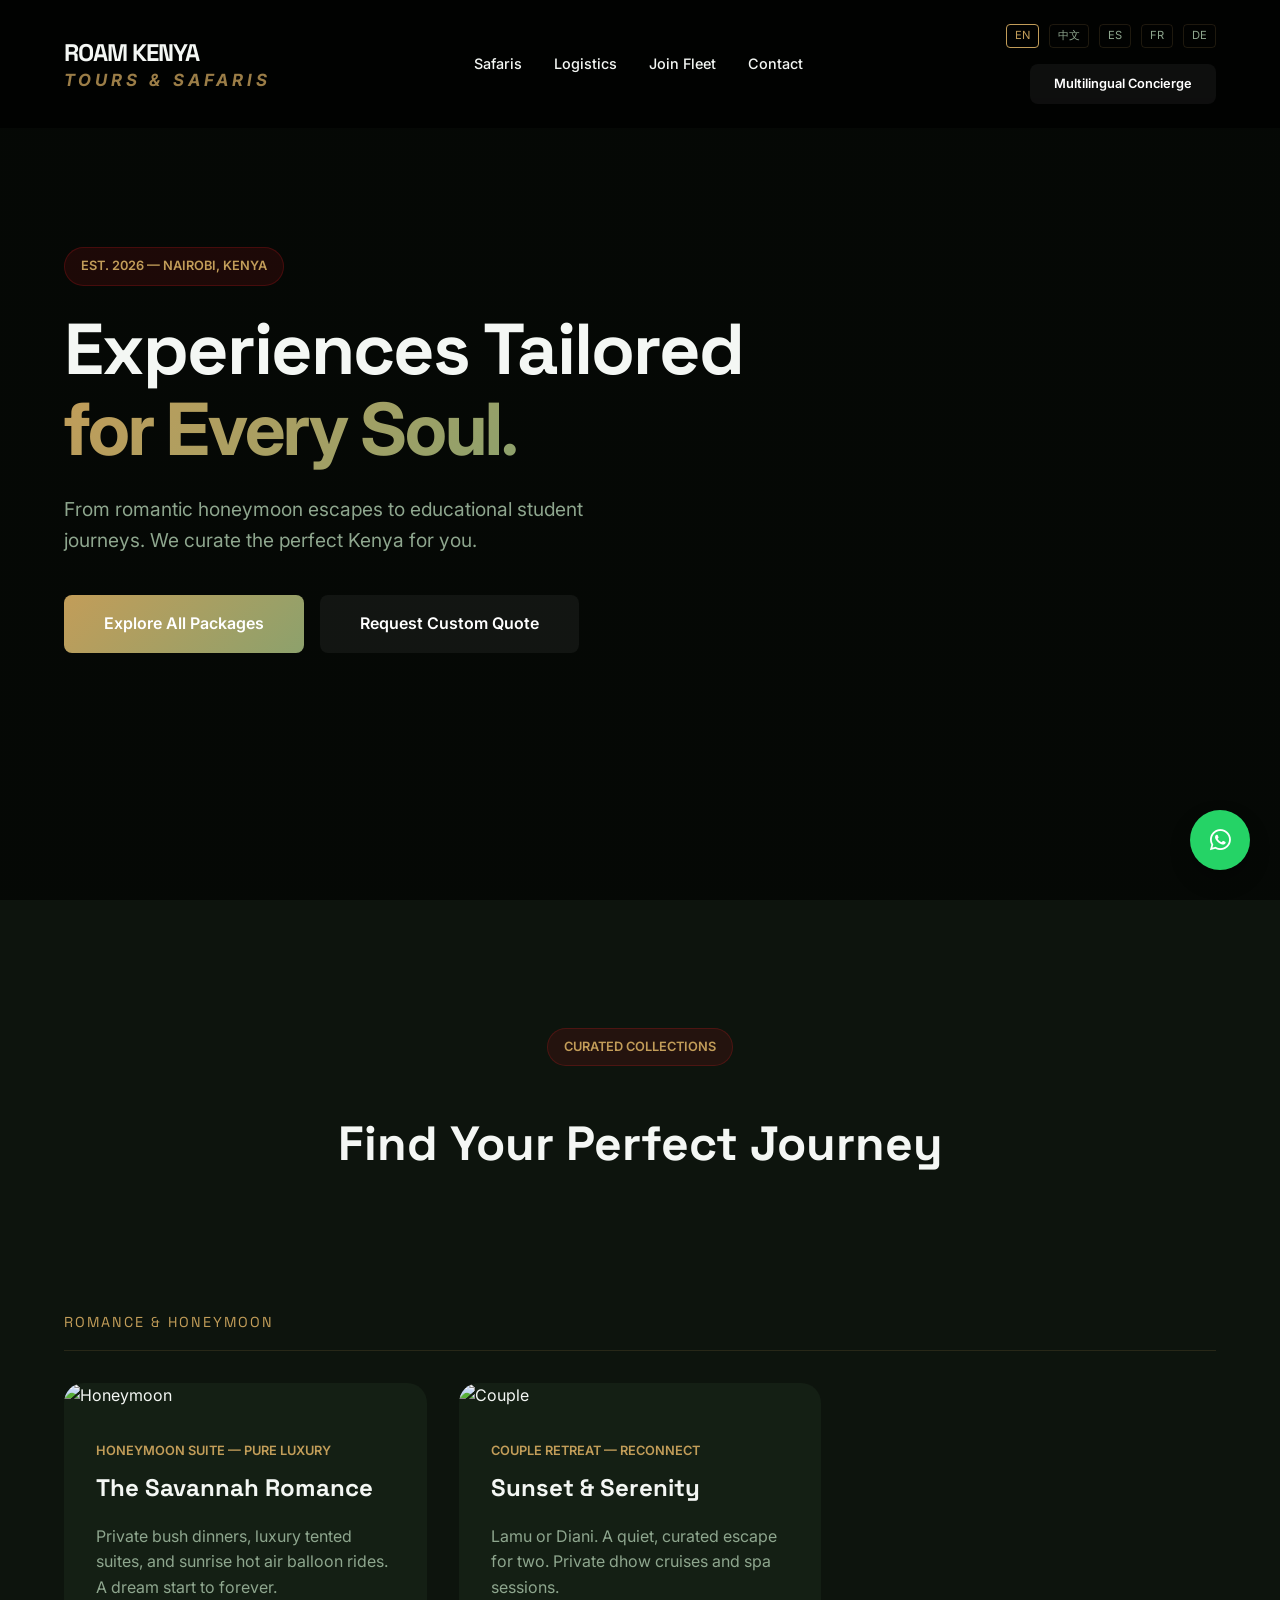
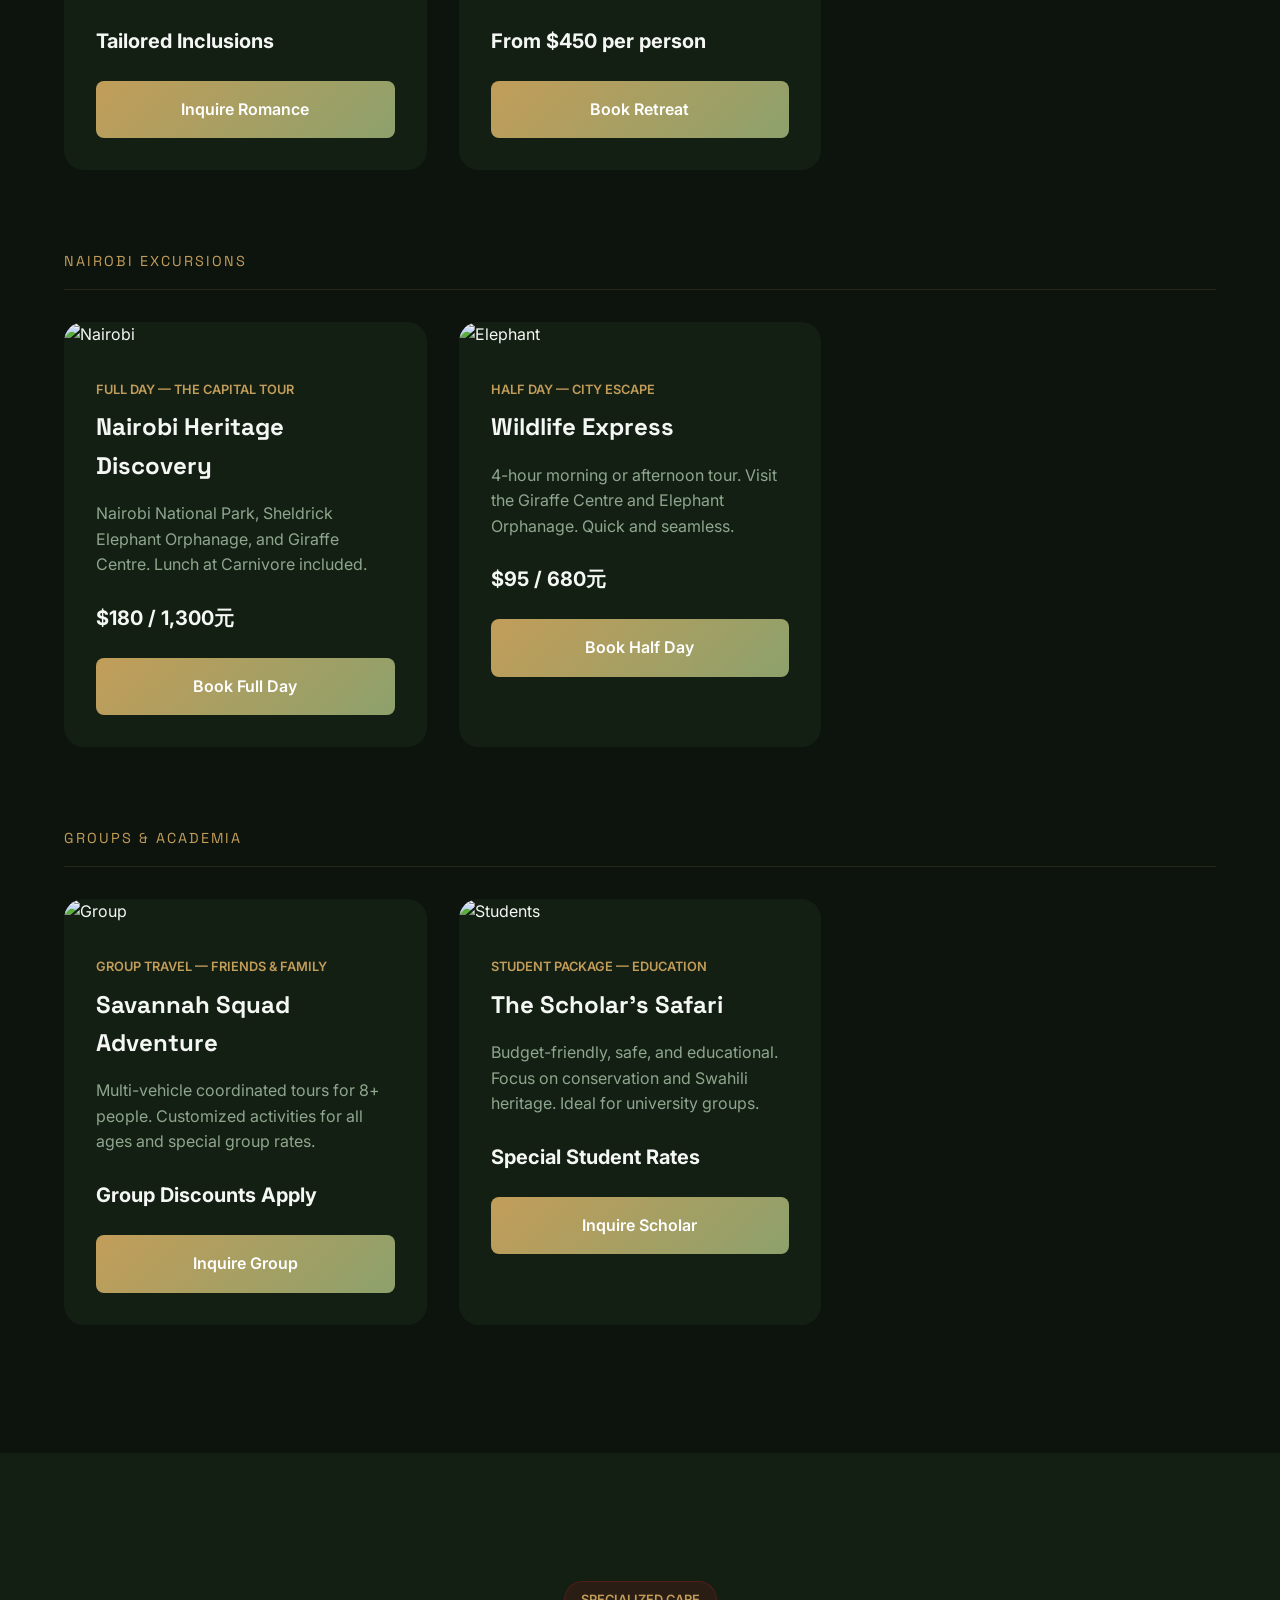
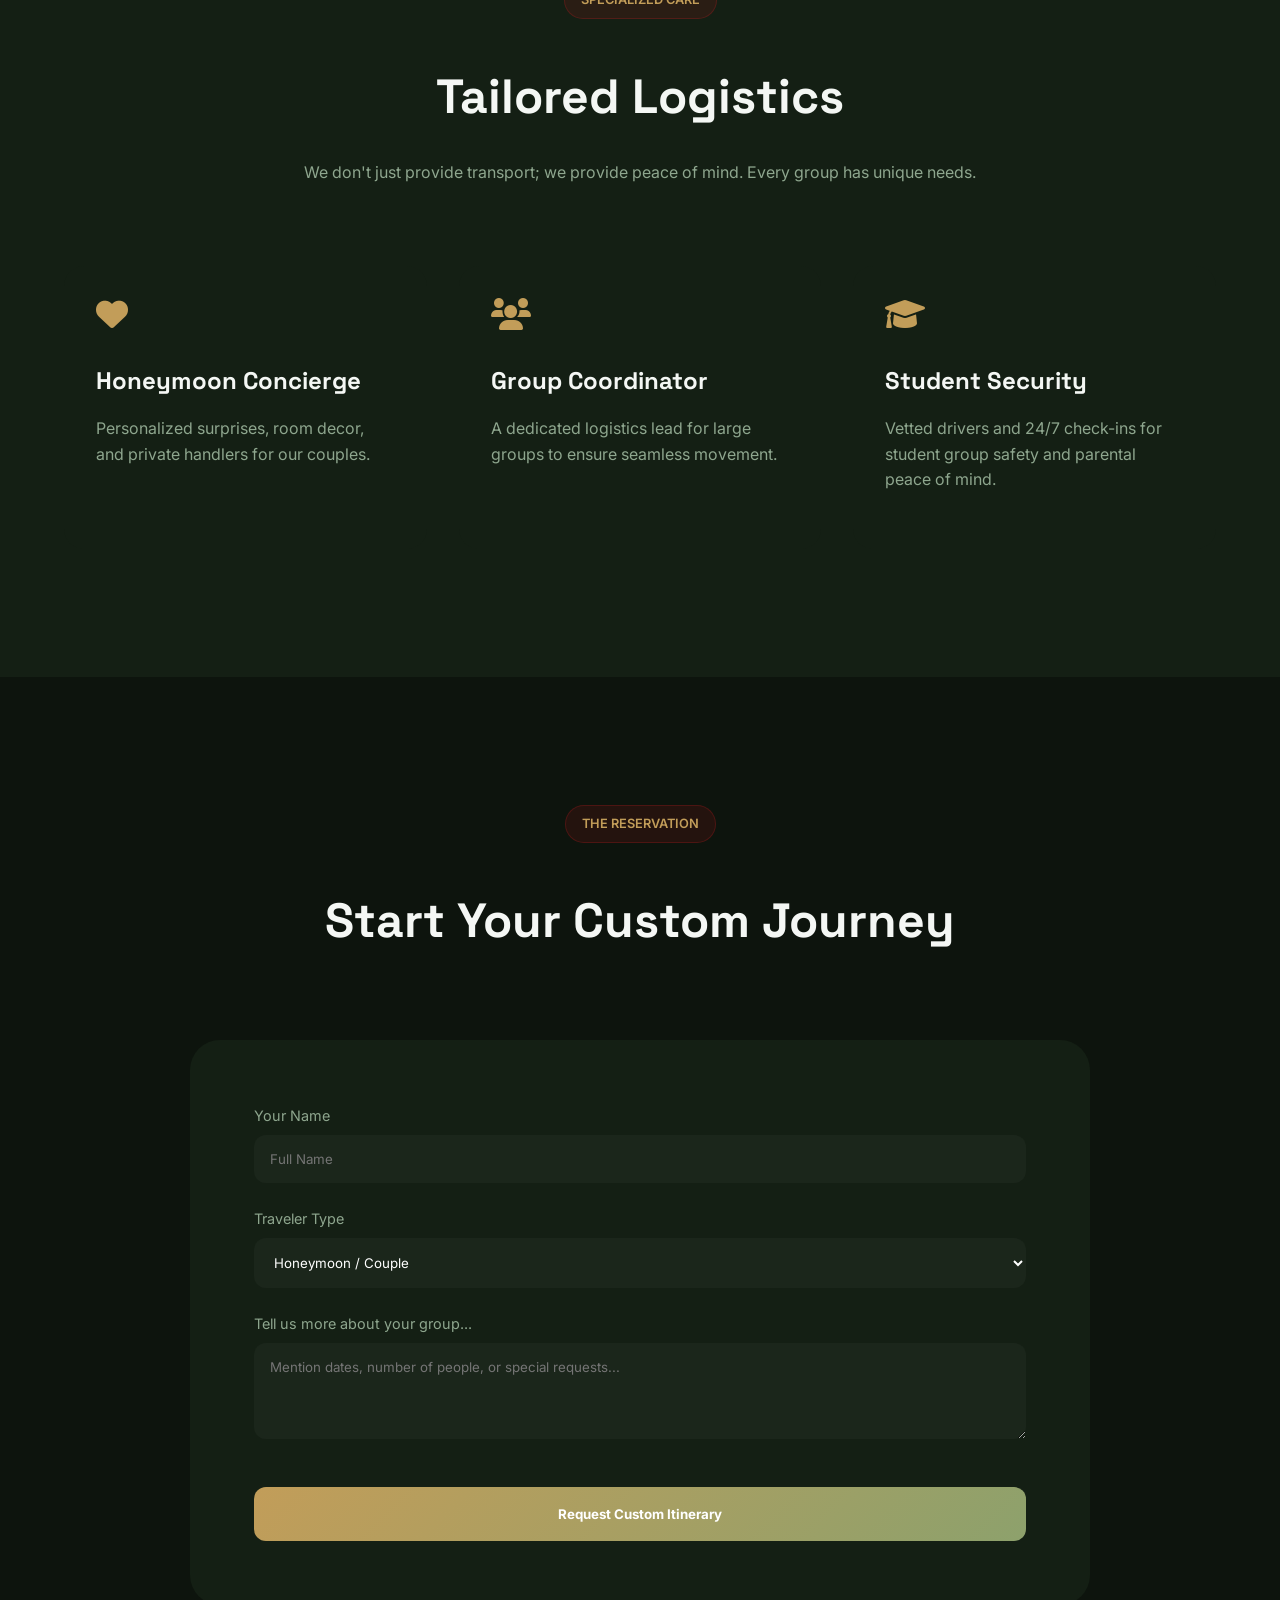
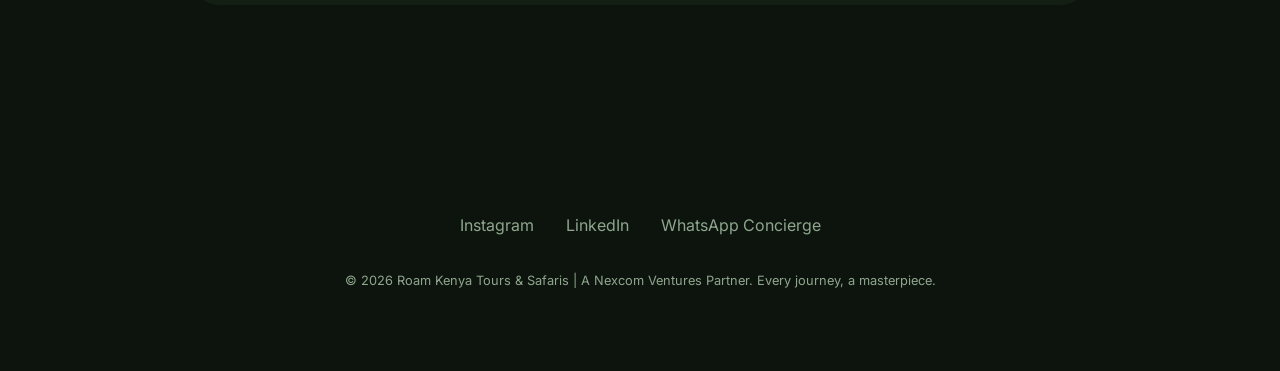
==== index.html @ 5a2b98fc "Style logo with italicized subtitle" ====
<!DOCTYPE html>
<html lang="en">
<head>
    <meta charset="UTF-8">
    <meta name="viewport" content="width=device-width, initial-scale=1.0">
    <title>Roam Kenya Tours & Safaris | The Art of Safari</title>
    <link rel="stylesheet" href="css/style.css">
    <link rel="stylesheet" href="https://cdnjs.cloudflare.com/ajax/libs/font-awesome/6.0.0/css/all.min.css">
    <link rel="preconnect" href="https://fonts.googleapis.com">
    <link rel="preconnect" href="https://fonts.gstatic.com" crossorigin>
    <link href="https://fonts.googleapis.com/css2?family=Inter:wght@400;500;600;700&family=Space+Grotesk:wght@500;600;700&display=swap" rel="stylesheet">
    <style>
        .lang-switch {
            display: flex;
            gap: 10px;
            font-size: 0.7rem;
            margin-bottom: 1rem;
        }
        .lang-switch a {
            color: var(--gray);
            text-decoration: none;
            padding: 2px 8px;
            border: 1px solid var(--border);
            border-radius: 4px;
        }
        .lang-switch a.active {
            color: var(--primary);
            border-color: var(--primary);
        }
        .package-category {
            grid-column: 1 / -1;
            margin-top: 3rem;
            padding-bottom: 1rem;
            border-bottom: 1px solid var(--border);
            color: var(--primary);
            font-family: 'Space Grotesk', sans-serif;
            text-transform: uppercase;
            letter-spacing: 2px;
            font-size: 0.9rem;
        }
    </style>
</head>
<body>

    <nav>
        <a href="#" class="logo">ROAM KENYA <br><span style="font-style: italic; font-size: 0.7em; letter-spacing: 4px; display: block; margin-top: -5px; opacity: 0.8;">TOURS & SAFARIS</span></a>
        <div class="nav-links">
            <a href="#safaris">Safaris</a>
            <a href="#logistics">Logistics</a>
            <a href="#fleet">Join Fleet</a>
            <a href="#contact">Contact</a>
        </div>
        <div style="display: flex; flex-direction: column; align-items: flex-end;">
            <div class="lang-switch">
                <a href="#" class="active">EN</a>
                <a href="#">中文</a>
                <a href="#">ES</a>
                <a href="#">FR</a>
                <a href="#">DE</a>
            </div>
            <a href="https://wa.me/254722816001" class="btn-secondary" style="padding: 0.6rem 1.5rem; font-size: 0.8rem;">Multilingual Concierge</a>
        </div>
    </nav>

    <section id="hero">
        <div class="hero-content">
            <div class="hero-tag">Est. 2026 — Nairobi, Kenya</div>
            <h1>Experiences Tailored <br><span>for Every Soul.</span></h1>
            <p>From romantic honeymoon escapes to educational student journeys. We curate the perfect Kenya for you.</p>
            <div class="hero-btns">
                <a href="#safaris" class="btn-primary">Explore All Packages</a>
                <a href="#contact" class="btn-secondary">Request Custom Quote</a>
            </div>
        </div>
    </section>

    <section id="safaris">
        <div class="section-header">
            <div class="hero-tag">Curated Collections</div>
            <h2>Find Your Perfect Journey</h2>
        </div>
        <div class="grid">

            <!-- CATEGORY: ROMANCE & HONEYMOON -->
            <div class="package-category">Romance & Honeymoon</div>
            
            <div class="card">
                <img src="https://images.unsplash.com/photo-1516026672322-bc52d61a55d5?q=80&w=1000&auto=format&fit=crop" alt="Honeymoon" class="card-img">
                <div class="card-content">
                    <div class="card-tag">Honeymoon Suite — Pure Luxury</div>
                    <h3>The Savannah Romance</h3>
                    <p>Private bush dinners, luxury tented suites, and sunrise hot air balloon rides. A dream start to forever.</p>
                    <div class="card-price">Tailored Inclusions</div>
                    <a href="https://wa.me/254722816001?text=Inquiry: Honeymoon Package" class="btn-primary" style="display: block; text-align: center;">Inquire Romance</a>
                </div>
            </div>

            <div class="card">
                <img src="https://images.unsplash.com/photo-1523906834658-6e24ef2386f9?q=80&w=1000&auto=format&fit=crop" alt="Couple" class="card-img">
                <div class="card-content">
                    <div class="card-tag">Couple Retreat — Reconnect</div>
                    <h3>Sunset & Serenity</h3>
                    <p>Lamu or Diani. A quiet, curated escape for two. Private dhow cruises and spa sessions.</p>
                    <div class="card-price">From $450 per person</div>
                    <a href="https://wa.me/254722816001?text=Inquiry: Couple Retreat" class="btn-primary" style="display: block; text-align: center;">Book Retreat</a>
                </div>
            </div>

            <!-- CATEGORY: NAIROBI PACKAGES -->
            <div class="package-category">Nairobi Excursions</div>

            <div class="card">
                <img src="https://images.unsplash.com/photo-1547471080-7cc2caa01a7e?q=80&w=1000&auto=format&fit=crop" alt="Nairobi" class="card-img">
                <div class="card-content">
                    <div class="card-tag">Full Day — The Capital Tour</div>
                    <h3>Nairobi Heritage Discovery</h3>
                    <p>Nairobi National Park, Sheldrick Elephant Orphanage, and Giraffe Centre. Lunch at Carnivore included.</p>
                    <div class="card-price">$180 / 1,300元</div>
                    <a href="https://wa.me/254722816001?text=Inquiry: Nairobi Full Day" class="btn-primary" style="display: block; text-align: center;">Book Full Day</a>
                </div>
            </div>

            <div class="card">
                <img src="https://images.unsplash.com/photo-1514905552197-0610a4d8fd73?q=80&w=1000&auto=format&fit=crop" alt="Elephant" class="card-img">
                <div class="card-content">
                    <div class="card-tag">Half Day — City Escape</div>
                    <h3>Wildlife Express</h3>
                    <p>4-hour morning or afternoon tour. Visit the Giraffe Centre and Elephant Orphanage. Quick and seamless.</p>
                    <div class="card-price">$95 / 680元</div>
                    <a href="https://wa.me/254722816001?text=Inquiry: Nairobi Half Day" class="btn-primary" style="display: block; text-align: center;">Book Half Day</a>
                </div>
            </div>

            <!-- CATEGORY: SPECIAL GROUPS -->
            <div class="package-category">Groups & Academia</div>

            <div class="card">
                <img src="https://images.unsplash.com/photo-1516426122078-c23e76319801?q=80&w=1000&auto=format&fit=crop" alt="Group" class="card-img">
                <div class="card-content">
                    <div class="card-tag">Group Travel — Friends & Family</div>
                    <h3>Savannah Squad Adventure</h3>
                    <p>Multi-vehicle coordinated tours for 8+ people. Customized activities for all ages and special group rates.</p>
                    <div class="card-price">Group Discounts Apply</div>
                    <a href="https://wa.me/254722816001?text=Inquiry: Group Travel" class="btn-primary" style="display: block; text-align: center;">Inquire Group</a>
                </div>
            </div>

            <div class="card">
                <img src="https://images.unsplash.com/photo-1523240685634-a87627b74ad3?q=80&w=1000&auto=format&fit=crop" alt="Students" class="card-img">
                <div class="card-content">
                    <div class="card-tag">Student Package — Education</div>
                    <h3>The Scholar's Safari</h3>
                    <p>Budget-friendly, safe, and educational. Focus on conservation and Swahili heritage. Ideal for university groups.</p>
                    <div class="card-price">Special Student Rates</div>
                    <a href="https://wa.me/254722816001?text=Inquiry: Student Package" class="btn-primary" style="display: block; text-align: center;">Inquire Scholar</a>
                </div>
            </div>

        </div>
    </section>

    <section id="logistics" style="background: var(--bg2);">
        <div class="section-header">
            <div class="hero-tag">Specialized Care</div>
            <h2>Tailored Logistics</h2>
            <p style="color: var(--gray); max-width: 700px; margin: 1.5rem auto;">We don't just provide transport; we provide peace of mind. Every group has unique needs.</p>
        </div>
        <div class="grid">
            <div class="card">
                <div class="card-content">
                    <i class="fas fa-heart" style="color: var(--primary); font-size: 2rem; margin-bottom: 1.5rem;"></i>
                    <h3>Honeymoon Concierge</h3>
                    <p>Personalized surprises, room decor, and private handlers for our couples.</p>
                </div>
            </div>
            <div class="card">
                <div class="card-content">
                    <i class="fas fa-users" style="color: var(--primary); font-size: 2rem; margin-bottom: 1.5rem;"></i>
                    <h3>Group Coordinator</h3>
                    <p>A dedicated logistics lead for large groups to ensure seamless movement.</p>
                </div>
            </div>
            <div class="card">
                <div class="card-content">
                    <i class="fas fa-graduation-cap" style="color: var(--primary); font-size: 2rem; margin-bottom: 1.5rem;"></i>
                    <h3>Student Security</h3>
                    <p>Vetted drivers and 24/7 check-ins for student group safety and parental peace of mind.</p>
                </div>
            </div>
        </div>
    </section>

    <section id="contact">
        <div class="section-header">
            <div class="hero-tag">The Reservation</div>
            <h2>Start Your Custom Journey</h2>
        </div>
        <div class="form-container">
            <form action="#">
                <div class="form-group">
                    <label>Your Name</label>
                    <input type="text" placeholder="Full Name">
                </div>
                <div class="form-group">
                    <label>Traveler Type</label>
                    <select>
                        <option>Honeymoon / Couple</option>
                        <option>Nairobi Excursion (Half/Full Day)</option>
                        <option>Student / Academic Group</option>
                        <option>Large Group / Family</option>
                        <option>Corporate Retreat</option>
                    </select>
                </div>
                <div class="form-group">
                    <label>Tell us more about your group...</label>
                    <textarea rows="4" placeholder="Mention dates, number of people, or special requests..."></textarea>
                </div>
                <button type="submit" class="btn-submit">Request Custom Itinerary</button>
            </form>
        </div>
    </section>

    <footer>
        <div class="footer-links">
            <a href="#">Instagram</a>
            <a href="#">LinkedIn</a>
            <a href="https://wa.me/254722816001">WhatsApp Concierge</a>
        </div>
        <p style="color: var(--gray); font-size: 0.8rem;">&copy; 2026 Roam Kenya Tours & Safaris | A Nexcom Ventures Partner. Every journey, a masterpiece.</p>
    </footer>

    <a href="https://wa.me/254722816001" class="whatsapp-float">
        <i class="fab fa-whatsapp"></i>
    </a>

</body>
</html>
---- css/style.css ----
/* Roam Kenya — Redesign (Nexcom Touch) */
:root {
    --primary: #c29d59; /* Safari Gold */
    --primary-dark: #a17d3d;
    --secondary: #1a2e1a; /* Jungle Green */
    --accent: #8da16c; /* Sage/Leaf Green */
    --bg: #0d140d; /* Deep Forest Black */
    --bg2: #141f14; /* Jungle Moss */
    --bg3: #1a2e1a;
    --card: #141f14;
    --border: rgba(194, 157, 89, 0.15); /* Soft Gold border */
    --text: #f4f7f4; /* Off-white with a hint of mist */
    --gray: #8ea68e; /* Forest Gray */
    --whatsapp: #25d366;
    --gradient: linear-gradient(135deg, #c29d59, #8da16c); /* Gold to Sage */
}

* {
    margin: 0;
    padding: 0;
    box-sizing: border-box;
    font-family: 'Inter', sans-serif;
}

body {
    background-color: var(--bg);
    color: var(--text);
    overflow-x: hidden;
    line-height: 1.6;
}

h1, h2, h3, .logo {
    font-family: 'Space Grotesk', sans-serif;
    font-weight: 700;
}

/* Glassmorphism Navbar */
nav {
    position: fixed;
    top: 0;
    width: 100%;
    padding: 1.5rem 5%;
    display: flex;
    justify-content: space-between;
    align-items: center;
    background: rgba(0,0,0,0.7);
    backdrop-filter: blur(20px);
    border-bottom: var(--border);
    z-index: 1000;
}

.logo {
    font-size: 1.5rem;
    color: var(--text);
    text-decoration: none;
    letter-spacing: -1px;
}

.logo span {
    color: var(--primary);
}

.nav-links {
    display: flex;
    gap: 2rem;
}

.nav-links a {
    color: var(--text);
    text-decoration: none;
    font-weight: 500;
    font-size: 0.9rem;
    transition: color 0.3s;
}

.nav-links a:hover {
    color: var(--primary);
}

/* Hero Section */
#hero {
    height: 100vh;
    display: flex;
    align-items: center;
    padding: 0 5%;
    background: linear-gradient(rgba(0,0,0,0.6), rgba(0,0,0,0.6)), url('https://images.unsplash.com/photo-1516426122078-c23e76319801?q=80&w=2000&auto=format&fit=crop');
    background-size: cover;
    background-position: center;
    position: relative;
}

.hero-content {
    max-width: 800px;
    z-index: 1;
}

.hero-tag {
    background: rgba(240, 26, 36, 0.1);
    color: var(--primary);
    padding: 0.5rem 1rem;
    border-radius: 50px;
    font-size: 0.8rem;
    font-weight: 600;
    text-transform: uppercase;
    display: inline-block;
    margin-bottom: 1.5rem;
    border: 1px solid rgba(240, 26, 36, 0.2);
}

.hero-content h1 {
    font-size: 4.5rem;
    line-height: 1.1;
    margin-bottom: 1.5rem;
    letter-spacing: -2px;
}

.hero-content h1 span {
    background: var(--gradient);
    -webkit-background-clip: text;
    -webkit-text-fill-color: transparent;
}

.hero-content p {
    font-size: 1.2rem;
    color: var(--gray);
    margin-bottom: 2.5rem;
    max-width: 600px;
}

.hero-btns {
    display: flex;
    gap: 1rem;
}

.btn-primary {
    background: var(--gradient);
    color: white;
    padding: 1rem 2.5rem;
    border-radius: 8px;
    text-decoration: none;
    font-weight: 600;
    transition: transform 0.3s;
}

.btn-secondary {
    background: rgba(255,255,255,0.05);
    color: white;
    padding: 1rem 2.5rem;
    border-radius: 8px;
    text-decoration: none;
    font-weight: 600;
    border: var(--border);
    transition: background 0.3s;
}

.btn-primary:hover { transform: translateY(-3px); }
.btn-secondary:hover { background: rgba(255,255,255,0.1); }

/* Collections Section */
section {
    padding: 8rem 5%;
}

.section-header {
    text-align: center;
    margin-bottom: 5rem;
}

.section-header h2 {
    font-size: 3rem;
    margin-top: 1rem;
}

.grid {
    display: grid;
    grid-template-columns: repeat(auto-fill, minmax(350px, 1fr));
    gap: 2rem;
}

.card {
    background: var(--card);
    border-radius: 20px;
    border: var(--border);
    overflow: hidden;
    transition: transform 0.3s, border-color 0.3s;
}

.card:hover {
    transform: translateY(-10px);
    border-color: rgba(240, 26, 36, 0.3);
}

.card-img {
    height: 250px;
    width: 100%;
    object-fit: cover;
}

.card-content {
    padding: 2rem;
}

.card-tag {
    color: var(--primary);
    font-size: 0.8rem;
    font-weight: 600;
    text-transform: uppercase;
}

.card-content h3 {
    font-size: 1.5rem;
    margin: 0.5rem 0 1rem;
}

.card-content p {
    color: var(--gray);
    margin-bottom: 1.5rem;
}

.card-price {
    font-size: 1.25rem;
    font-weight: 700;
    margin-bottom: 1.5rem;
}

/* Forms */
.form-container {
    background: var(--bg2);
    padding: 4rem;
    border-radius: 30px;
    border: var(--border);
    max-width: 900px;
    margin: 0 auto;
}

.form-group {
    margin-bottom: 1.5rem;
}

label {
    display: block;
    margin-bottom: 0.5rem;
    color: var(--gray);
    font-size: 0.9rem;
}

input, select, textarea {
    width: 100%;
    background: rgba(255,255,255,0.03);
    border: var(--border);
    padding: 1rem;
    border-radius: 12px;
    color: white;
    outline: none;
}

input:focus, select:focus {
    border-color: var(--primary);
}

.btn-submit {
    width: 100%;
    background: var(--gradient);
    color: white;
    padding: 1.2rem;
    border-radius: 12px;
    border: none;
    font-weight: 700;
    cursor: pointer;
    margin-top: 1rem;
}

/* Footer */
footer {
    padding: 5rem 5%;
    border-top: var(--border);
    text-align: center;
}

.footer-links {
    margin-bottom: 2rem;
    display: flex;
    justify-content: center;
    gap: 2rem;
}

.footer-links a {
    color: var(--gray);
    text-decoration: none;
}

.whatsapp-float {
    position: fixed;
    bottom: 30px;
    right: 30px;
    background: var(--whatsapp);
    width: 60px;
    height: 60px;
    border-radius: 50%;
    display: flex;
    align-items: center;
    justify-content: center;
    color: white;
    font-size: 1.5rem;
    box-shadow: 0 10px 20px rgba(0,0,0,0.3);
    z-index: 1000;
    text-decoration: none;
}

@media (max-width: 768px) {
    .hero-content h1 { font-size: 3rem; }
    .nav-links { display: none; }
    .form-container { padding: 2rem; }
}
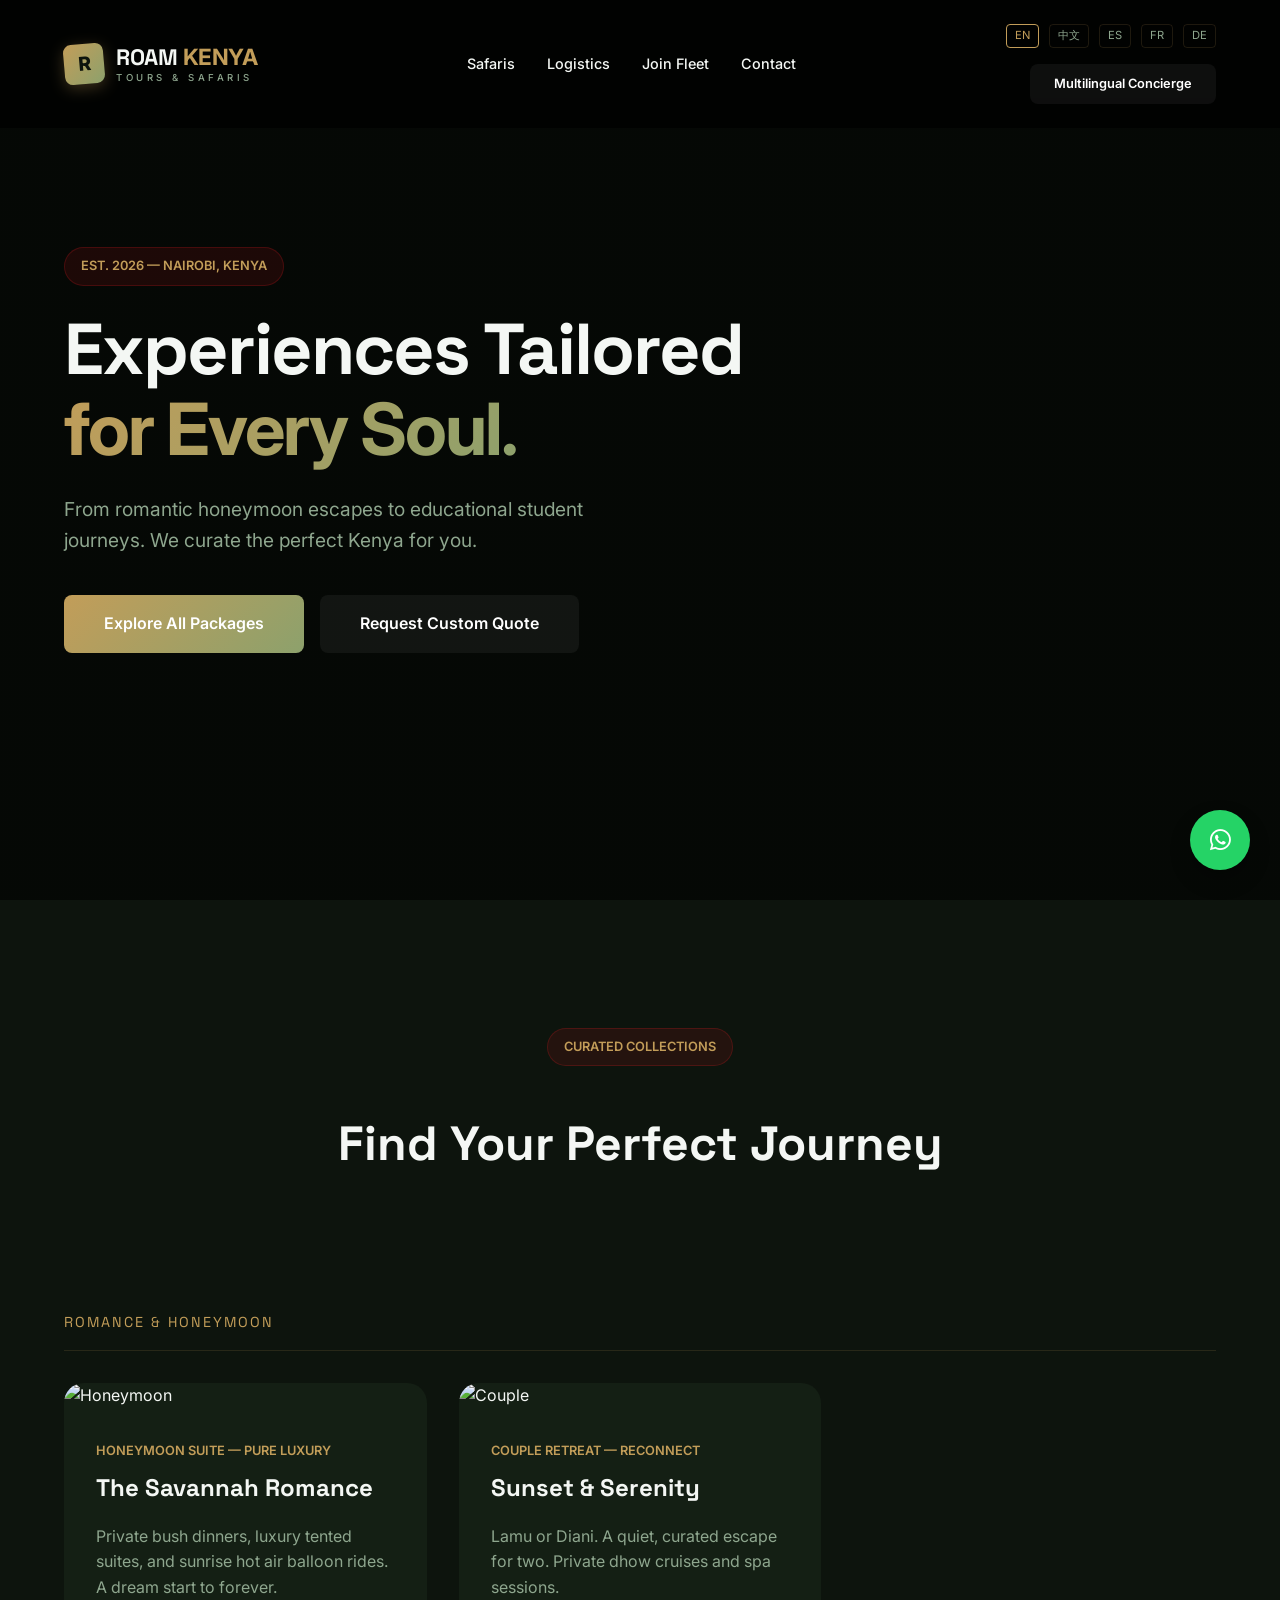
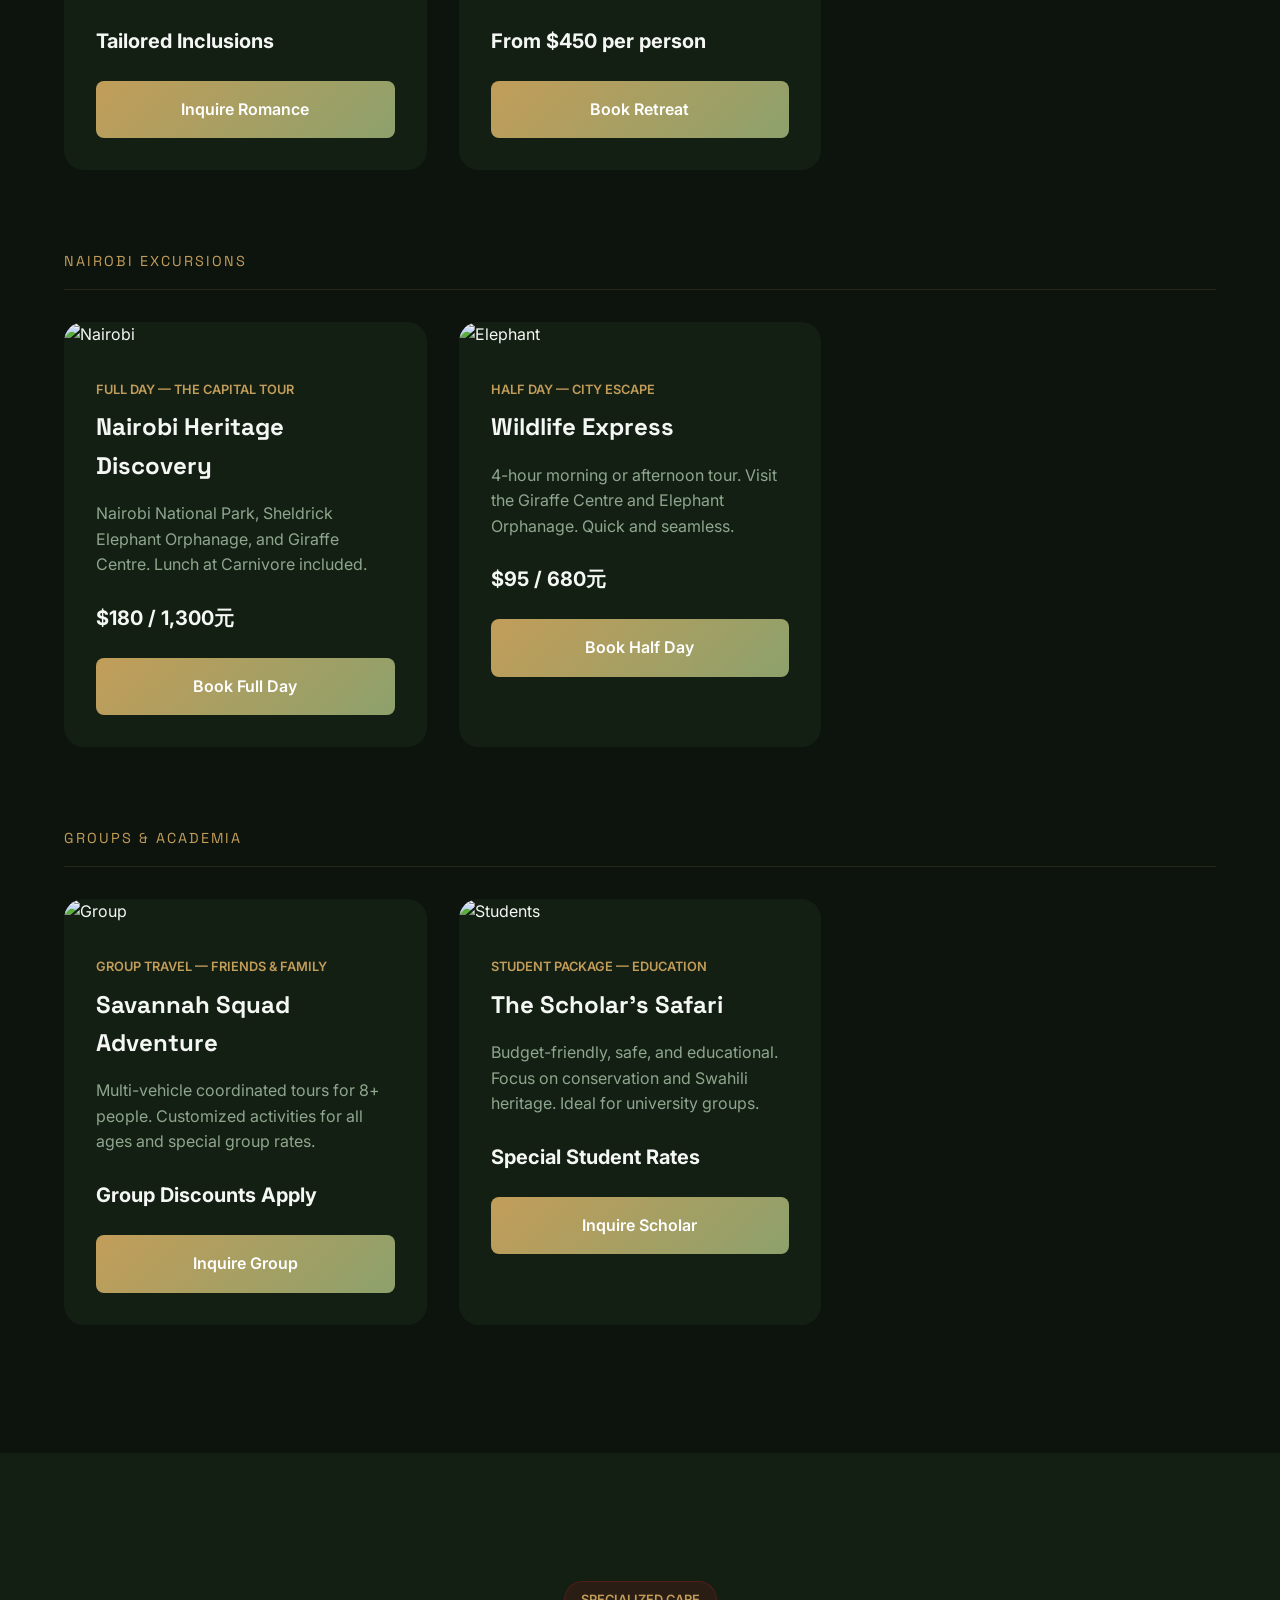
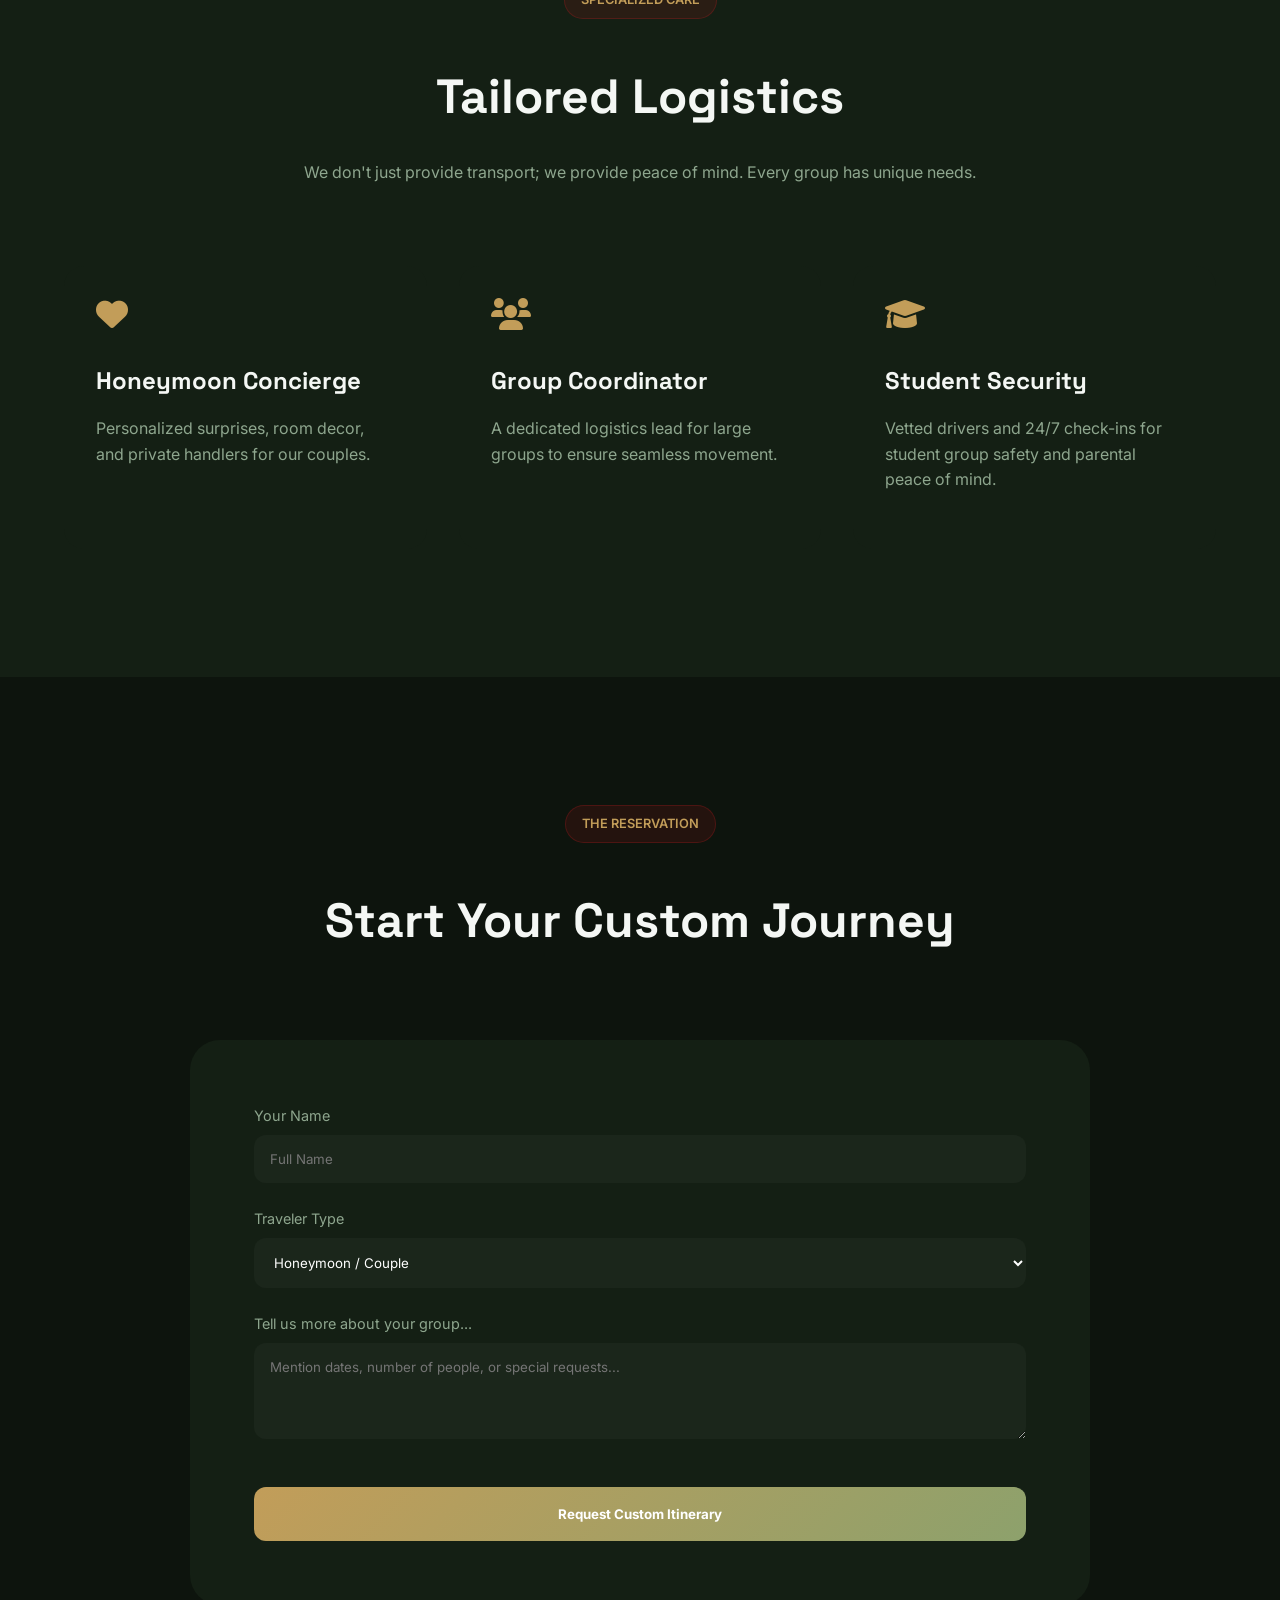
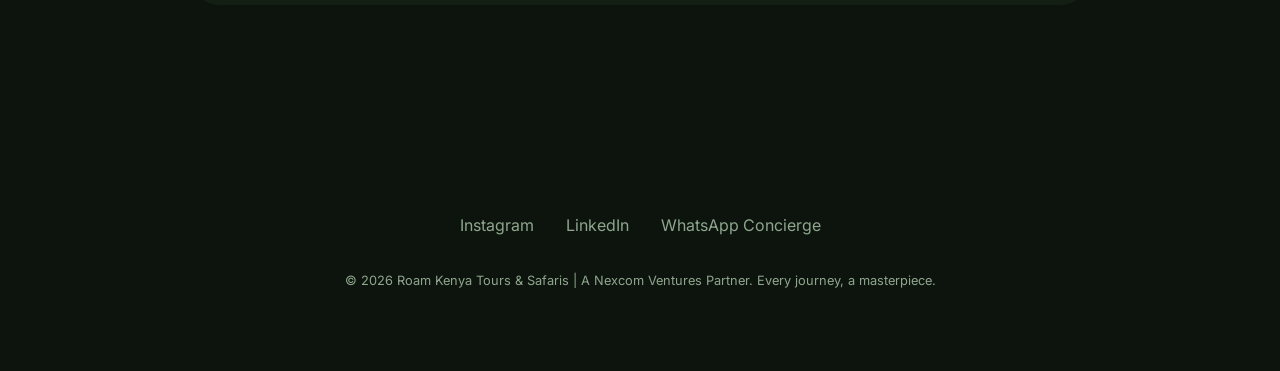
==== commit 5e4dbb3a: "Modernize logo with iconic 'R' and better typography" ====
--- a/index.html
+++ b/index.html
@@ -43,7 +43,15 @@
 <body>
 
     <nav>
-        <a href="#" class="logo">ROAM KENYA <br><span style="font-style: italic; font-size: 0.7em; letter-spacing: 4px; display: block; margin-top: -5px; opacity: 0.8;">TOURS & SAFARIS</span></a>
+        <a href="#" class="logo">
+            <div style="display: flex; align-items: center; gap: 12px;">
+                <div style="background: var(--gradient); width: 40px; height: 40px; border-radius: 8px; display: flex; align-items: center; justify-content: center; color: var(--bg); font-weight: 800; font-size: 1.2rem; transform: rotate(-5deg); box-shadow: 0 4px 15px rgba(194, 157, 89, 0.3);">R</div>
+                <div style="line-height: 1.1;">
+                    <span style="font-family: 'Space Grotesk', sans-serif; font-weight: 700; font-size: 1.4rem; letter-spacing: -0.5px; color: var(--text);">ROAM <span style="color: var(--primary);">KENYA</span></span>
+                    <span style="display: block; font-size: 0.6rem; text-transform: uppercase; letter-spacing: 3.5px; color: var(--gray); font-weight: 500; margin-top: 2px;">Tours & Safaris</span>
+                </div>
+            </div>
+        </a>
         <div class="nav-links">
             <a href="#safaris">Safaris</a>
             <a href="#logistics">Logistics</a>
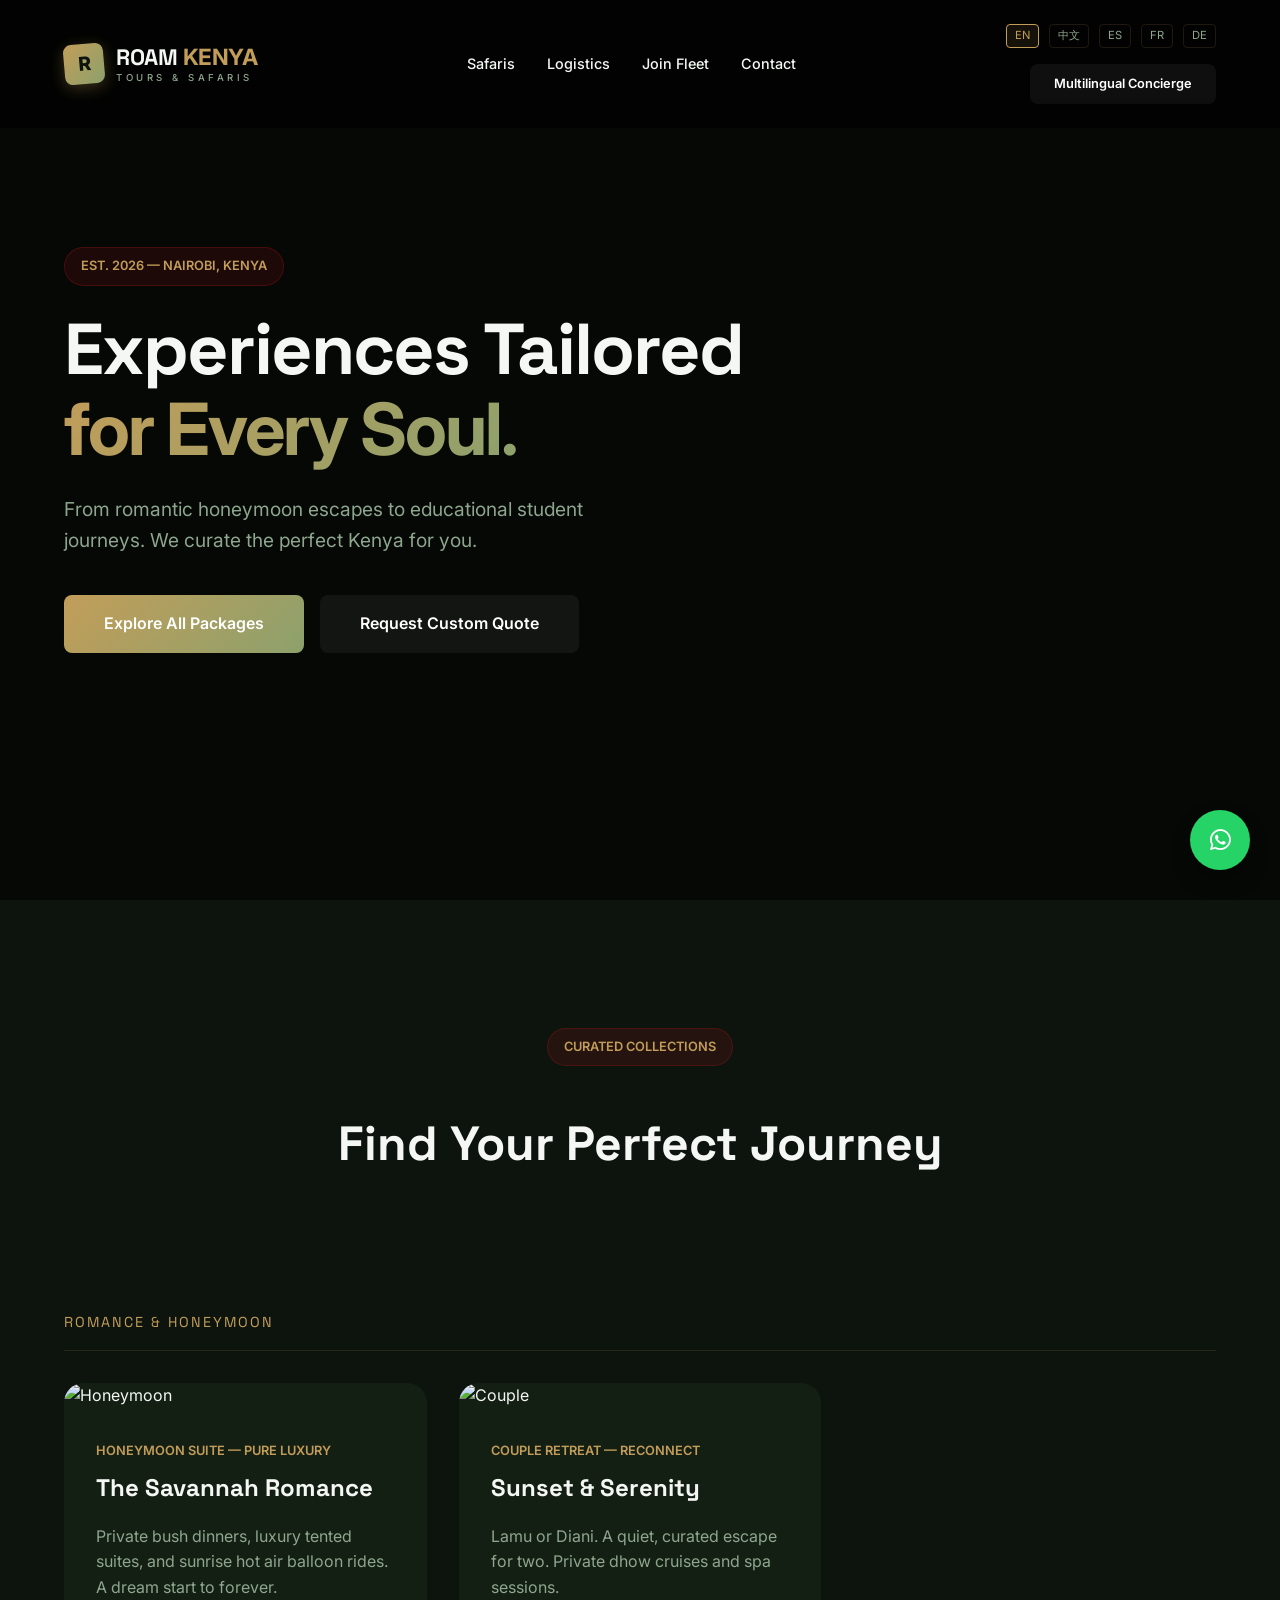
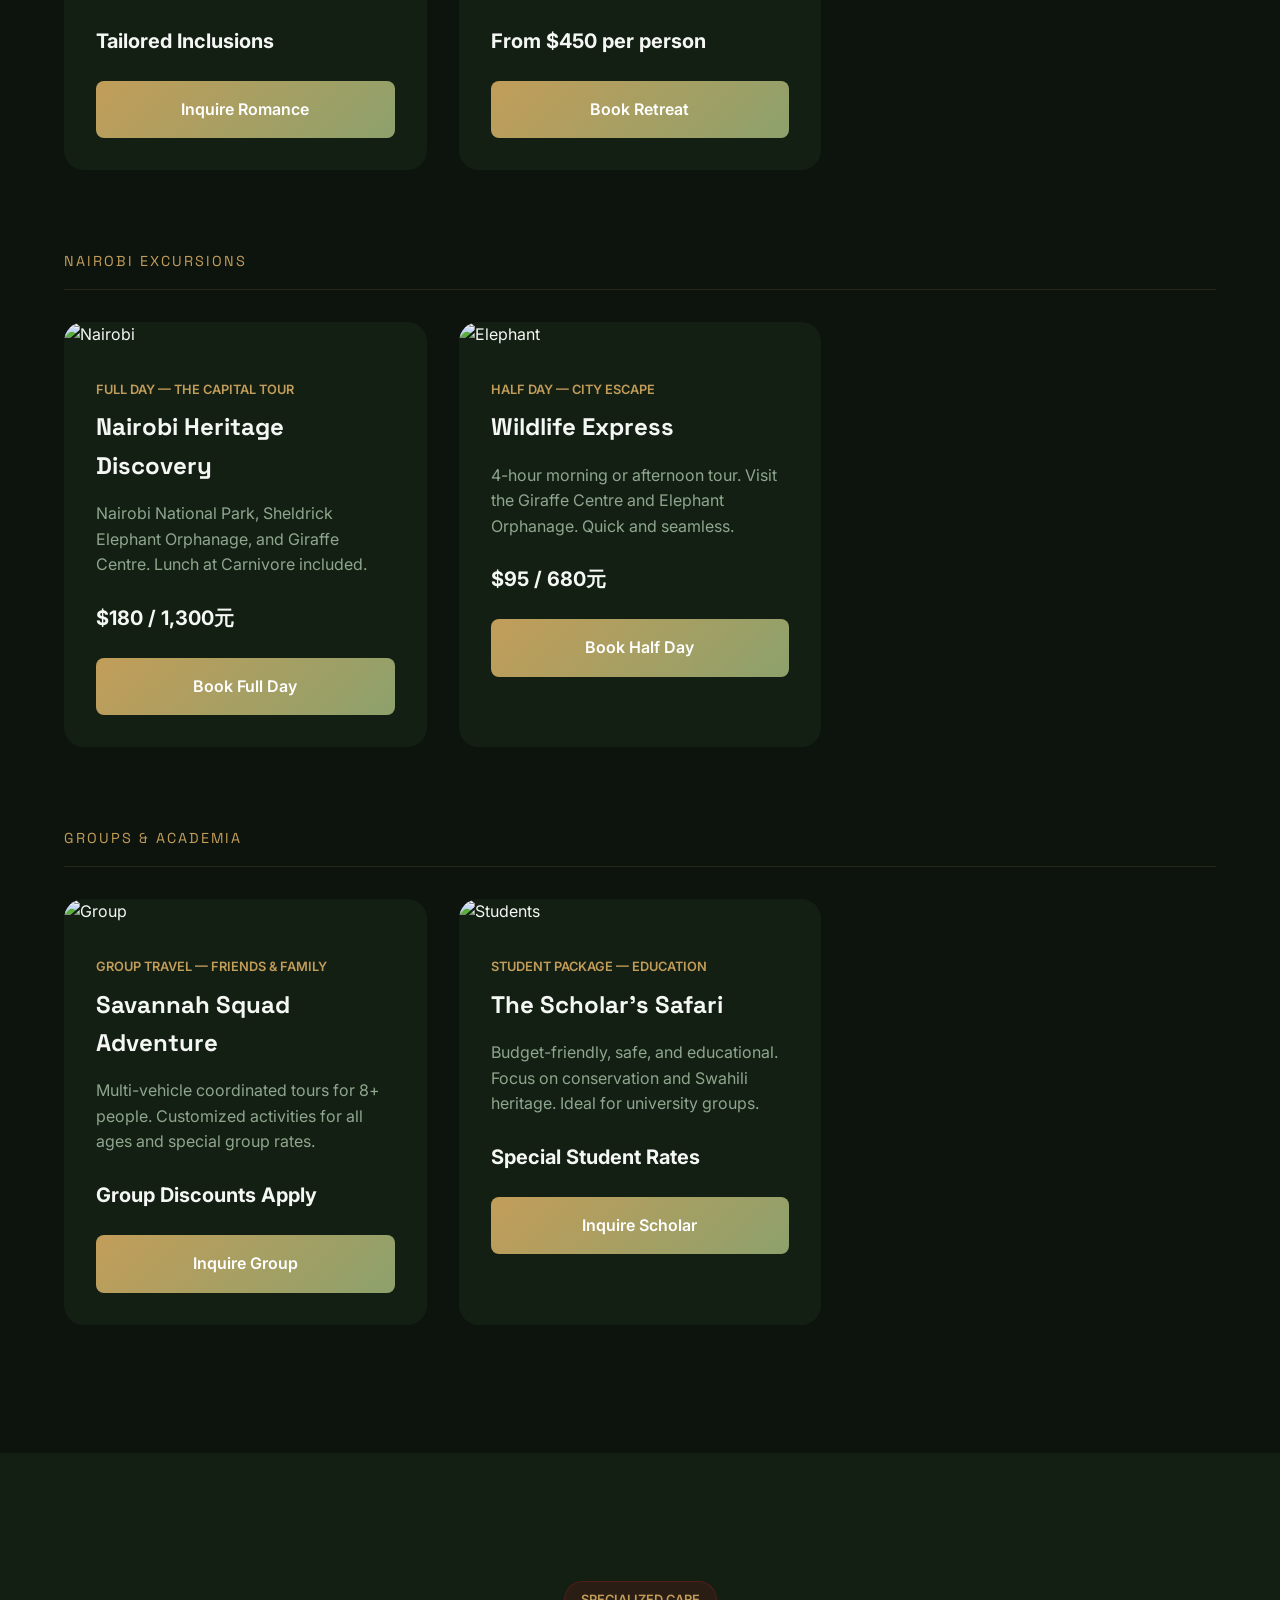
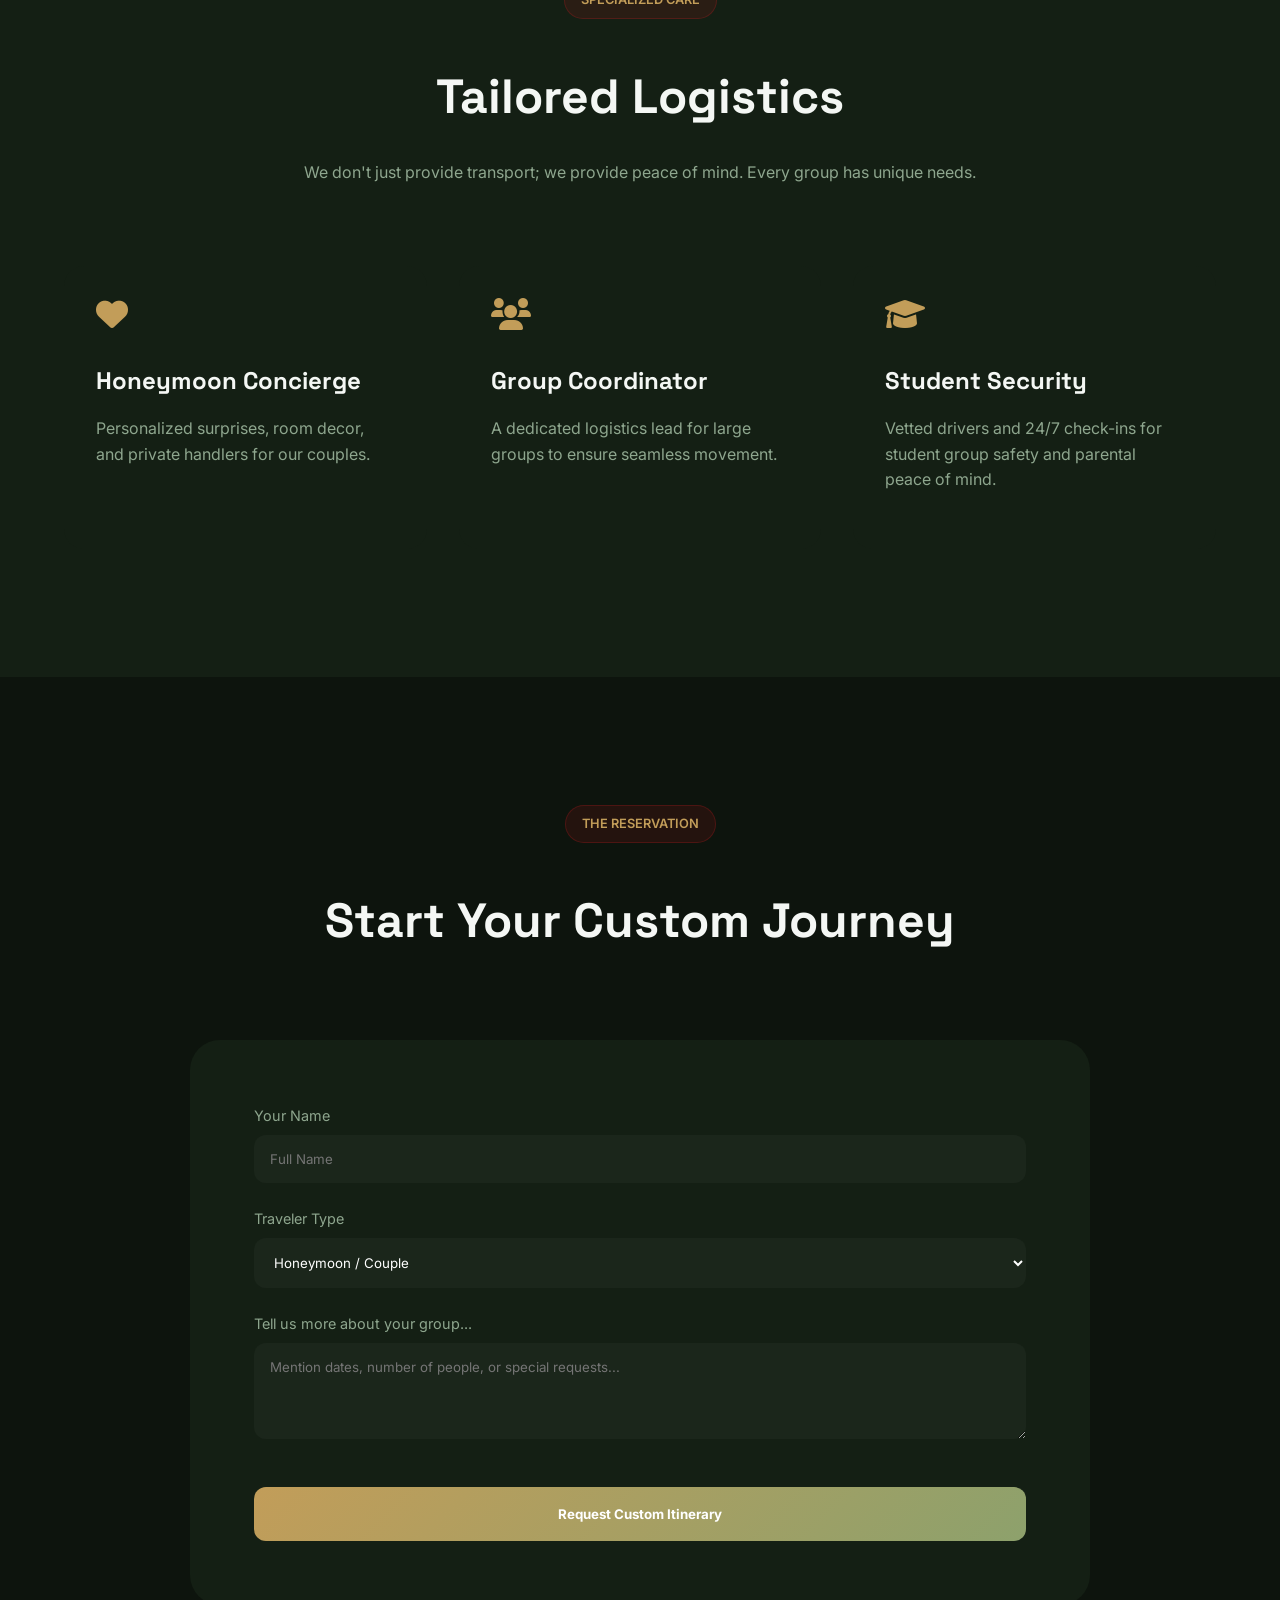
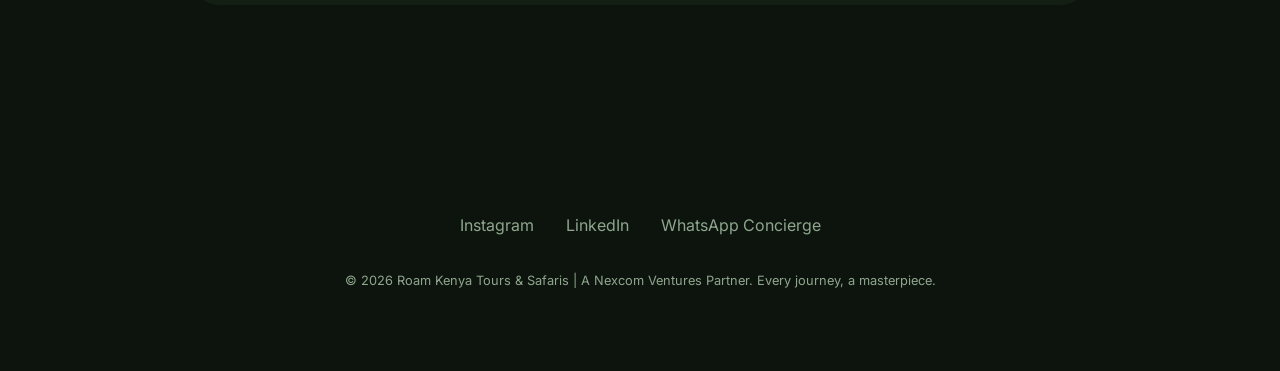
==== commit 0903be6d: "Implement functional multilingual translation system" ====
--- a/index.html
+++ b/index.html
@@ -22,10 +22,17 @@
             padding: 2px 8px;
             border: 1px solid var(--border);
             border-radius: 4px;
+            cursor: pointer;
+            transition: all 0.3s ease;
+        }
+        .lang-switch a:hover {
+            border-color: var(--primary);
+            color: var(--primary);
         }
         .lang-switch a.active {
             color: var(--primary);
             border-color: var(--primary);
+            background: rgba(194, 157, 89, 0.1);
         }
         .package-category {
             grid-column: 1 / -1;
@@ -48,119 +55,119 @@
                 <div style="background: var(--gradient); width: 40px; height: 40px; border-radius: 8px; display: flex; align-items: center; justify-content: center; color: var(--bg); font-weight: 800; font-size: 1.2rem; transform: rotate(-5deg); box-shadow: 0 4px 15px rgba(194, 157, 89, 0.3);">R</div>
                 <div style="line-height: 1.1;">
                     <span style="font-family: 'Space Grotesk', sans-serif; font-weight: 700; font-size: 1.4rem; letter-spacing: -0.5px; color: var(--text);">ROAM <span style="color: var(--primary);">KENYA</span></span>
-                    <span style="display: block; font-size: 0.6rem; text-transform: uppercase; letter-spacing: 3.5px; color: var(--gray); font-weight: 500; margin-top: 2px;">Tours & Safaris</span>
+                    <span style="display: block; font-size: 0.6rem; text-transform: uppercase; letter-spacing: 3.5px; color: var(--gray); font-weight: 500; margin-top: 2px;" data-i18n="nav-subtitle">Tours & Safaris</span>
                 </div>
             </div>
         </a>
         <div class="nav-links">
-            <a href="#safaris">Safaris</a>
-            <a href="#logistics">Logistics</a>
-            <a href="#fleet">Join Fleet</a>
-            <a href="#contact">Contact</a>
+            <a href="#safaris" data-i18n="nav-safaris">Safaris</a>
+            <a href="#logistics" data-i18n="nav-logistics">Logistics</a>
+            <a href="#fleet" data-i18n="nav-fleet">Join Fleet</a>
+            <a href="#contact" data-i18n="nav-contact">Contact</a>
         </div>
         <div style="display: flex; flex-direction: column; align-items: flex-end;">
-            <div class="lang-switch">
-                <a href="#" class="active">EN</a>
-                <a href="#">中文</a>
-                <a href="#">ES</a>
-                <a href="#">FR</a>
-                <a href="#">DE</a>
-            </div>
-            <a href="https://wa.me/254722816001" class="btn-secondary" style="padding: 0.6rem 1.5rem; font-size: 0.8rem;">Multilingual Concierge</a>
+            <div class="lang-switch" id="lang-switcher">
+                <a onclick="setLanguage('en')" class="active" id="lang-en">EN</a>
+                <a onclick="setLanguage('zh')" id="lang-zh">中文</a>
+                <a onclick="setLanguage('es')" id="lang-es">ES</a>
+                <a onclick="setLanguage('fr')" id="lang-fr">FR</a>
+                <a onclick="setLanguage('de')" id="lang-de">DE</a>
+            </div>
+            <a href="https://wa.me/254722816001" class="btn-secondary" style="padding: 0.6rem 1.5rem; font-size: 0.8rem;" data-i18n="nav-concierge">Multilingual Concierge</a>
         </div>
     </nav>
 
     <section id="hero">
         <div class="hero-content">
-            <div class="hero-tag">Est. 2026 — Nairobi, Kenya</div>
-            <h1>Experiences Tailored <br><span>for Every Soul.</span></h1>
-            <p>From romantic honeymoon escapes to educational student journeys. We curate the perfect Kenya for you.</p>
+            <div class="hero-tag" data-i18n="hero-tag">Est. 2026 — Nairobi, Kenya</div>
+            <h1 data-i18n="hero-title">Experiences Tailored <br><span>for Every Soul.</span></h1>
+            <p data-i18n="hero-p">From romantic honeymoon escapes to educational student journeys. We curate the perfect Kenya for you.</p>
             <div class="hero-btns">
-                <a href="#safaris" class="btn-primary">Explore All Packages</a>
-                <a href="#contact" class="btn-secondary">Request Custom Quote</a>
+                <a href="#safaris" class="btn-primary" data-i18n="hero-btn-1">Explore All Packages</a>
+                <a href="#contact" class="btn-secondary" data-i18n="hero-btn-2">Request Custom Quote</a>
             </div>
         </div>
     </section>
 
     <section id="safaris">
         <div class="section-header">
-            <div class="hero-tag">Curated Collections</div>
-            <h2>Find Your Perfect Journey</h2>
+            <div class="hero-tag" data-i18n="safaris-tag">Curated Collections</div>
+            <h2 data-i18n="safaris-title">Find Your Perfect Journey</h2>
         </div>
         <div class="grid">
 
             <!-- CATEGORY: ROMANCE & HONEYMOON -->
-            <div class="package-category">Romance & Honeymoon</div>
+            <div class="package-category" data-i18n="cat-romance">Romance & Honeymoon</div>
             
             <div class="card">
                 <img src="https://images.unsplash.com/photo-1516026672322-bc52d61a55d5?q=80&w=1000&auto=format&fit=crop" alt="Honeymoon" class="card-img">
                 <div class="card-content">
-                    <div class="card-tag">Honeymoon Suite — Pure Luxury</div>
-                    <h3>The Savannah Romance</h3>
-                    <p>Private bush dinners, luxury tented suites, and sunrise hot air balloon rides. A dream start to forever.</p>
-                    <div class="card-price">Tailored Inclusions</div>
-                    <a href="https://wa.me/254722816001?text=Inquiry: Honeymoon Package" class="btn-primary" style="display: block; text-align: center;">Inquire Romance</a>
+                    <div class="card-tag" data-i18n="pkg1-tag">Honeymoon Suite — Pure Luxury</div>
+                    <h3 data-i18n="pkg1-title">The Savannah Romance</h3>
+                    <p data-i18n="pkg1-p">Private bush dinners, luxury tented suites, and sunrise hot air balloon rides. A dream start to forever.</p>
+                    <div class="card-price" data-i18n="pkg1-price">Tailored Inclusions</div>
+                    <a href="https://wa.me/254722816001?text=Inquiry: Honeymoon Package" class="btn-primary" style="display: block; text-align: center;" data-i18n="pkg-btn">Inquire Romance</a>
                 </div>
             </div>
 
             <div class="card">
                 <img src="https://images.unsplash.com/photo-1523906834658-6e24ef2386f9?q=80&w=1000&auto=format&fit=crop" alt="Couple" class="card-img">
                 <div class="card-content">
-                    <div class="card-tag">Couple Retreat — Reconnect</div>
-                    <h3>Sunset & Serenity</h3>
-                    <p>Lamu or Diani. A quiet, curated escape for two. Private dhow cruises and spa sessions.</p>
-                    <div class="card-price">From $450 per person</div>
-                    <a href="https://wa.me/254722816001?text=Inquiry: Couple Retreat" class="btn-primary" style="display: block; text-align: center;">Book Retreat</a>
+                    <div class="card-tag" data-i18n="pkg2-tag">Couple Retreat — Reconnect</div>
+                    <h3 data-i18n="pkg2-title">Sunset & Serenity</h3>
+                    <p data-i18n="pkg2-p">Lamu or Diani. A quiet, curated escape for two. Private dhow cruises and spa sessions.</p>
+                    <div class="card-price" data-i18n="pkg2-price">From $450 per person</div>
+                    <a href="https://wa.me/254722816001?text=Inquiry: Couple Retreat" class="btn-primary" style="display: block; text-align: center;" data-i18n="pkg-btn">Book Retreat</a>
                 </div>
             </div>
 
             <!-- CATEGORY: NAIROBI PACKAGES -->
-            <div class="package-category">Nairobi Excursions</div>
+            <div class="package-category" data-i18n="cat-nairobi">Nairobi Excursions</div>
 
             <div class="card">
                 <img src="https://images.unsplash.com/photo-1547471080-7cc2caa01a7e?q=80&w=1000&auto=format&fit=crop" alt="Nairobi" class="card-img">
                 <div class="card-content">
-                    <div class="card-tag">Full Day — The Capital Tour</div>
-                    <h3>Nairobi Heritage Discovery</h3>
-                    <p>Nairobi National Park, Sheldrick Elephant Orphanage, and Giraffe Centre. Lunch at Carnivore included.</p>
-                    <div class="card-price">$180 / 1,300元</div>
-                    <a href="https://wa.me/254722816001?text=Inquiry: Nairobi Full Day" class="btn-primary" style="display: block; text-align: center;">Book Full Day</a>
+                    <div class="card-tag" data-i18n="pkg3-tag">Full Day — The Capital Tour</div>
+                    <h3 data-i18n="pkg3-title">Nairobi Heritage Discovery</h3>
+                    <p data-i18n="pkg3-p">Nairobi National Park, Sheldrick Elephant Orphanage, and Giraffe Centre. Lunch at Carnivore included.</p>
+                    <div class="card-price" data-i18n="pkg3-price">$180 / 1,300元</div>
+                    <a href="https://wa.me/254722816001?text=Inquiry: Nairobi Full Day" class="btn-primary" style="display: block; text-align: center;" data-i18n="pkg-btn">Book Full Day</a>
                 </div>
             </div>
 
             <div class="card">
                 <img src="https://images.unsplash.com/photo-1514905552197-0610a4d8fd73?q=80&w=1000&auto=format&fit=crop" alt="Elephant" class="card-img">
                 <div class="card-content">
-                    <div class="card-tag">Half Day — City Escape</div>
-                    <h3>Wildlife Express</h3>
-                    <p>4-hour morning or afternoon tour. Visit the Giraffe Centre and Elephant Orphanage. Quick and seamless.</p>
-                    <div class="card-price">$95 / 680元</div>
-                    <a href="https://wa.me/254722816001?text=Inquiry: Nairobi Half Day" class="btn-primary" style="display: block; text-align: center;">Book Half Day</a>
+                    <div class="card-tag" data-i18n="pkg4-tag">Half Day — City Escape</div>
+                    <h3 data-i18n="pkg4-title">Wildlife Express</h3>
+                    <p data-i18n="pkg4-p">4-hour morning or afternoon tour. Visit the Giraffe Centre and Elephant Orphanage. Quick and seamless.</p>
+                    <div class="card-price" data-i18n="pkg4-price">$95 / 680元</div>
+                    <a href="https://wa.me/254722816001?text=Inquiry: Nairobi Half Day" class="btn-primary" style="display: block; text-align: center;" data-i18n="pkg-btn">Book Half Day</a>
                 </div>
             </div>
 
             <!-- CATEGORY: SPECIAL GROUPS -->
-            <div class="package-category">Groups & Academia</div>
+            <div class="package-category" data-i18n="cat-groups">Groups & Academia</div>
 
             <div class="card">
                 <img src="https://images.unsplash.com/photo-1516426122078-c23e76319801?q=80&w=1000&auto=format&fit=crop" alt="Group" class="card-img">
                 <div class="card-content">
-                    <div class="card-tag">Group Travel — Friends & Family</div>
-                    <h3>Savannah Squad Adventure</h3>
-                    <p>Multi-vehicle coordinated tours for 8+ people. Customized activities for all ages and special group rates.</p>
-                    <div class="card-price">Group Discounts Apply</div>
-                    <a href="https://wa.me/254722816001?text=Inquiry: Group Travel" class="btn-primary" style="display: block; text-align: center;">Inquire Group</a>
+                    <div class="card-tag" data-i18n="pkg5-tag">Group Travel — Friends & Family</div>
+                    <h3 data-i18n="pkg5-title">Savannah Squad Adventure</h3>
+                    <p data-i18n="pkg5-p">Multi-vehicle coordinated tours for 8+ people. Customized activities for all ages and special group rates.</p>
+                    <div class="card-price" data-i18n="pkg5-price">Group Discounts Apply</div>
+                    <a href="https://wa.me/254722816001?text=Inquiry: Group Travel" class="btn-primary" style="display: block; text-align: center;" data-i18n="pkg-btn">Inquire Group</a>
                 </div>
             </div>
 
             <div class="card">
                 <img src="https://images.unsplash.com/photo-1523240685634-a87627b74ad3?q=80&w=1000&auto=format&fit=crop" alt="Students" class="card-img">
                 <div class="card-content">
-                    <div class="card-tag">Student Package — Education</div>
-                    <h3>The Scholar's Safari</h3>
-                    <p>Budget-friendly, safe, and educational. Focus on conservation and Swahili heritage. Ideal for university groups.</p>
-                    <div class="card-price">Special Student Rates</div>
-                    <a href="https://wa.me/254722816001?text=Inquiry: Student Package" class="btn-primary" style="display: block; text-align: center;">Inquire Scholar</a>
+                    <div class="card-tag" data-i18n="pkg6-tag">Student Package — Education</div>
+                    <h3 data-i18n="pkg6-title">The Scholar's Safari</h3>
+                    <p data-i18n="pkg6-p">Budget-friendly, safe, and educational. Focus on conservation and Swahili heritage. Ideal for university groups.</p>
+                    <div class="card-price" data-i18n="pkg6-price">Special Student Rates</div>
+                    <a href="https://wa.me/254722816001?text=Inquiry: Student Package" class="btn-primary" style="display: block; text-align: center;" data-i18n="pkg-btn">Inquire Scholar</a>
                 </div>
             </div>
 
@@ -169,30 +176,30 @@
 
     <section id="logistics" style="background: var(--bg2);">
         <div class="section-header">
-            <div class="hero-tag">Specialized Care</div>
-            <h2>Tailored Logistics</h2>
-            <p style="color: var(--gray); max-width: 700px; margin: 1.5rem auto;">We don't just provide transport; we provide peace of mind. Every group has unique needs.</p>
+            <div class="hero-tag" data-i18n="logistics-tag">Specialized Care</div>
+            <h2 data-i18n="logistics-title">Tailored Logistics</h2>
+            <p style="color: var(--gray); max-width: 700px; margin: 1.5rem auto;" data-i18n="logistics-p">We don't just provide transport; we provide peace of mind. Every group has unique needs.</p>
         </div>
         <div class="grid">
             <div class="card">
                 <div class="card-content">
                     <i class="fas fa-heart" style="color: var(--primary); font-size: 2rem; margin-bottom: 1.5rem;"></i>
-                    <h3>Honeymoon Concierge</h3>
-                    <p>Personalized surprises, room decor, and private handlers for our couples.</p>
+                    <h3 data-i18n="log1-title">Honeymoon Concierge</h3>
+                    <p data-i18n="log1-p">Personalized surprises, room decor, and private handlers for our couples.</p>
                 </div>
             </div>
             <div class="card">
                 <div class="card-content">
                     <i class="fas fa-users" style="color: var(--primary); font-size: 2rem; margin-bottom: 1.5rem;"></i>
-                    <h3>Group Coordinator</h3>
-                    <p>A dedicated logistics lead for large groups to ensure seamless movement.</p>
+                    <h3 data-i18n="log2-title">Group Coordinator</h3>
+                    <p data-i18n="log2-p">A dedicated logistics lead for large groups to ensure seamless movement.</p>
                 </div>
             </div>
             <div class="card">
                 <div class="card-content">
                     <i class="fas fa-graduation-cap" style="color: var(--primary); font-size: 2rem; margin-bottom: 1.5rem;"></i>
-                    <h3>Student Security</h3>
-                    <p>Vetted drivers and 24/7 check-ins for student group safety and parental peace of mind.</p>
+                    <h3 data-i18n="log3-title">Student Security</h3>
+                    <p data-i18n="log3-p">Vetted drivers and 24/7 check-ins for student group safety and parental peace of mind.</p>
                 </div>
             </div>
         </div>
@@ -200,30 +207,30 @@
 
     <section id="contact">
         <div class="section-header">
-            <div class="hero-tag">The Reservation</div>
-            <h2>Start Your Custom Journey</h2>
+            <div class="hero-tag" data-i18n="contact-tag">The Reservation</div>
+            <h2 data-i18n="contact-title">Start Your Custom Journey</h2>
         </div>
         <div class="form-container">
             <form action="#">
                 <div class="form-group">
-                    <label>Your Name</label>
-                    <input type="text" placeholder="Full Name">
+                    <label data-i18n="form-name">Your Name</label>
+                    <input type="text" placeholder="Full Name" id="input-name">
                 </div>
                 <div class="form-group">
-                    <label>Traveler Type</label>
-                    <select>
-                        <option>Honeymoon / Couple</option>
-                        <option>Nairobi Excursion (Half/Full Day)</option>
-                        <option>Student / Academic Group</option>
-                        <option>Large Group / Family</option>
-                        <option>Corporate Retreat</option>
+                    <label data-i18n="form-type">Traveler Type</label>
+                    <select id="select-type">
+                        <option data-i18n="opt1">Honeymoon / Couple</option>
+                        <option data-i18n="opt2">Nairobi Excursion (Half/Full Day)</option>
+                        <option data-i18n="opt3">Student / Academic Group</option>
+                        <option data-i18n="opt4">Large Group / Family</option>
+                        <option data-i18n="opt5">Corporate Retreat</option>
                     </select>
                 </div>
                 <div class="form-group">
-                    <label>Tell us more about your group...</label>
-                    <textarea rows="4" placeholder="Mention dates, number of people, or special requests..."></textarea>
-                </div>
-                <button type="submit" class="btn-submit">Request Custom Itinerary</button>
+                    <label data-i18n="form-details">Tell us more about your group...</label>
+                    <textarea rows="4" placeholder="Mention dates, number of people, or special requests..." id="input-details"></textarea>
+                </div>
+                <button type="submit" class="btn-submit" data-i18n="form-btn">Request Custom Itinerary</button>
             </form>
         </div>
     </section>
@@ -232,14 +239,182 @@
         <div class="footer-links">
             <a href="#">Instagram</a>
             <a href="#">LinkedIn</a>
-            <a href="https://wa.me/254722816001">WhatsApp Concierge</a>
-        </div>
-        <p style="color: var(--gray); font-size: 0.8rem;">&copy; 2026 Roam Kenya Tours & Safaris | A Nexcom Ventures Partner. Every journey, a masterpiece.</p>
+            <a href="https://wa.me/254722816001" data-i18n="footer-wa">WhatsApp Concierge</a>
+        </div>
+        <p style="color: var(--gray); font-size: 0.8rem;" data-i18n="footer-cp">&copy; 2026 Roam Kenya Tours & Safaris | A Nexcom Ventures Partner. Every journey, a masterpiece.</p>
     </footer>
 
     <a href="https://wa.me/254722816001" class="whatsapp-float">
         <i class="fab fa-whatsapp"></i>
     </a>
 
+    <script>
+        const translations = {
+            en: {
+                "nav-subtitle": "Tours & Safaris",
+                "nav-safaris": "Safaris",
+                "nav-logistics": "Logistics",
+                "nav-fleet": "Join Fleet",
+                "nav-contact": "Contact",
+                "nav-concierge": "Multilingual Concierge",
+                "hero-tag": "Est. 2026 — Nairobi, Kenya",
+                "hero-title": "Experiences Tailored <br><span>for Every Soul.</span>",
+                "hero-p": "From romantic honeymoon escapes to educational student journeys. We curate the perfect Kenya for you.",
+                "hero-btn-1": "Explore All Packages",
+                "hero-btn-2": "Request Custom Quote",
+                "safaris-tag": "Curated Collections",
+                "safaris-title": "Find Your Perfect Journey",
+                "cat-romance": "Romance & Honeymoon",
+                "pkg1-tag": "Honeymoon Suite — Pure Luxury",
+                "pkg1-title": "The Savannah Romance",
+                "pkg1-p": "Private bush dinners, luxury tented suites, and sunrise hot air balloon rides. A dream start to forever.",
+                "pkg1-price": "Tailored Inclusions",
+                "pkg-btn": "Inquire Now",
+                "cat-nairobi": "Nairobi Excursions",
+                "pkg3-tag": "Full Day — The Capital Tour",
+                "pkg3-title": "Nairobi Heritage Discovery",
+                "pkg3-p": "Nairobi National Park, Sheldrick Elephant Orphanage, and Giraffe Centre. Lunch at Carnivore included.",
+                "pkg3-price": "$180 / 1,300元",
+                "cat-groups": "Groups & Academia",
+                "logistics-tag": "Specialized Care",
+                "logistics-title": "Tailored Logistics",
+                "logistics-p": "We don't just provide transport; we provide peace of mind. Every group has unique needs.",
+                "contact-tag": "The Reservation",
+                "contact-title": "Start Your Custom Journey",
+                "form-name": "Your Name",
+                "form-type": "Traveler Type",
+                "form-btn": "Request Custom Itinerary",
+                "footer-wa": "WhatsApp Concierge",
+                "footer-cp": "© 2026 Roam Kenya Tours & Safaris | A Nexcom Ventures Partner."
+            },
+            zh: {
+                "nav-subtitle": "旅游与探险",
+                "nav-safaris": "野生动物园",
+                "nav-logistics": "后勤服务",
+                "nav-fleet": "加入车队",
+                "nav-contact": "联系我们",
+                "nav-concierge": "多语言礼宾服务",
+                "hero-tag": "成立于 2026 — 内罗毕, 肯尼亚",
+                "hero-title": "量身定制的 <br><span>灵魂之旅。</span>",
+                "hero-p": "从浪漫的蜜月之旅到教育性的学生之旅。我们为您策划完美的肯尼亚之行。",
+                "hero-btn-1": "探索所有套餐",
+                "hero-btn-2": "索取定制报价",
+                "safaris-tag": "精选系列",
+                "safaris-title": "寻找您的完美旅程",
+                "cat-romance": "浪漫与蜜月",
+                "pkg1-tag": "蜜月套房 — 纯粹奢华",
+                "pkg1-title": "萨瓦纳浪漫之约",
+                "pkg1-p": "私人丛林晚餐、豪华帐篷套房和日出热气球。梦想的永恒起点。",
+                "pkg1-price": "定制包含项目",
+                "pkg-btn": "立即咨询",
+                "cat-nairobi": "内罗毕短途旅行",
+                "pkg3-tag": "全天 — 首都之旅",
+                "pkg3-title": "内罗毕遗产探索",
+                "pkg3-p": "内罗毕国家公园、谢尔德里克大象孤儿院和长颈鹿中心。包含 Carnivore 午餐。",
+                "pkg3-price": "180美元 / 1,300人民币",
+                "cat-groups": "团体与学术",
+                "logistics-tag": "专业关怀",
+                "logistics-title": "量身定制的后勤",
+                "logistics-p": "我们不仅提供交通，更提供安心。每个团体都有独特的需求。",
+                "contact-tag": "预定咨询",
+                "contact-title": "开启您的定制之旅",
+                "form-name": "您的姓名",
+                "form-type": "旅行者类型",
+                "form-btn": "索取定制行程",
+                "footer-wa": "WhatsApp 礼宾部",
+                "footer-cp": "© 2026 肯尼亚漫游旅游与探险 | Nexcom Ventures 合作伙伴。"
+            },
+            es: {
+                "nav-subtitle": "Tours y Safaris",
+                "nav-safaris": "Safaris",
+                "nav-logistics": "Logística",
+                "nav-fleet": "Unirse a la Flota",
+                "nav-contact": "Contacto",
+                "nav-concierge": "Conserjería Multilingüe",
+                "hero-tag": "Est. 2026 — Nairobi, Kenia",
+                "hero-title": "Experiencias Diseñadas <br><span>para cada Alma.</span>",
+                "hero-p": "Desde escapadas románticas de luna de miel hasta viajes educativos para estudiantes.",
+                "hero-btn-1": "Ver Paquetes",
+                "hero-btn-2": "Cotización Personalizada",
+                "safaris-tag": "Colecciones Curadas",
+                "safaris-title": "Encuentra tu Viaje Perfecto",
+                "cat-romance": "Romance y Luna de Miel",
+                "pkg1-tag": "Suite de Luna de Miel — Puro Lujo",
+                "pkg1-title": "Romance en la Sabana",
+                "pkg1-p": "Cenas privadas, suites de lujo y globos aerostáticos al amanecer.",
+                "pkg1-price": "Inclusiones a Medida",
+                "pkg-btn": "Consultar Ahora",
+                "cat-nairobi": "Excursiones en Nairobi",
+                "pkg3-title": "Descubrimiento del Patrimonio",
+                "cat-groups": "Grupos y Académicos",
+                "logistics-title": "Logística a Medida",
+                "form-name": "Su Nombre",
+                "form-type": "Tipo de Viajero",
+                "form-btn": "Solicitar Itinerario",
+                "footer-wa": "Conserjería WhatsApp"
+            },
+            fr: {
+                "nav-subtitle": "Tours & Safaris",
+                "nav-safaris": "Safaris",
+                "nav-logistics": "Logistique",
+                "nav-fleet": "Rejoindre la Flotte",
+                "nav-concierge": "Conciergerie Multilingue",
+                "hero-title": "Des Expériences <br><span>pour Chaque Âme.</span>",
+                "hero-btn-1": "Tous les Forfaits",
+                "hero-btn-2": "Devis Personnalisé",
+                "safaris-title": "Votre Voyage Parfait",
+                "cat-romance": "Romantisme & Lune de Miel",
+                "pkg-btn": "Demander",
+                "cat-nairobi": "Excursions à Nairobi",
+                "cat-groups": "Groupes & Académie",
+                "logistics-title": "Logistique Sur Mesure",
+                "form-name": "Votre Nom",
+                "form-btn": "Demander l'Itinéraire"
+            },
+            de: {
+                "nav-subtitle": "Touren & Safaris",
+                "nav-safaris": "Safaris",
+                "nav-logistics": "Logistik",
+                "nav-concierge": "Mehrsprachiger Concierge",
+                "hero-title": "Erlebnisse für <br><span>jede Seele.</span>",
+                "hero-btn-1": "Alle Pakete",
+                "hero-btn-2": "Angebot Anfordern",
+                "cat-romance": "Romantik & Flitterwochen",
+                "pkg-btn": "Anfragen",
+                "cat-nairobi": "Nairobi Ausflüge",
+                "cat-groups": "Gruppen & Akademie",
+                "form-name": "Ihr Name",
+                "form-btn": "Reiseplan Anfordern"
+            }
+        };
+
+        function setLanguage(lang) {
+            // Update active state in switcher
+            document.querySelectorAll('.lang-switch a').forEach(a => a.classList.remove('active'));
+            document.getElementById(`lang-${lang}`).classList.add('active');
+
+            // Apply translations
+            const elements = document.querySelectorAll('[data-i18n]');
+            elements.forEach(el => {
+                const key = el.getAttribute('data-i18n');
+                if (translations[lang] && translations[lang][key]) {
+                    el.innerHTML = translations[lang][key];
+                } else if (translations['en'][key]) {
+                    // Fallback to English
+                    el.innerHTML = translations['en'][key];
+                }
+            });
+
+            // Update placeholders if needed
+            if (lang === 'zh') {
+                document.getElementById('input-name').placeholder = "全名";
+                document.getElementById('input-details').placeholder = "告诉我们您的梦想之旅...";
+            } else {
+                document.getElementById('input-name').placeholder = "Full Name";
+                document.getElementById('input-details').placeholder = "Mention dates, number of people, or special requests...";
+            }
+        }
+    </script>
+
 </body>
 </html>
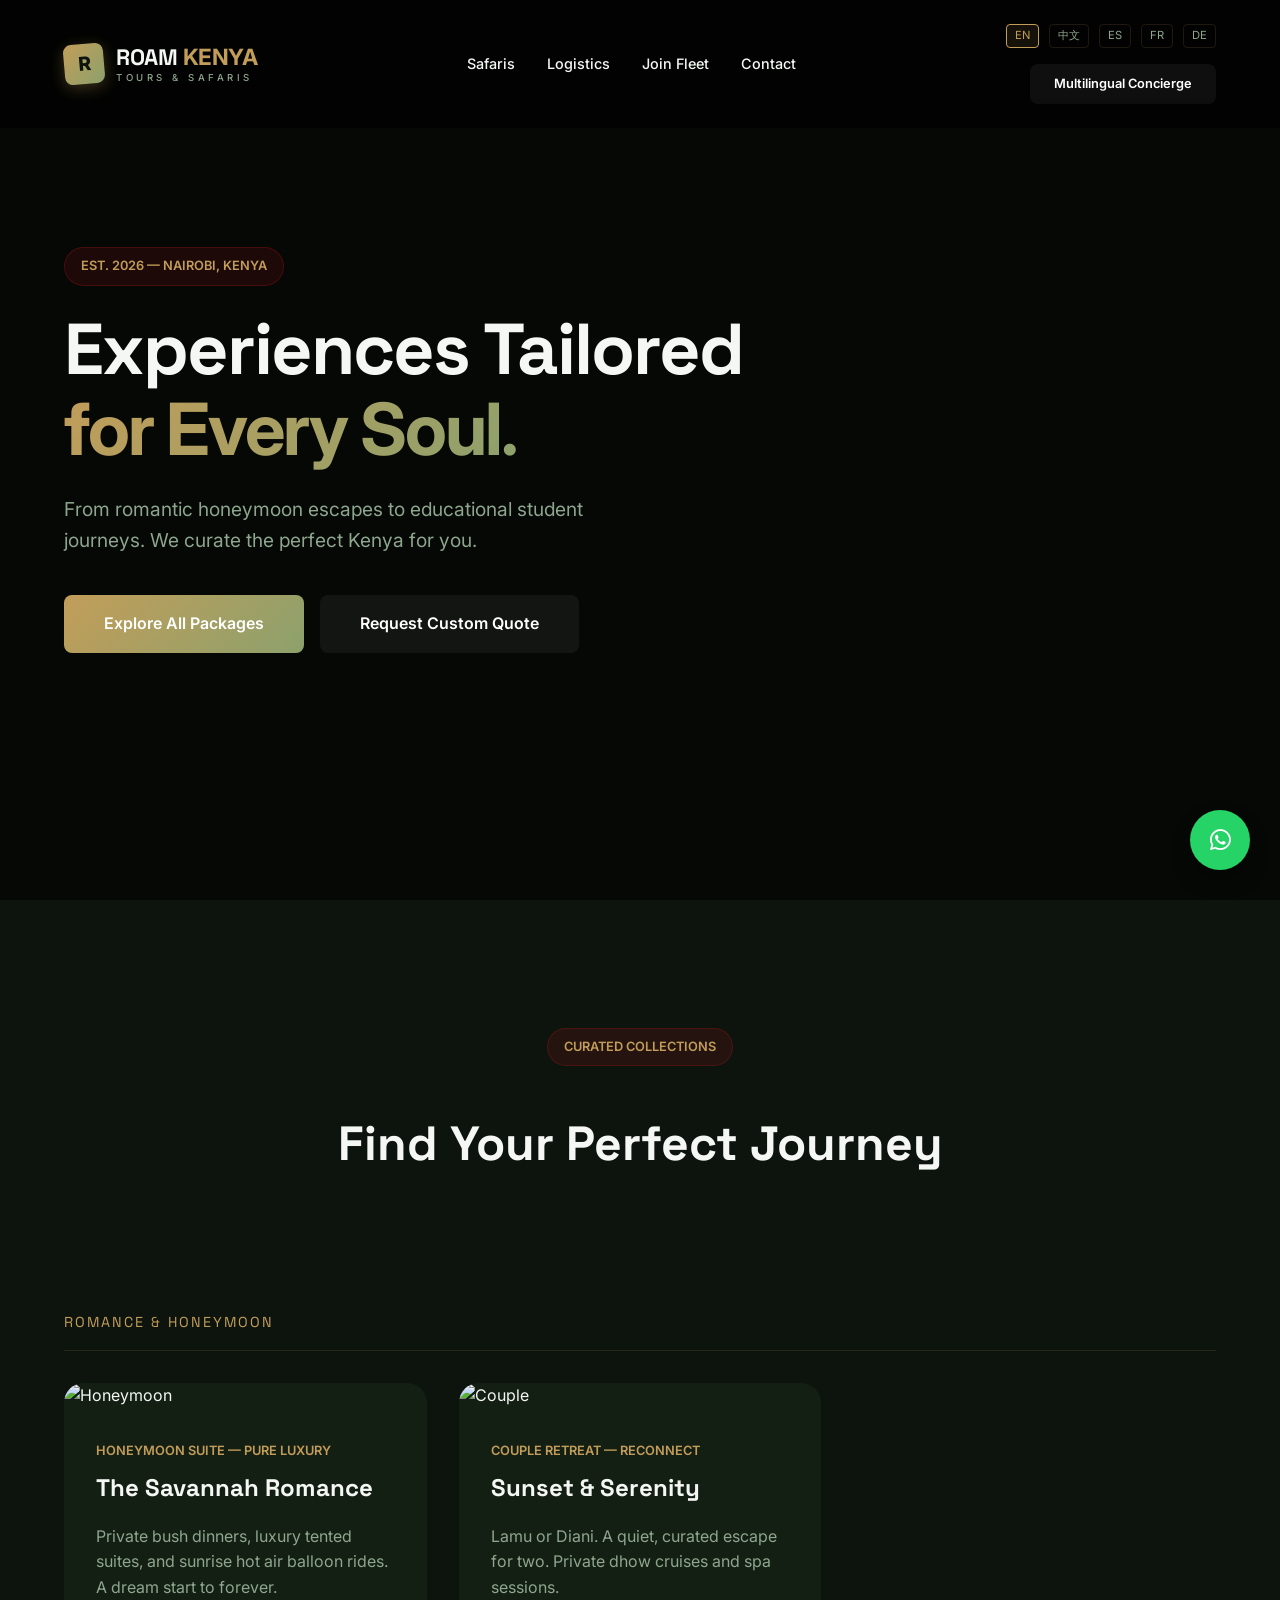
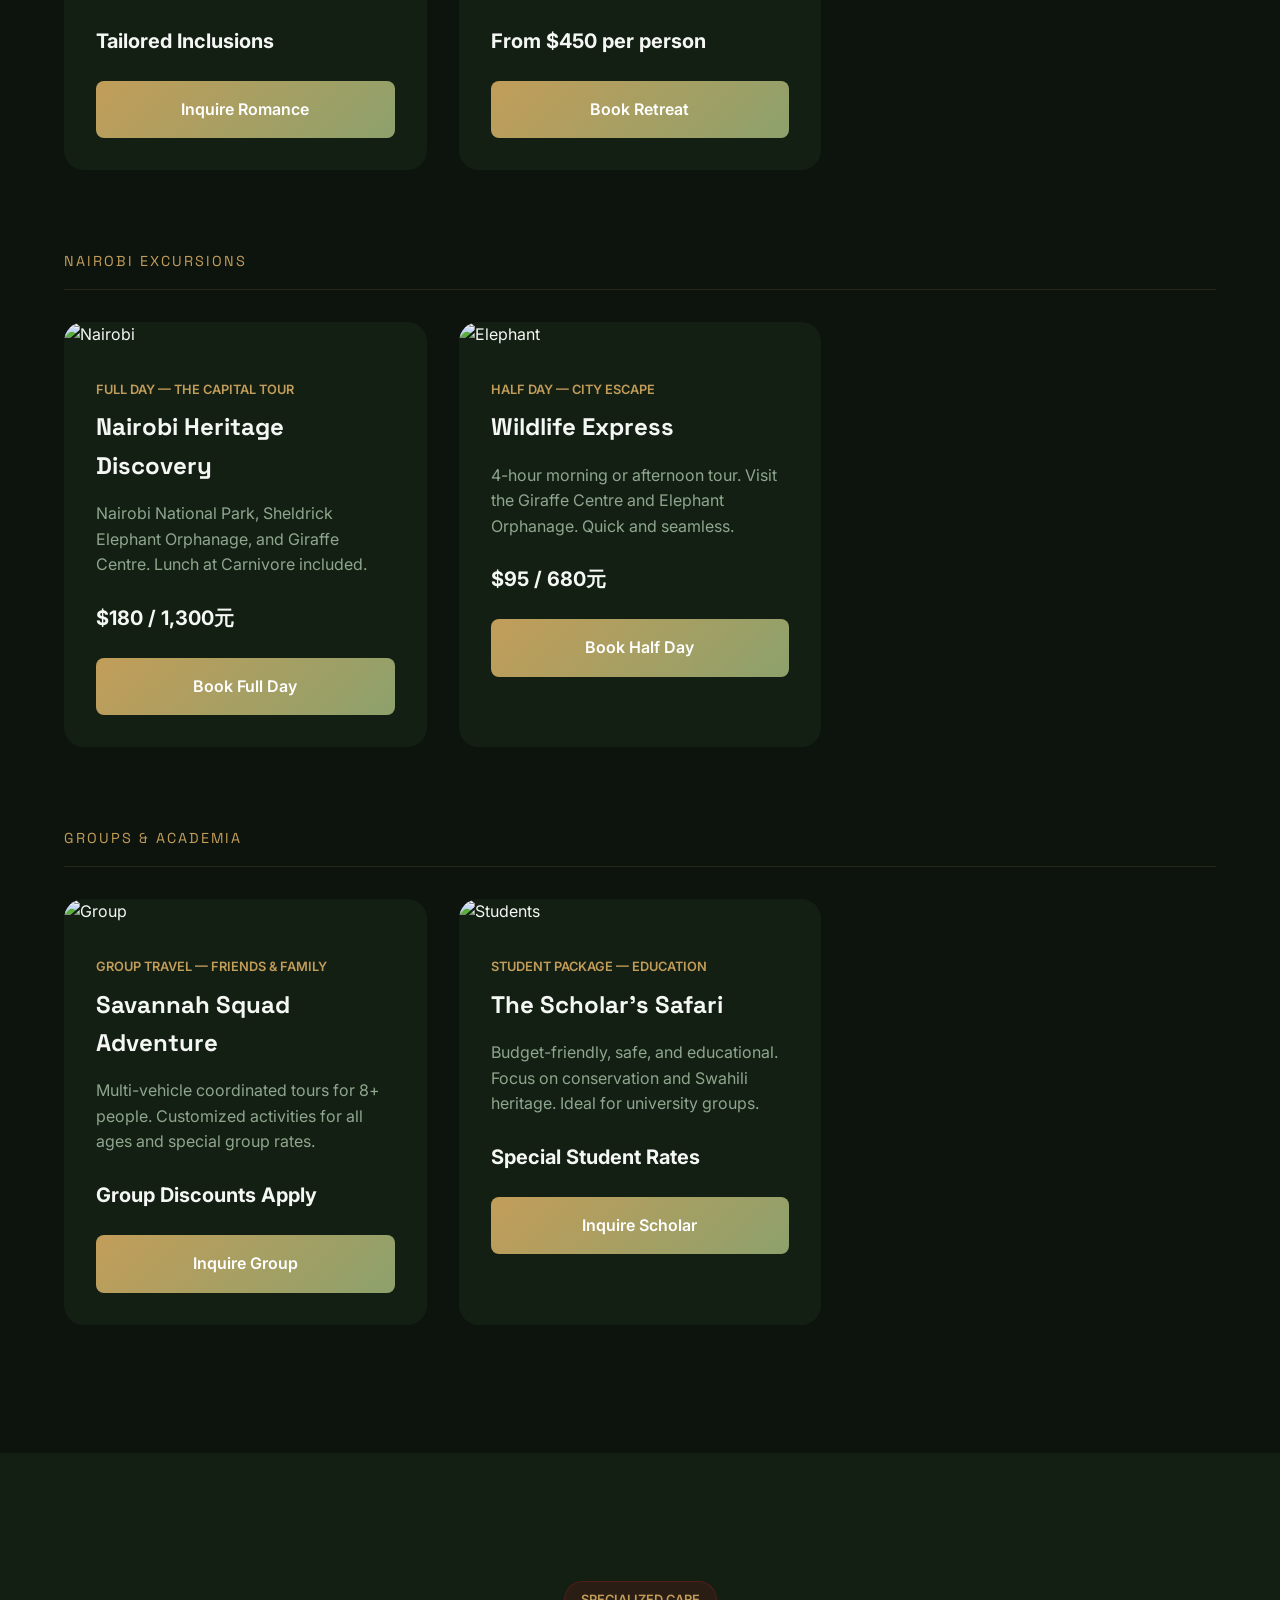
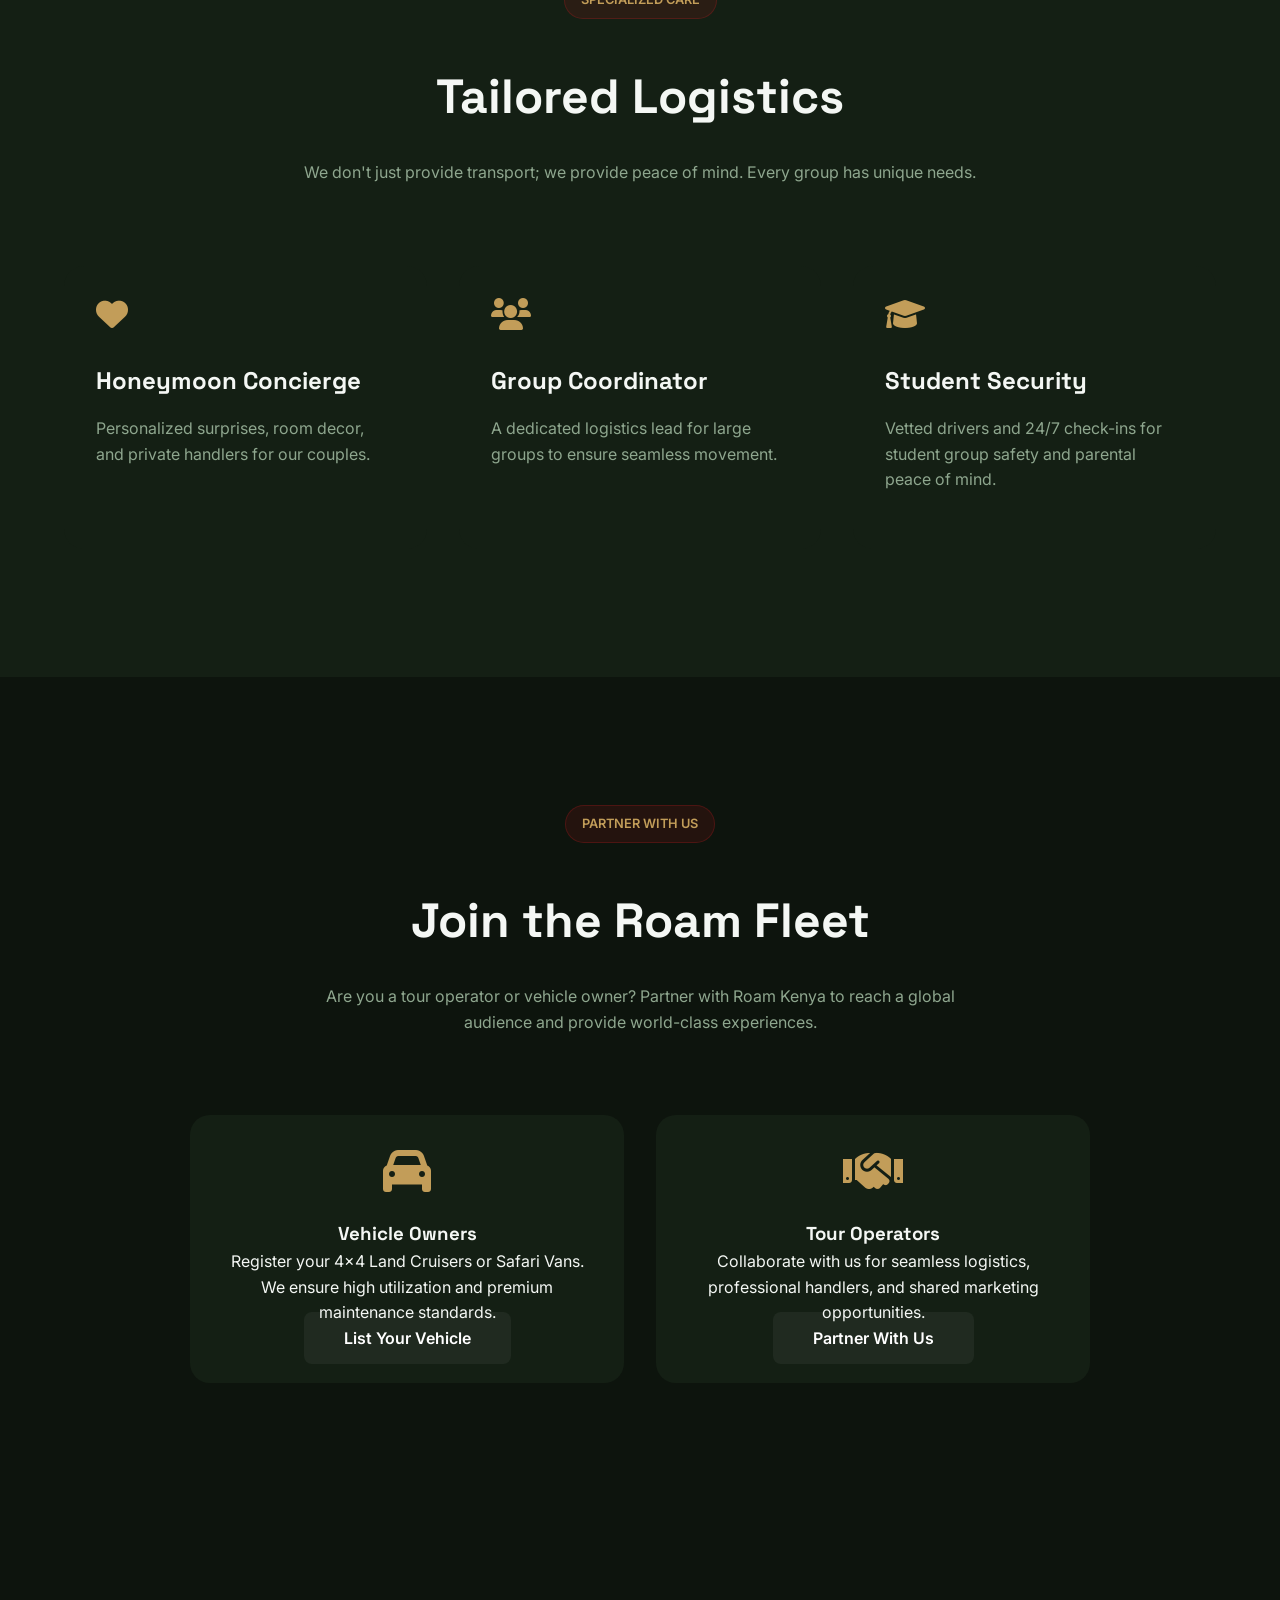
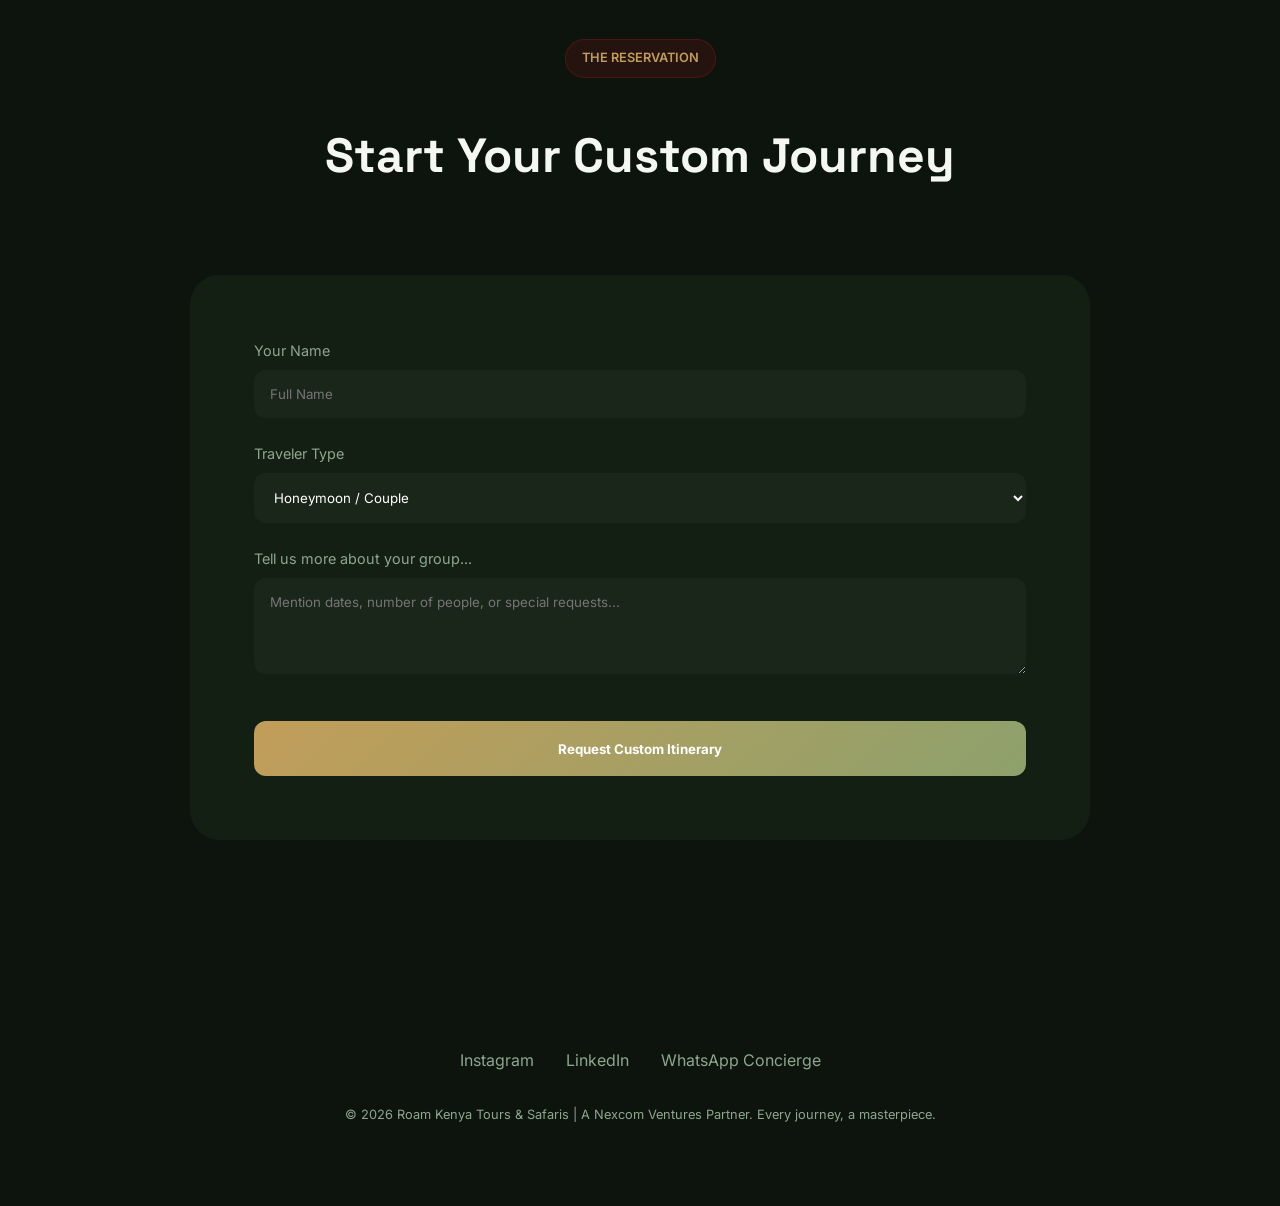
==== commit 3e8a2c80: "Add Join Our Fleet section and improve site structure" ====
--- a/index.html
+++ b/index.html
@@ -201,6 +201,28 @@
                     <h3 data-i18n="log3-title">Student Security</h3>
                     <p data-i18n="log3-p">Vetted drivers and 24/7 check-ins for student group safety and parental peace of mind.</p>
                 </div>
+            </div>
+        </div>
+    </section>
+
+    <section id="fleet">
+        <div class="section-header">
+            <div class="hero-tag" data-i18n="fleet-tag">Partner with Us</div>
+            <h2 data-i18n="fleet-title">Join the Roam Fleet</h2>
+            <p style="color: var(--gray); max-width: 700px; margin: 1.5rem auto;" data-i18n="fleet-p">Are you a tour operator or vehicle owner? Partner with Roam Kenya to reach a global audience and provide world-class experiences.</p>
+        </div>
+        <div class="grid" style="max-width: 900px; margin: 0 auto;">
+            <div class="card" style="padding: 2rem; text-align: center;">
+                <i class="fas fa-car" style="color: var(--primary); font-size: 3rem; margin-bottom: 1.5rem;"></i>
+                <h3 data-i18n="fleet-card1-h">Vehicle Owners</h3>
+                <p data-i18n="fleet-card1-p">Register your 4x4 Land Cruisers or Safari Vans. We ensure high utilization and premium maintenance standards.</p>
+                <a href="https://wa.me/254722816001?text=Fleet Inquiry: Vehicle Owner" class="btn-secondary" style="margin-top: 1.5rem;" data-i18n="fleet-btn1">List Your Vehicle</a>
+            </div>
+            <div class="card" style="padding: 2rem; text-align: center;">
+                <i class="fas fa-handshake" style="color: var(--primary); font-size: 3rem; margin-bottom: 1.5rem;"></i>
+                <h3 data-i18n="fleet-card2-h">Tour Operators</h3>
+                <p data-i18n="fleet-card2-p">Collaborate with us for seamless logistics, professional handlers, and shared marketing opportunities.</p>
+                <a href="https://wa.me/254722816001?text=Fleet Inquiry: Partnership" class="btn-secondary" style="margin-top: 1.5rem;" data-i18n="fleet-btn2">Partner With Us</a>
             </div>
         </div>
     </section>
@@ -279,6 +301,15 @@
                 "logistics-tag": "Specialized Care",
                 "logistics-title": "Tailored Logistics",
                 "logistics-p": "We don't just provide transport; we provide peace of mind. Every group has unique needs.",
+                "fleet-tag": "Partner with Us",
+                "fleet-title": "Join the Roam Fleet",
+                "fleet-p": "Are you a tour operator or vehicle owner? Partner with Roam Kenya to reach a global audience and provide world-class experiences.",
+                "fleet-card1-h": "Vehicle Owners",
+                "fleet-card1-p": "Register your 4x4 Land Cruisers or Safari Vans. We ensure high utilization and premium maintenance standards.",
+                "fleet-btn1": "List Your Vehicle",
+                "fleet-card2-h": "Tour Operators",
+                "fleet-card2-p": "Collaborate with us for seamless logistics, professional handlers, and shared marketing opportunities.",
+                "fleet-btn2": "Partner With Us",
                 "contact-tag": "The Reservation",
                 "contact-title": "Start Your Custom Journey",
                 "form-name": "Your Name",
@@ -316,6 +347,15 @@
                 "logistics-tag": "专业关怀",
                 "logistics-title": "量身定制的后勤",
                 "logistics-p": "我们不仅提供交通，更提供安心。每个团体都有独特的需求。",
+                "fleet-tag": "合作伙伴",
+                "fleet-title": "加入 Roam 车队",
+                "fleet-p": "您是旅游运营商还是车主？与 Roam Kenya 合作，触及全球观众并提供世界一流的体验。",
+                "fleet-card1-h": "车主",
+                "fleet-card1-p": "登记您的 4x4 陆地巡洋舰或旅游面包车。我们确保高利用率和优质维护标准。",
+                "fleet-btn1": "列出您的车辆",
+                "fleet-card2-h": "旅游运营商",
+                "fleet-card2-p": "与我们合作，实现无缝物流、专业处理和共享营销机会。",
+                "fleet-btn2": "与我们合作",
                 "contact-tag": "预定咨询",
                 "contact-title": "开启您的定制之旅",
                 "form-name": "您的姓名",
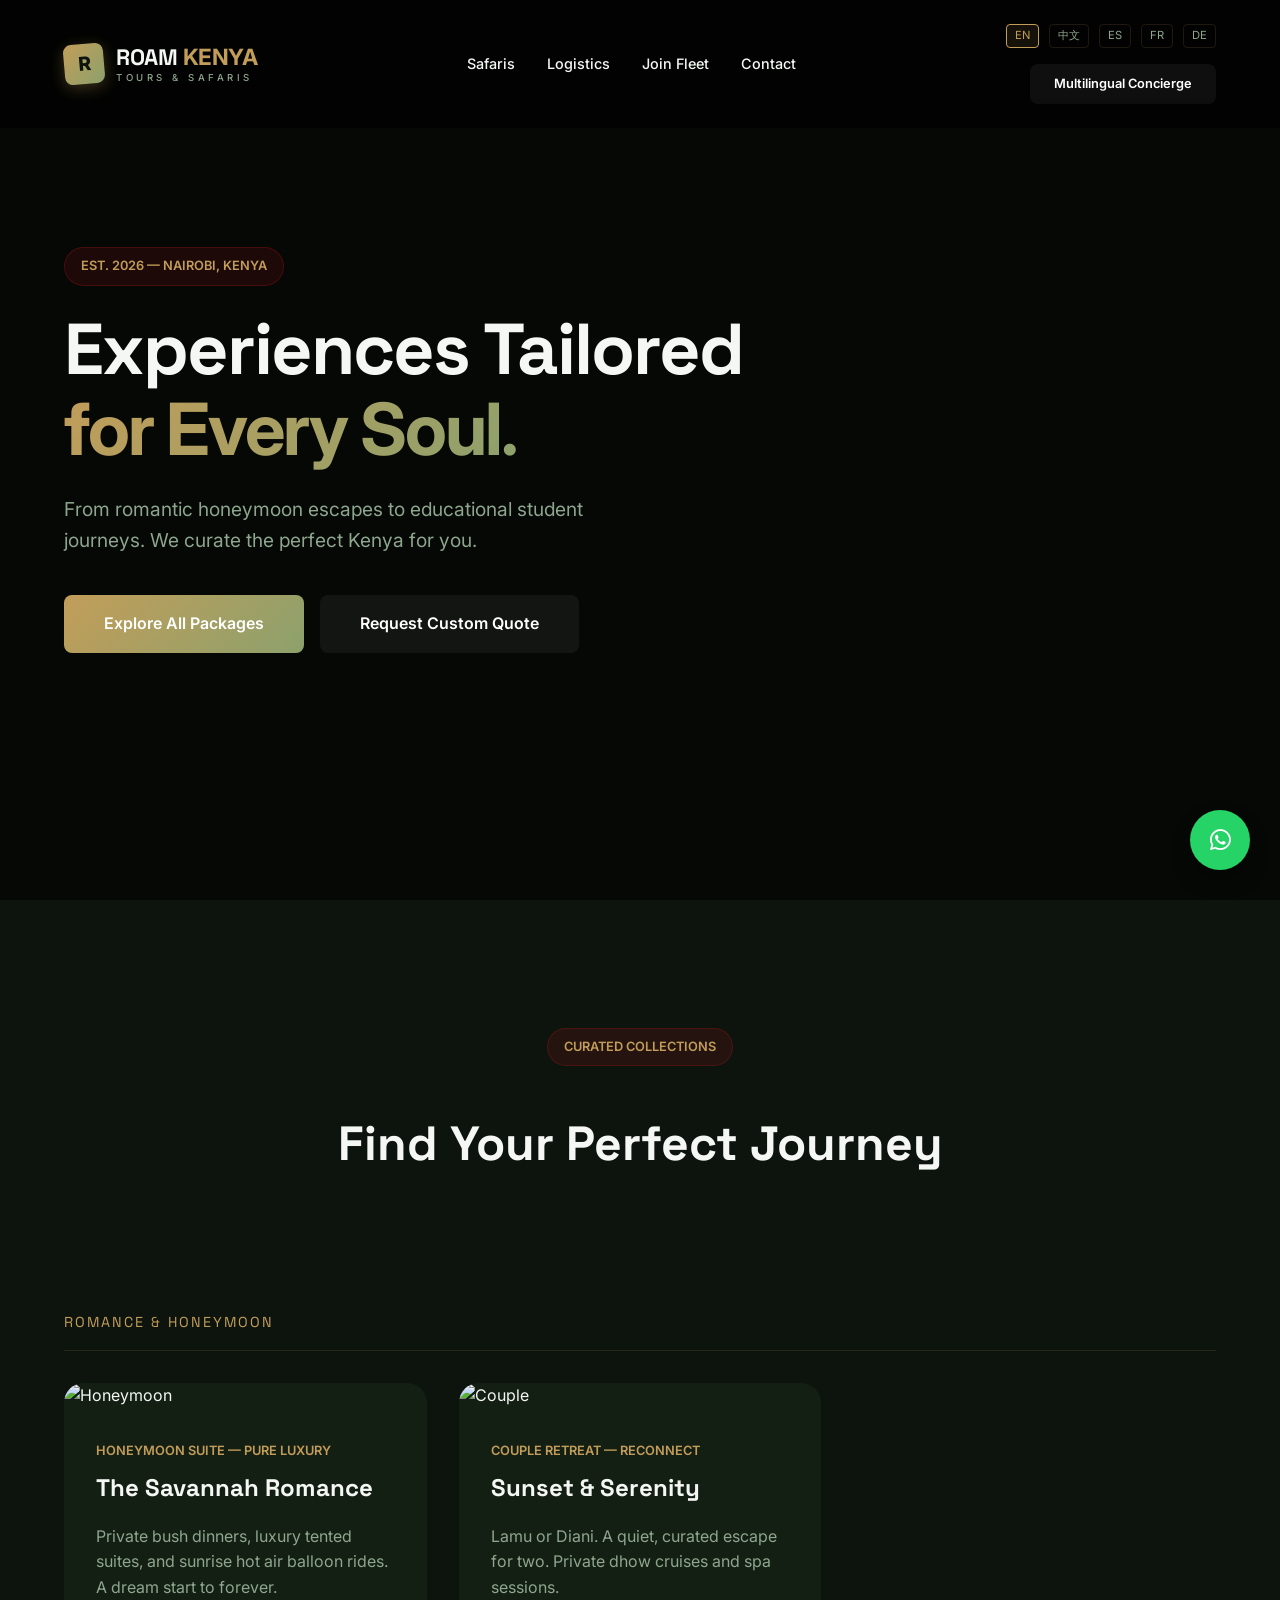
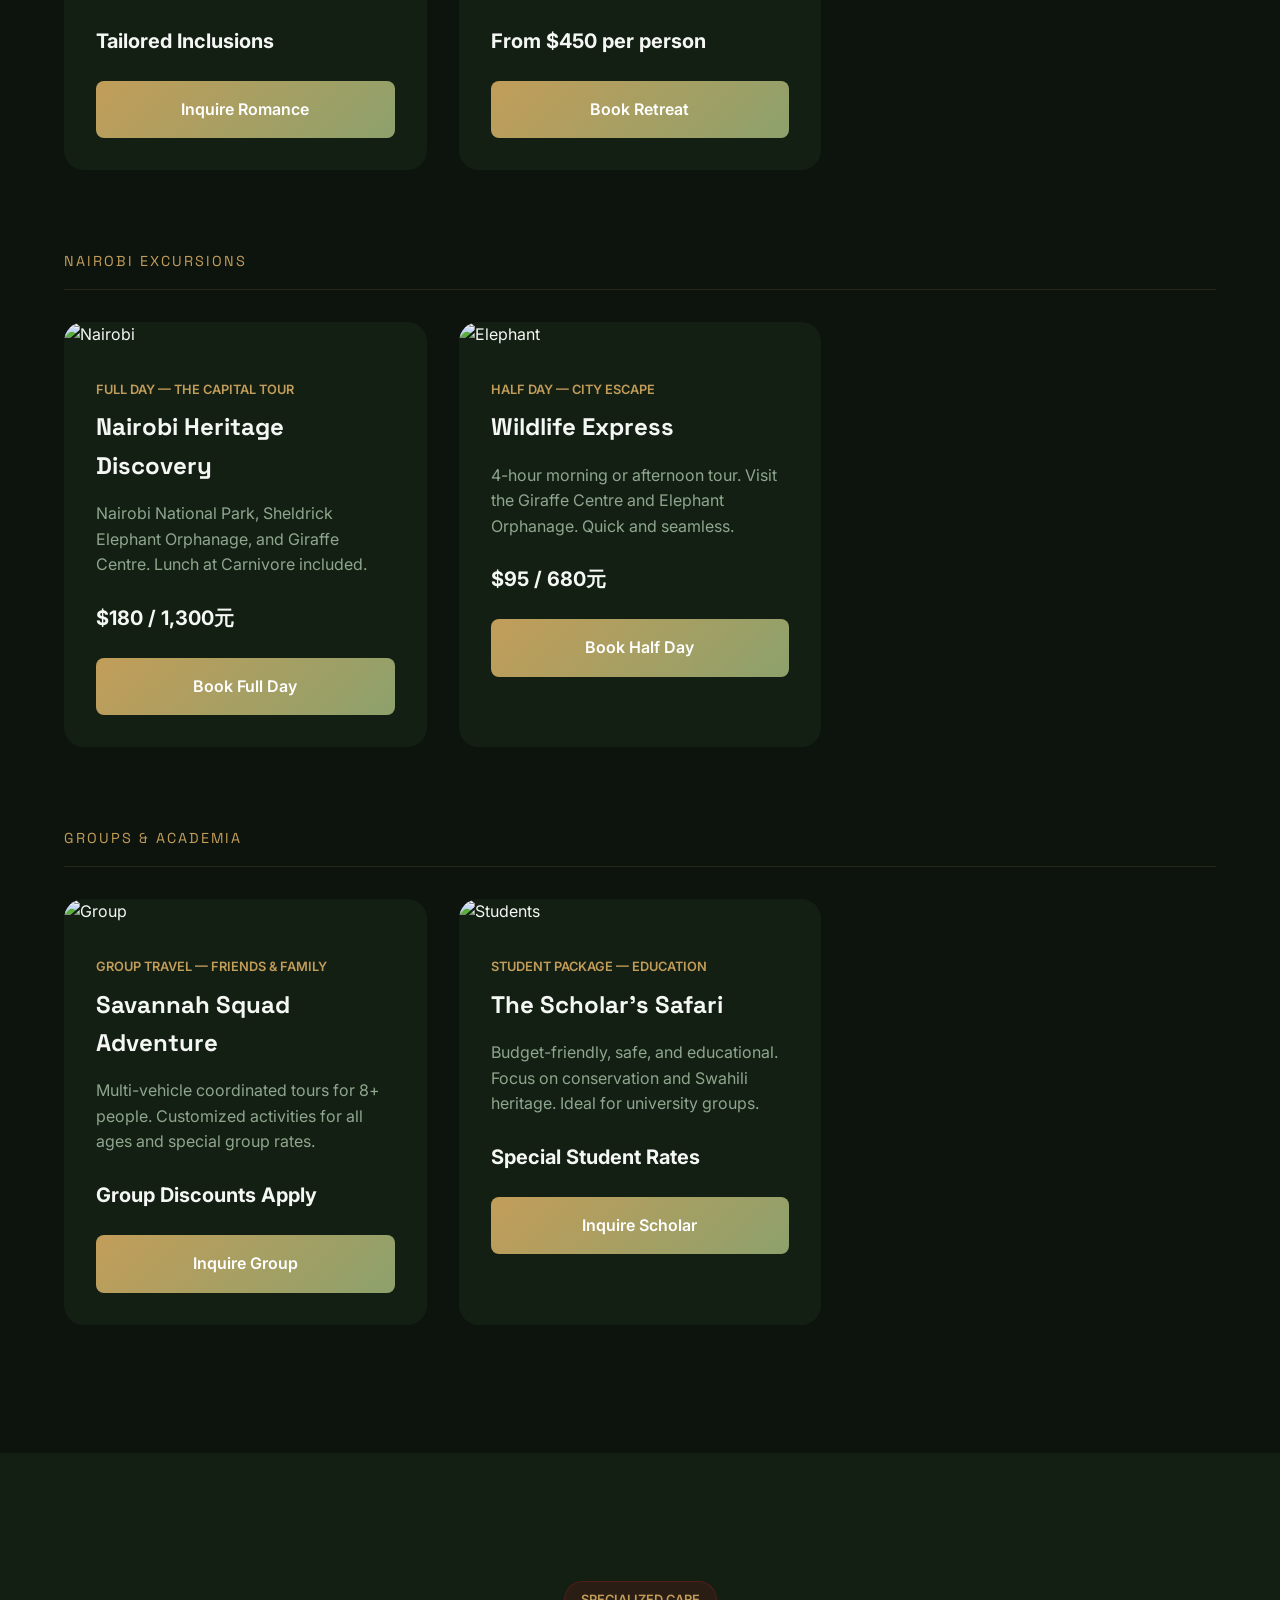
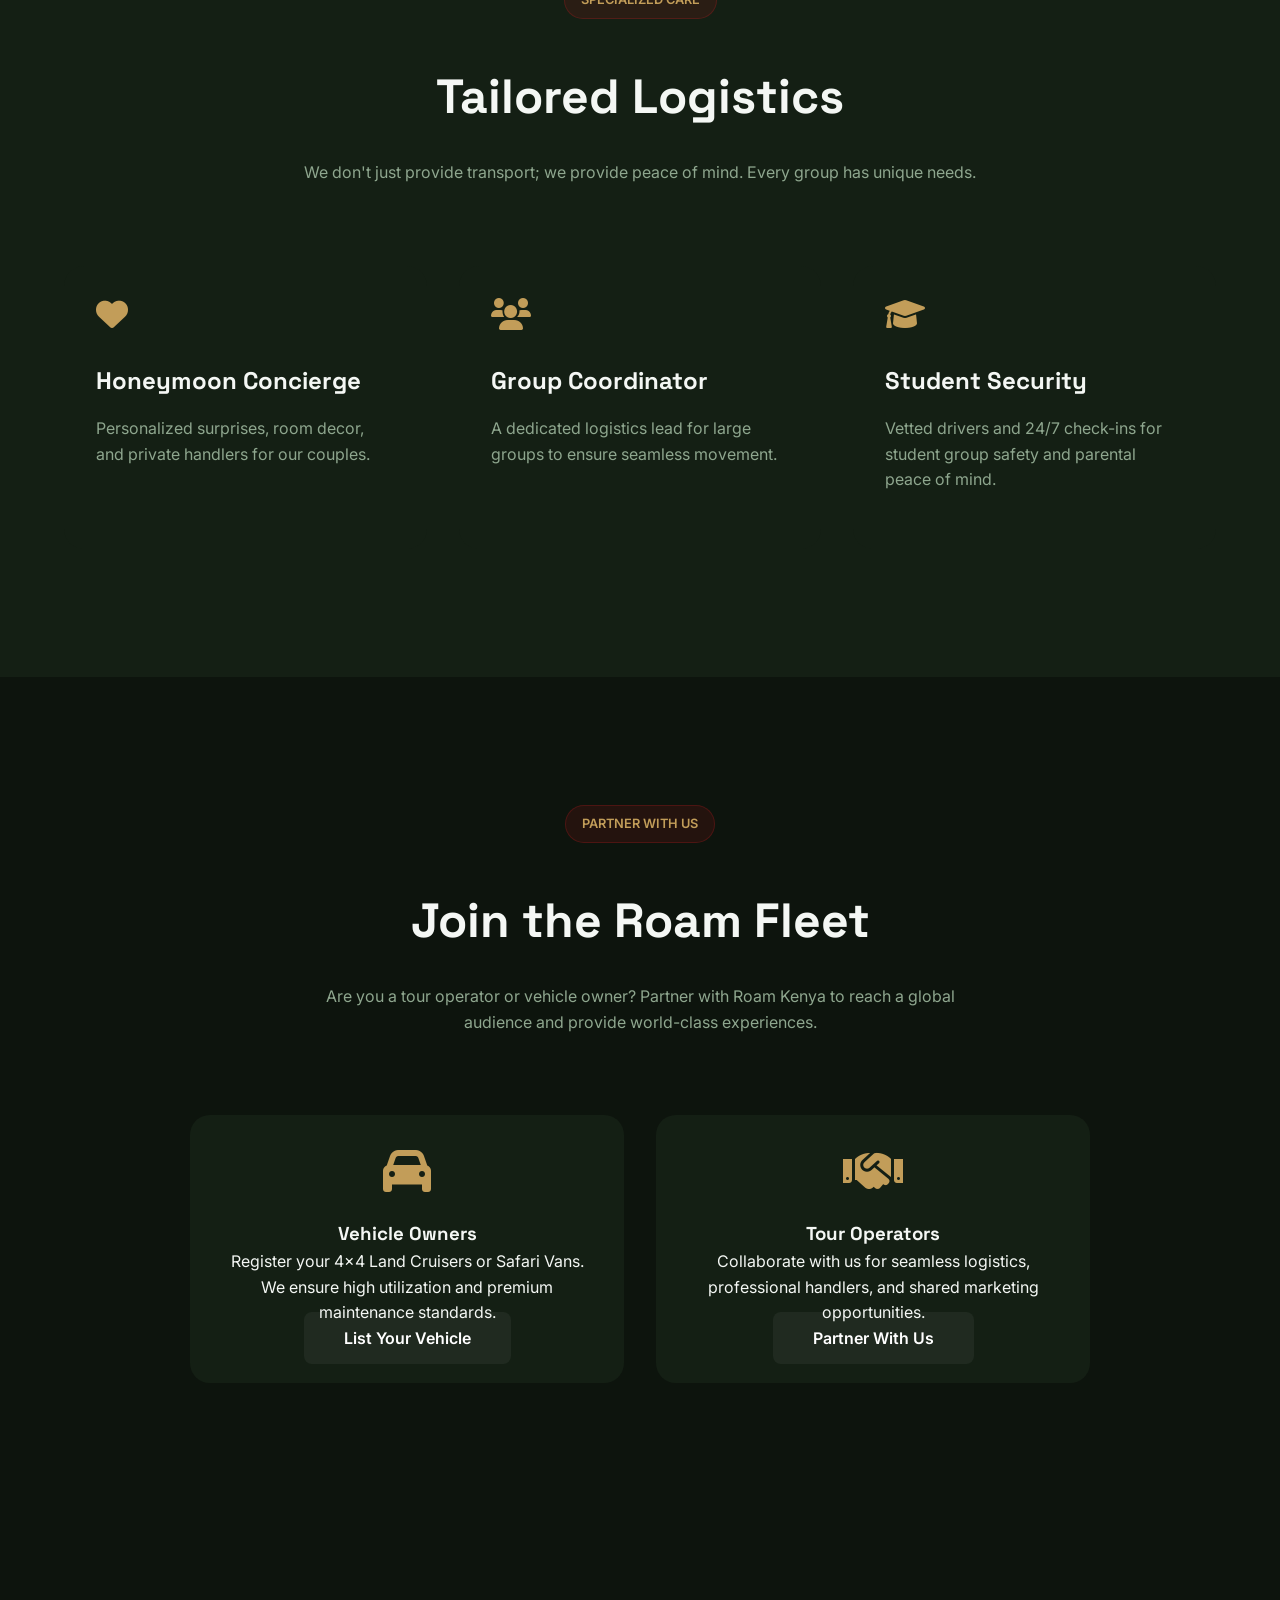
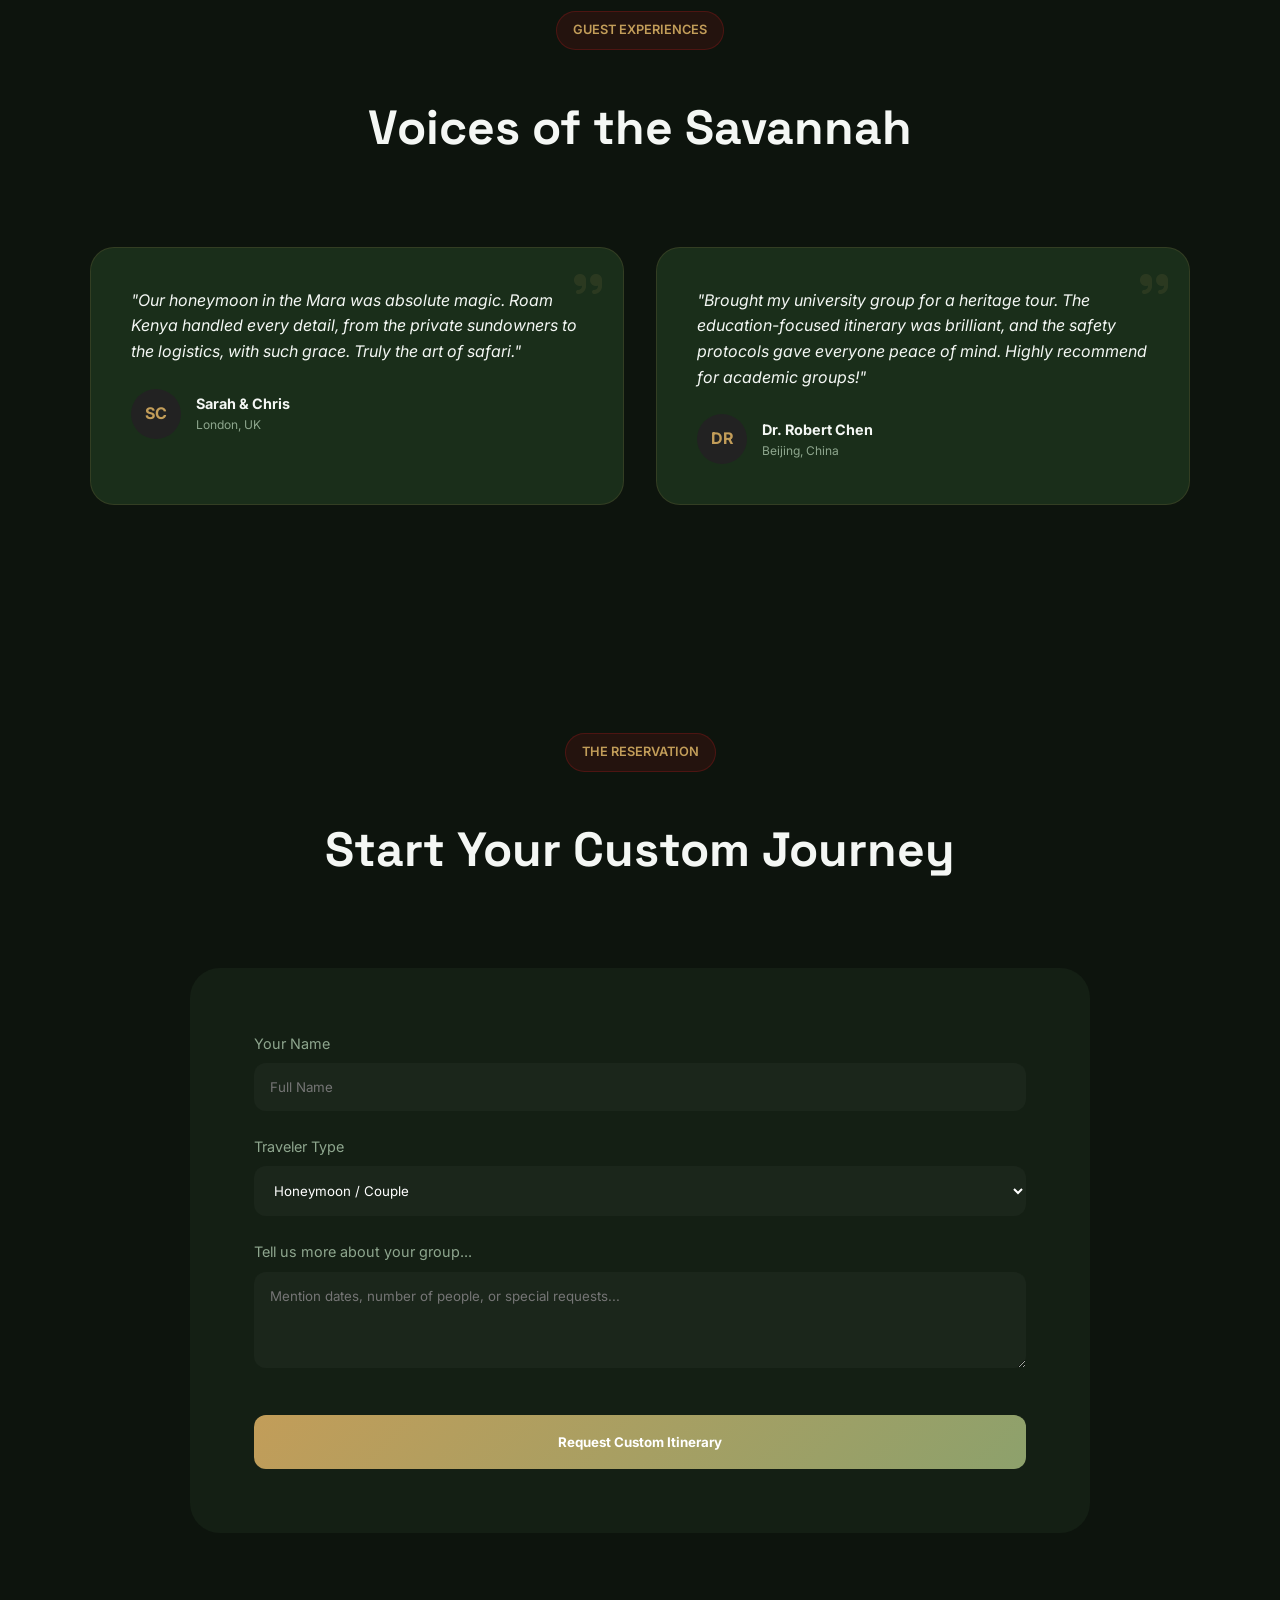
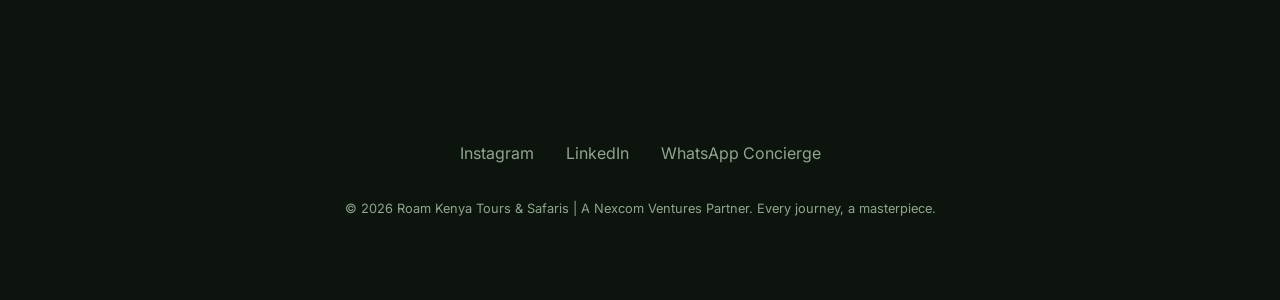
==== commit 927293a2: "Add scroll-reveal animations and testimonials section" ====
--- a/index.html
+++ b/index.html
@@ -10,6 +10,38 @@
     <link rel="preconnect" href="https://fonts.gstatic.com" crossorigin>
     <link href="https://fonts.googleapis.com/css2?family=Inter:wght@400;500;600;700&family=Space+Grotesk:wght@500;600;700&display=swap" rel="stylesheet">
     <style>
+        /* Modern Animations */
+        .reveal {
+            opacity: 0;
+            transform: translateY(30px);
+            transition: all 0.8s cubic-bezier(0.2, 1, 0.3, 1);
+        }
+        .reveal.active {
+            opacity: 1;
+            transform: translateY(0);
+        }
+        
+        .testimonial-card {
+            background: var(--bg3);
+            border: 1px solid var(--border);
+            padding: 2.5rem;
+            border-radius: 24px;
+            position: relative;
+            transition: var(--transition);
+        }
+        .testimonial-card:hover {
+            border-color: var(--primary);
+            transform: translateY(-5px);
+        }
+        .testimonial-card i.quote-icon {
+            position: absolute;
+            top: 20px;
+            right: 20px;
+            font-size: 2rem;
+            opacity: 0.1;
+            color: var(--primary);
+        }
+        
         .lang-switch {
             display: flex;
             gap: 10px;
@@ -89,7 +121,7 @@
         </div>
     </section>
 
-    <section id="safaris">
+    <section id="safaris" class="reveal">
         <div class="section-header">
             <div class="hero-tag" data-i18n="safaris-tag">Curated Collections</div>
             <h2 data-i18n="safaris-title">Find Your Perfect Journey</h2>
@@ -174,7 +206,7 @@
         </div>
     </section>
 
-    <section id="logistics" style="background: var(--bg2);">
+    <section id="logistics" style="background: var(--bg2);" class="reveal">
         <div class="section-header">
             <div class="hero-tag" data-i18n="logistics-tag">Specialized Care</div>
             <h2 data-i18n="logistics-title">Tailored Logistics</h2>
@@ -205,7 +237,7 @@
         </div>
     </section>
 
-    <section id="fleet">
+    <section id="fleet" class="reveal">
         <div class="section-header">
             <div class="hero-tag" data-i18n="fleet-tag">Partner with Us</div>
             <h2 data-i18n="fleet-title">Join the Roam Fleet</h2>
@@ -227,7 +259,38 @@
         </div>
     </section>
 
-    <section id="contact">
+    <section id="testimonials" class="reveal" style="padding: 100px 0;">
+        <div class="section-header">
+            <div class="hero-tag" data-i18n="test-tag">Guest Experiences</div>
+            <h2 data-i18n="test-title">Voices of the Savannah</h2>
+        </div>
+        <div class="grid" style="max-width: 1100px; margin: 0 auto;">
+            <div class="testimonial-card">
+                <i class="fas fa-quote-right quote-icon"></i>
+                <p style="font-style: italic; margin-bottom: 1.5rem; color: var(--text);" data-i18n="test1-p">"Our honeymoon in the Mara was absolute magic. Roam Kenya handled every detail, from the private sundowners to the logistics, with such grace. Truly the art of safari."</p>
+                <div style="display: flex; align-items: center; gap: 15px;">
+                    <div style="width: 50px; height: 50px; border-radius: 50%; background: #222; display: flex; align-items: center; justify-content: center; color: var(--primary); font-weight: bold;">SC</div>
+                    <div>
+                        <h4 style="font-size: 0.9rem;">Sarah & Chris</h4>
+                        <p style="font-size: 0.75rem; color: var(--gray);">London, UK</p>
+                    </div>
+                </div>
+            </div>
+            <div class="testimonial-card">
+                <i class="fas fa-quote-right quote-icon"></i>
+                <p style="font-style: italic; margin-bottom: 1.5rem; color: var(--text);" data-i18n="test2-p">"Brought my university group for a heritage tour. The education-focused itinerary was brilliant, and the safety protocols gave everyone peace of mind. Highly recommend for academic groups!"</p>
+                <div style="display: flex; align-items: center; gap: 15px;">
+                    <div style="width: 50px; height: 50px; border-radius: 50%; background: #222; display: flex; align-items: center; justify-content: center; color: var(--primary); font-weight: bold;">DR</div>
+                    <div>
+                        <h4 style="font-size: 0.9rem;">Dr. Robert Chen</h4>
+                        <p style="font-size: 0.75rem; color: var(--gray);">Beijing, China</p>
+                    </div>
+                </div>
+            </div>
+        </div>
+    </section>
+
+    <section id="contact" class="reveal">
         <div class="section-header">
             <div class="hero-tag" data-i18n="contact-tag">The Reservation</div>
             <h2 data-i18n="contact-title">Start Your Custom Journey</h2>
@@ -271,6 +334,21 @@
     </a>
 
     <script>
+        // Scroll Reveal Implementation
+        const observerOptions = {
+            threshold: 0.1
+        };
+
+        const observer = new IntersectionObserver((entries) => {
+            entries.forEach(entry => {
+                if (entry.isIntersecting) {
+                    entry.target.classList.add('active');
+                }
+            });
+        }, observerOptions);
+
+        document.querySelectorAll('.reveal').forEach(el => observer.observe(el));
+
         const translations = {
             en: {
                 "nav-subtitle": "Tours & Safaris",
@@ -310,6 +388,10 @@
                 "fleet-card2-h": "Tour Operators",
                 "fleet-card2-p": "Collaborate with us for seamless logistics, professional handlers, and shared marketing opportunities.",
                 "fleet-btn2": "Partner With Us",
+                "test-tag": "Guest Experiences",
+                "test-title": "Voices of the Savannah",
+                "test1-p": "\"Our honeymoon in the Mara was absolute magic. Roam Kenya handled every detail, from the private sundowners to the logistics, with such grace. Truly the art of safari.\"",
+                "test2-p": "\"Brought my university group for a heritage tour. The education-focused itinerary was brilliant, and the safety protocols gave everyone peace of mind. Highly recommend for academic groups!\"",
                 "contact-tag": "The Reservation",
                 "contact-title": "Start Your Custom Journey",
                 "form-name": "Your Name",
@@ -356,6 +438,10 @@
                 "fleet-card2-h": "旅游运营商",
                 "fleet-card2-p": "与我们合作，实现无缝物流、专业处理和共享营销机会。",
                 "fleet-btn2": "与我们合作",
+                "test-tag": "客人的体验",
+                "test-title": "萨瓦纳的声音",
+                "test1-p": "“我们在马拉的蜜月绝对是魔幻般的。Roam Kenya 优雅地处理了从私人日落晚餐到物流的每一个细节。真正的野生动物艺术。”",
+                "test2-p": "“带我的大学团队进行了一次遗产之旅。以教育为重点的行程非常精彩，安全协议让每个人都感到安心。强烈推荐给学术团体！”",
                 "contact-tag": "预定咨询",
                 "contact-title": "开启您的定制之旅",
                 "form-name": "您的姓名",
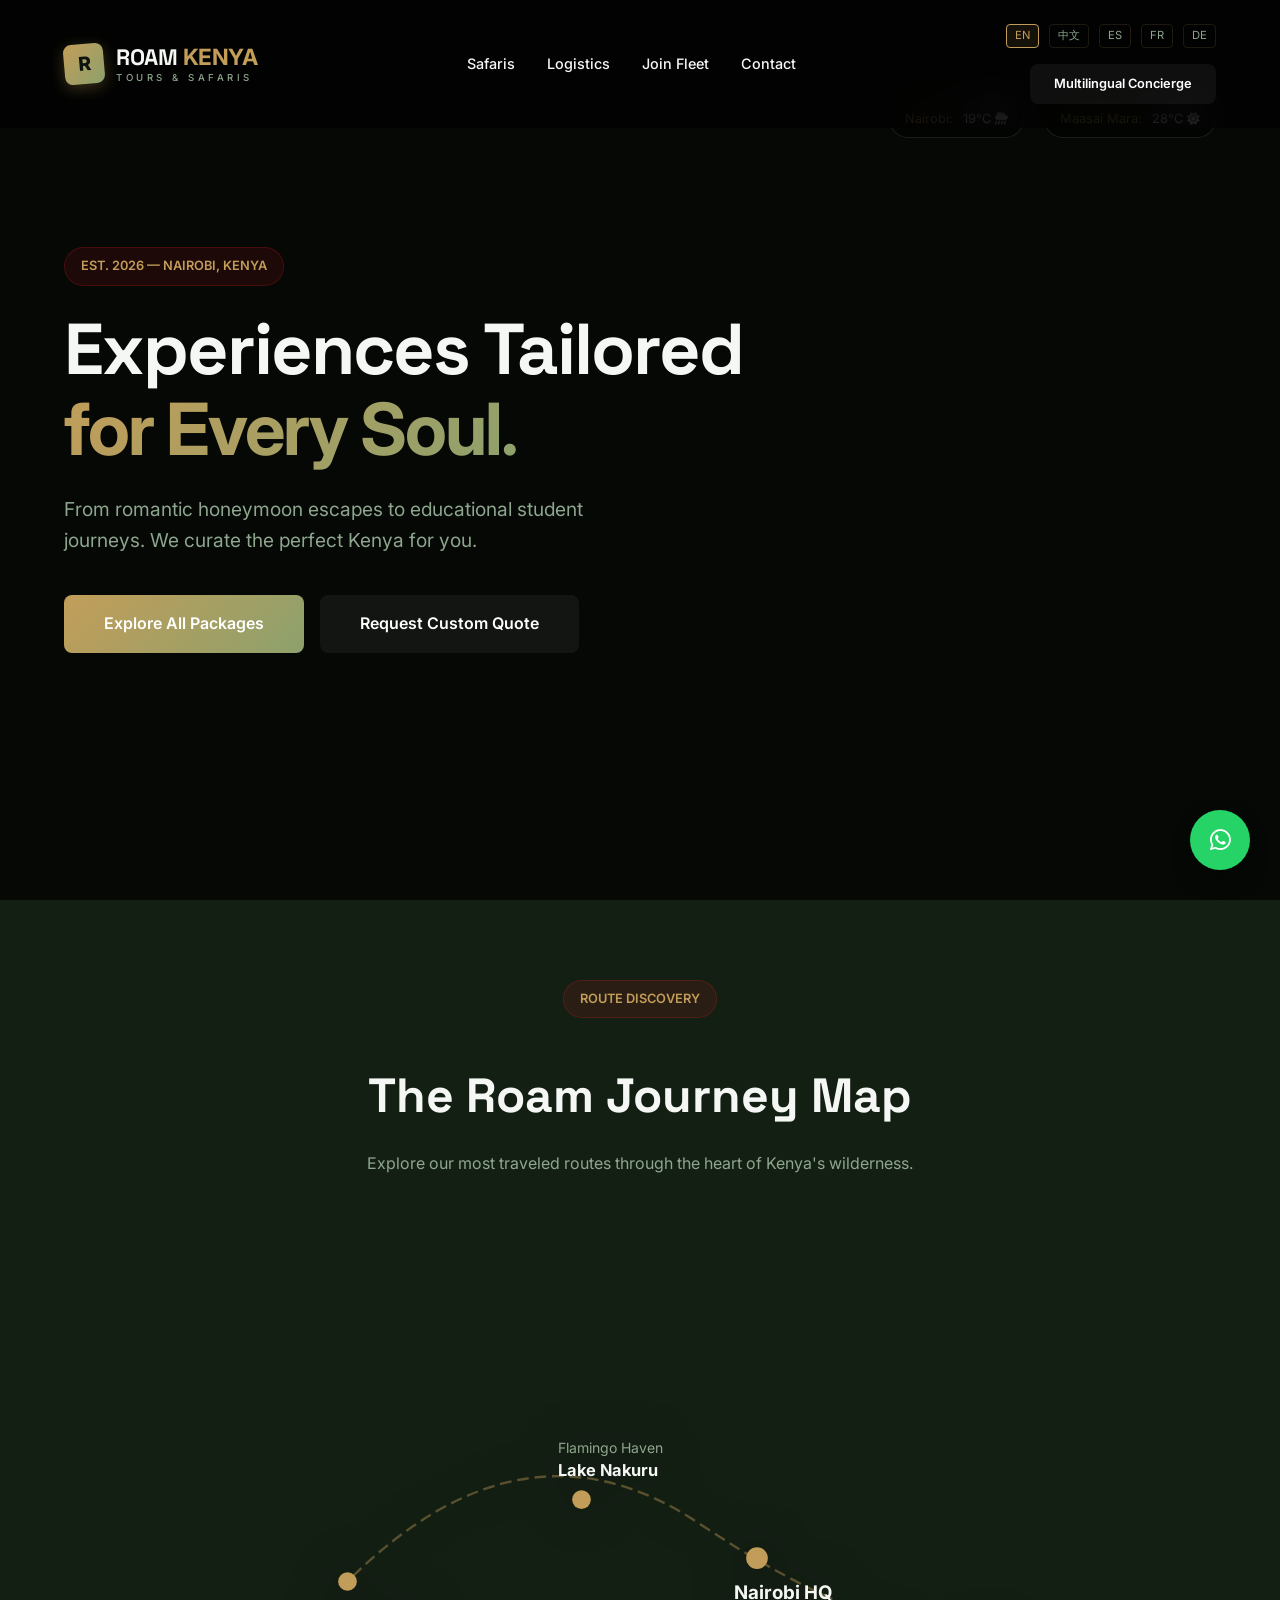
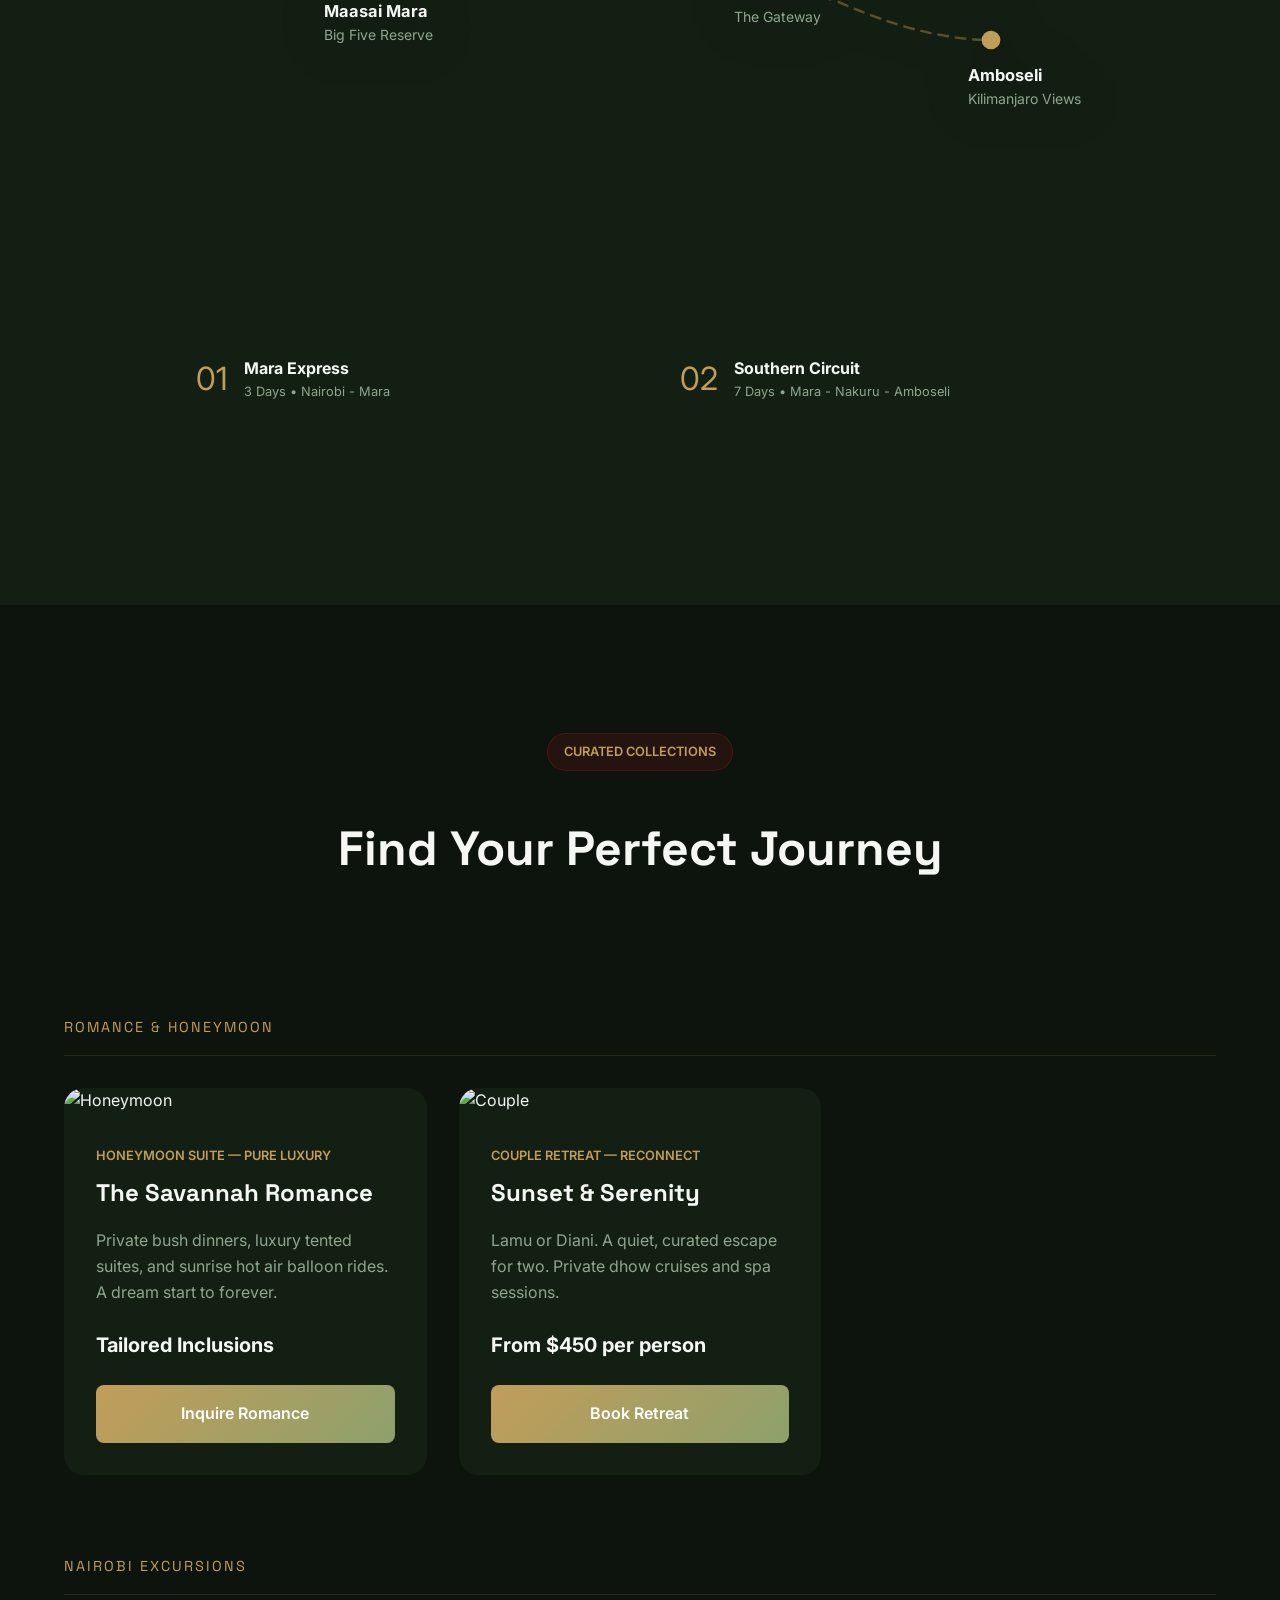
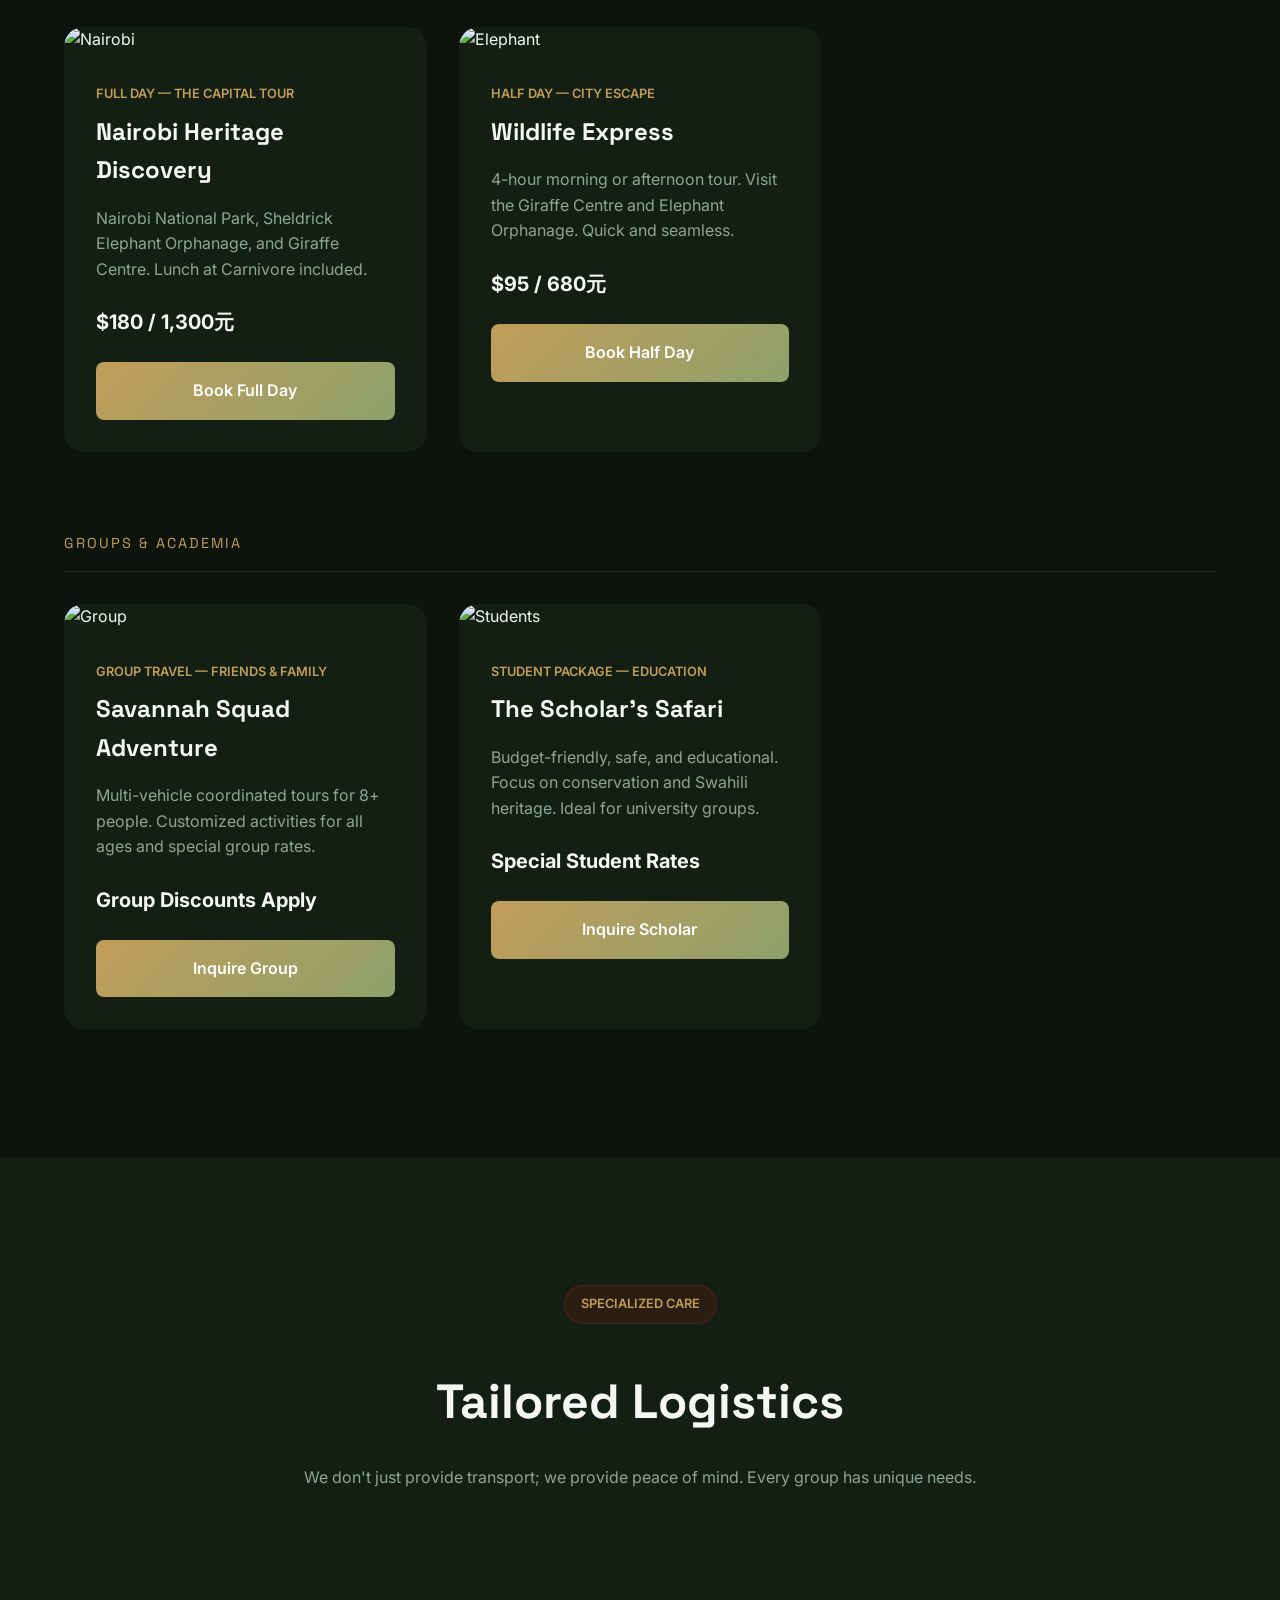
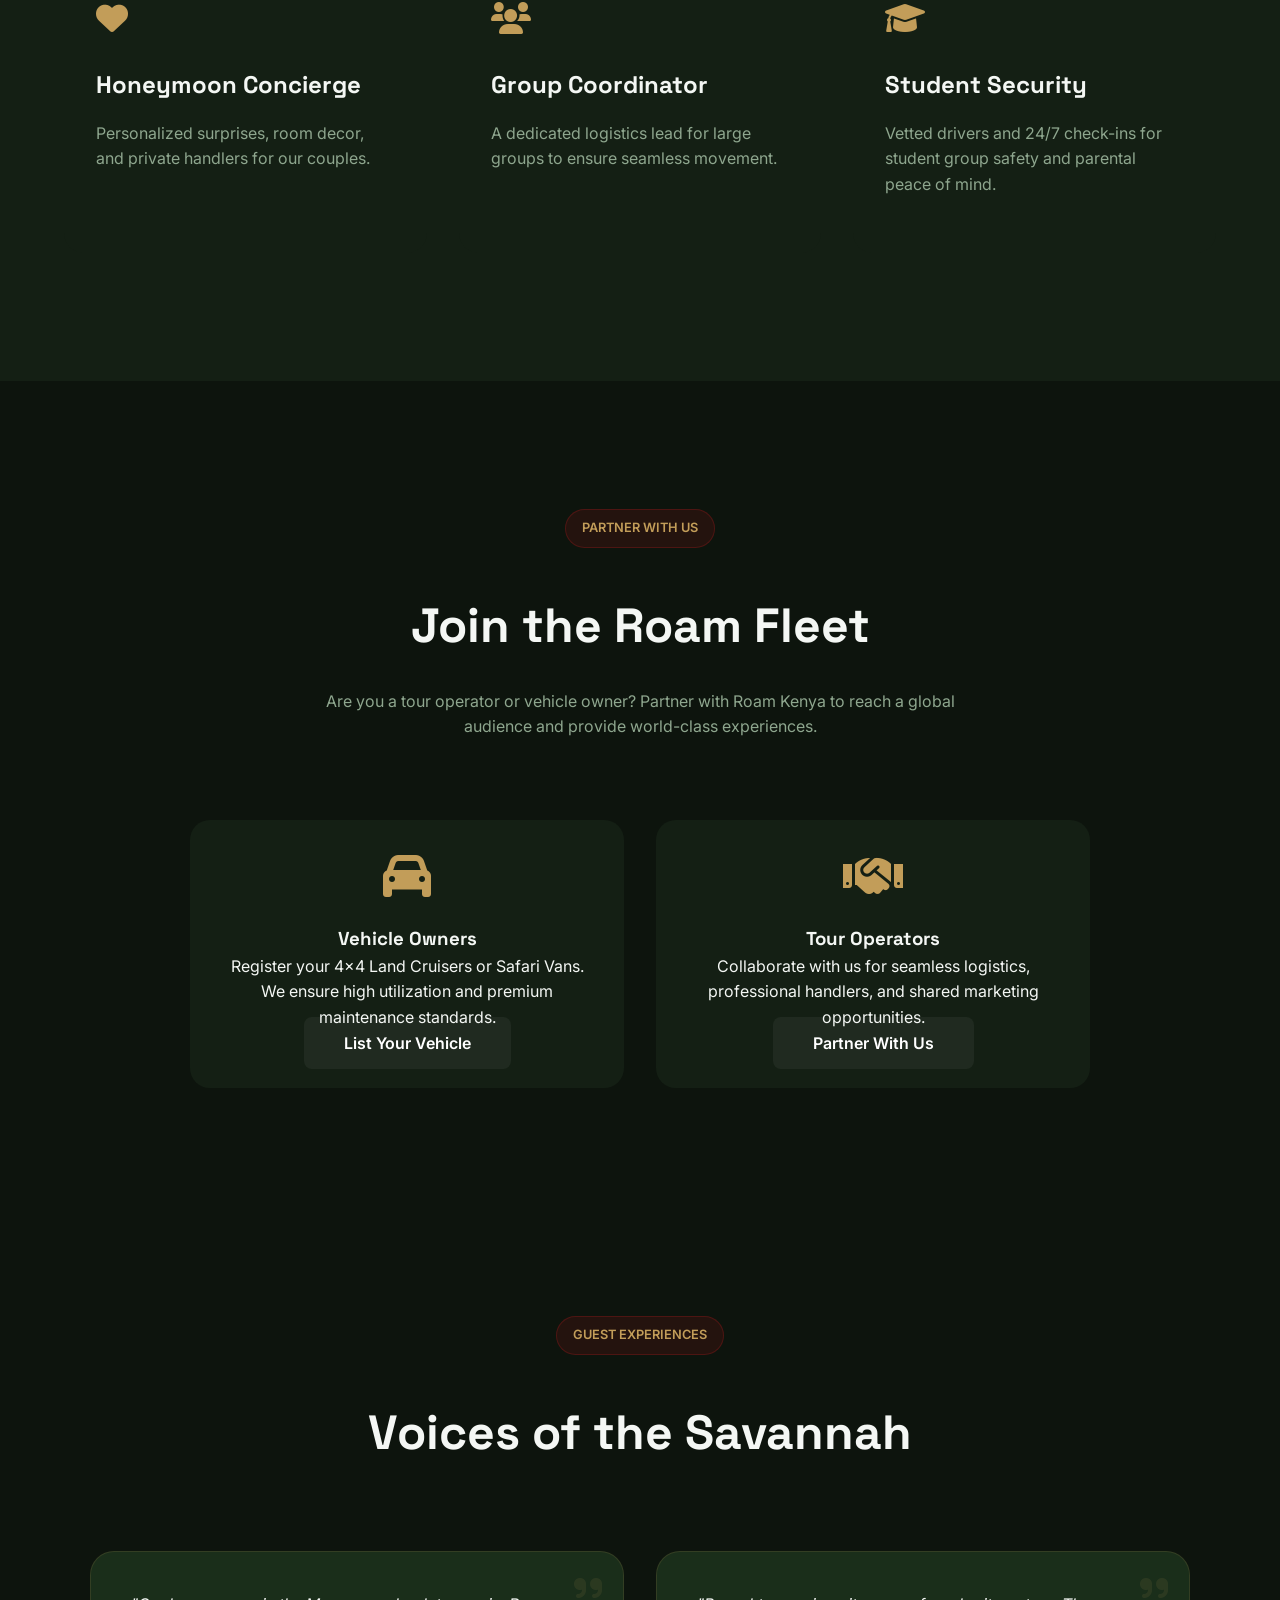
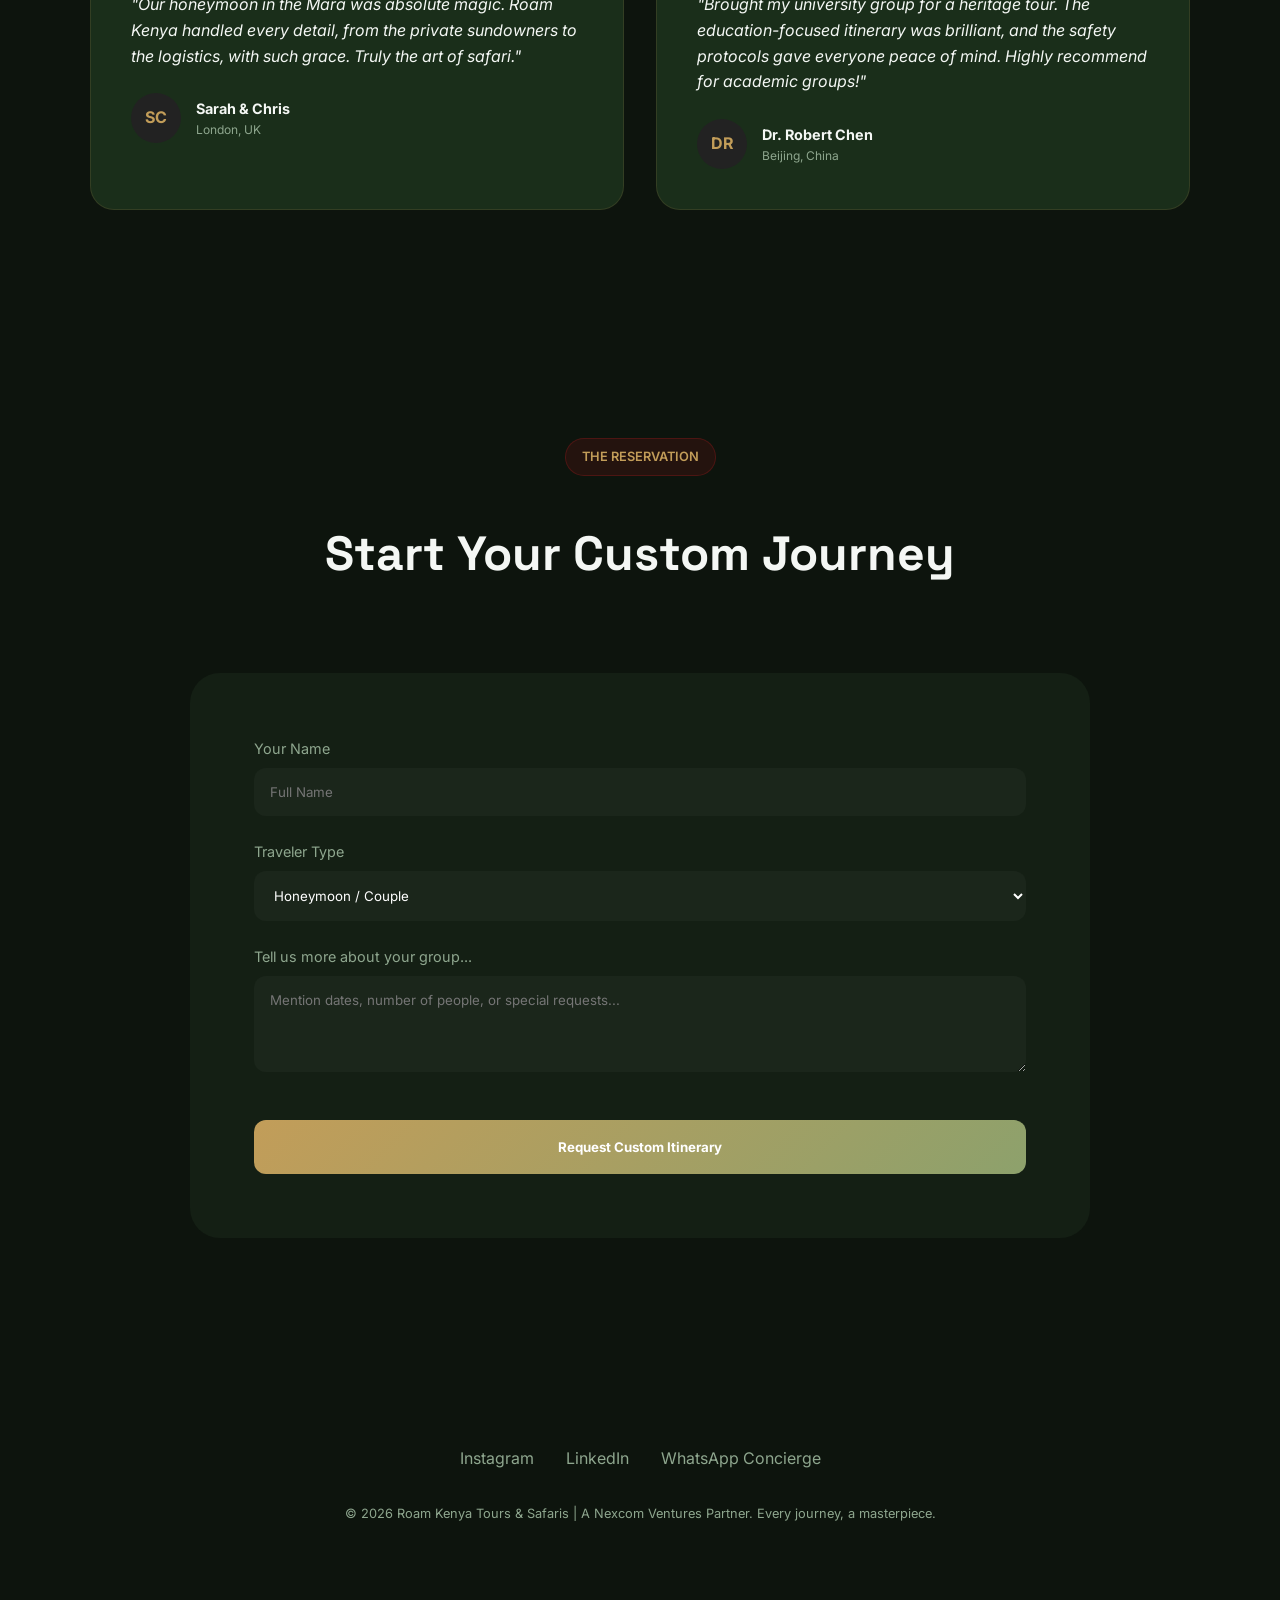
==== commit 55180799: "Implement Video Hero, Live Weather Bar, and Journey Map" ====
--- a/index.html
+++ b/index.html
@@ -77,6 +77,20 @@
             letter-spacing: 2px;
             font-size: 0.9rem;
         }
+
+        @media (max-width: 768px) {
+            .weather-bar {
+                top: 80px !important;
+                right: 0 !important;
+                left: 0 !important;
+                justify-content: center;
+                gap: 10px !important;
+            }
+            .weather-item {
+                font-size: 0.65rem !important;
+                padding: 4px 8px !important;
+            }
+        }
     </style>
 </head>
 <body>
@@ -110,6 +124,19 @@
     </nav>
 
     <section id="hero">
+        <video autoplay muted loop playsinline id="hero-video" style="position: absolute; top: 0; left: 0; width: 100%; height: 100%; object-fit: cover; z-index: -1; opacity: 0.6;">
+            <source src="https://assets.mixkit.co/videos/preview/mixkit-safari-jeep-driving-through-the-savannah-34533-large.mp4" type="video/mp4">
+        </video>
+        <div class="weather-bar" style="position: absolute; top: 100px; right: 5%; display: flex; gap: 20px; z-index: 10;">
+            <div class="weather-item" style="background: rgba(0,0,0,0.5); padding: 8px 15px; border-radius: 50px; border: 1px solid rgba(255,255,255,0.1); backdrop-filter: blur(5px); display: flex; align-items: center; gap: 10px; font-size: 0.8rem;">
+                <span style="color: var(--primary);">Nairobi:</span>
+                <span>19°C <i class="fas fa-cloud-showers-heavy"></i></span>
+            </div>
+            <div class="weather-item" style="background: rgba(0,0,0,0.5); padding: 8px 15px; border-radius: 50px; border: 1px solid rgba(255,255,255,0.1); backdrop-filter: blur(5px); display: flex; align-items: center; gap: 10px; font-size: 0.8rem;">
+                <span style="color: var(--primary);">Maasai Mara:</span>
+                <span>28°C <i class="fas fa-sun"></i></span>
+            </div>
+        </div>
         <div class="hero-content">
             <div class="hero-tag" data-i18n="hero-tag">Est. 2026 — Nairobi, Kenya</div>
             <h1 data-i18n="hero-title">Experiences Tailored <br><span>for Every Soul.</span></h1>
@@ -117,6 +144,58 @@
             <div class="hero-btns">
                 <a href="#safaris" class="btn-primary" data-i18n="hero-btn-1">Explore All Packages</a>
                 <a href="#contact" class="btn-secondary" data-i18n="hero-btn-2">Request Custom Quote</a>
+            </div>
+        </div>
+    </section>
+
+    <section id="map" class="reveal" style="background: var(--bg2); padding: 80px 0;">
+        <div class="section-header">
+            <div class="hero-tag">Route Discovery</div>
+            <h2>The Roam Journey Map</h2>
+            <p style="color: var(--gray); max-width: 600px; margin: 1rem auto;">Explore our most traveled routes through the heart of Kenya's wilderness.</p>
+        </div>
+        <div class="map-container" style="max-width: 1000px; margin: 4rem auto; position: relative; padding: 2rem;">
+            <!-- Simplified Stylized Map SVG -->
+            <svg viewBox="0 0 800 500" style="width: 100%; height: auto; filter: drop-shadow(0 0 20px rgba(0,0,0,0.5));">
+                <path d="M150,250 Q300,100 450,200 T700,300" fill="none" stroke="var(--primary)" stroke-width="2" stroke-dasharray="10,5" opacity="0.4">
+                    <animate attributeName="stroke-dashoffset" from="100" to="0" dur="5s" repeatCount="indefinite" />
+                </path>
+                
+                <!-- Location Nodes -->
+                <circle cx="150" cy="250" r="8" fill="var(--primary)" />
+                <text x="130" y="280" fill="var(--text)" font-size="14" font-weight="bold">Maasai Mara</text>
+                <text x="130" y="300" fill="var(--gray)" font-size="12">Big Five Reserve</text>
+
+                <circle cx="350" cy="180" r="8" fill="var(--primary)" />
+                <text x="330" y="160" fill="var(--text)" font-size="14" font-weight="bold">Lake Nakuru</text>
+                <text x="330" y="140" fill="var(--gray)" font-size="12">Flamingo Haven</text>
+
+                <circle cx="500" cy="230" r="10" fill="var(--primary)">
+                    <animate attributeName="r" values="8;12;8" dur="2s" repeatCount="indefinite" />
+                </circle>
+                <text x="480" y="265" fill="var(--text)" font-size="16" font-weight="bold">Nairobi HQ</text>
+                <text x="480" y="285" fill="var(--gray)" font-size="12">The Gateway</text>
+
+                <circle cx="700" cy="300" r="8" fill="var(--primary)" />
+                <text x="680" y="335" fill="var(--text)" font-size="14" font-weight="bold">Amboseli</text>
+                <text x="680" y="355" fill="var(--gray)" font-size="12">Kilimanjaro Views</text>
+            </svg>
+            
+            <div class="grid" style="margin-top: 3rem;">
+                <div class="card" style="padding: 1.5rem; display: flex; gap: 1rem; align-items: center;">
+                    <span style="font-size: 2rem; color: var(--primary);">01</span>
+                    <div>
+                        <h4 style="margin: 0;">Mara Express</h4>
+                        <p style="margin: 0; font-size: 0.8rem; color: var(--gray);">3 Days • Nairobi - Mara</p>
+                    </div>
+                </div>
+                <div class="card" style="padding: 1.5rem; display: flex; gap: 1rem; align-items: center;">
+                    <span style="font-size: 2rem; color: var(--primary);">02</span>
+                    <div>
+                        <h4 style="margin: 0;">Southern Circuit</h4>
+                        <p style="margin: 0; font-size: 0.8rem; color: var(--gray);">7 Days • Mara - Nakuru - Amboseli</p>
+                    </div>
+                </div>
             </div>
         </div>
     </section>
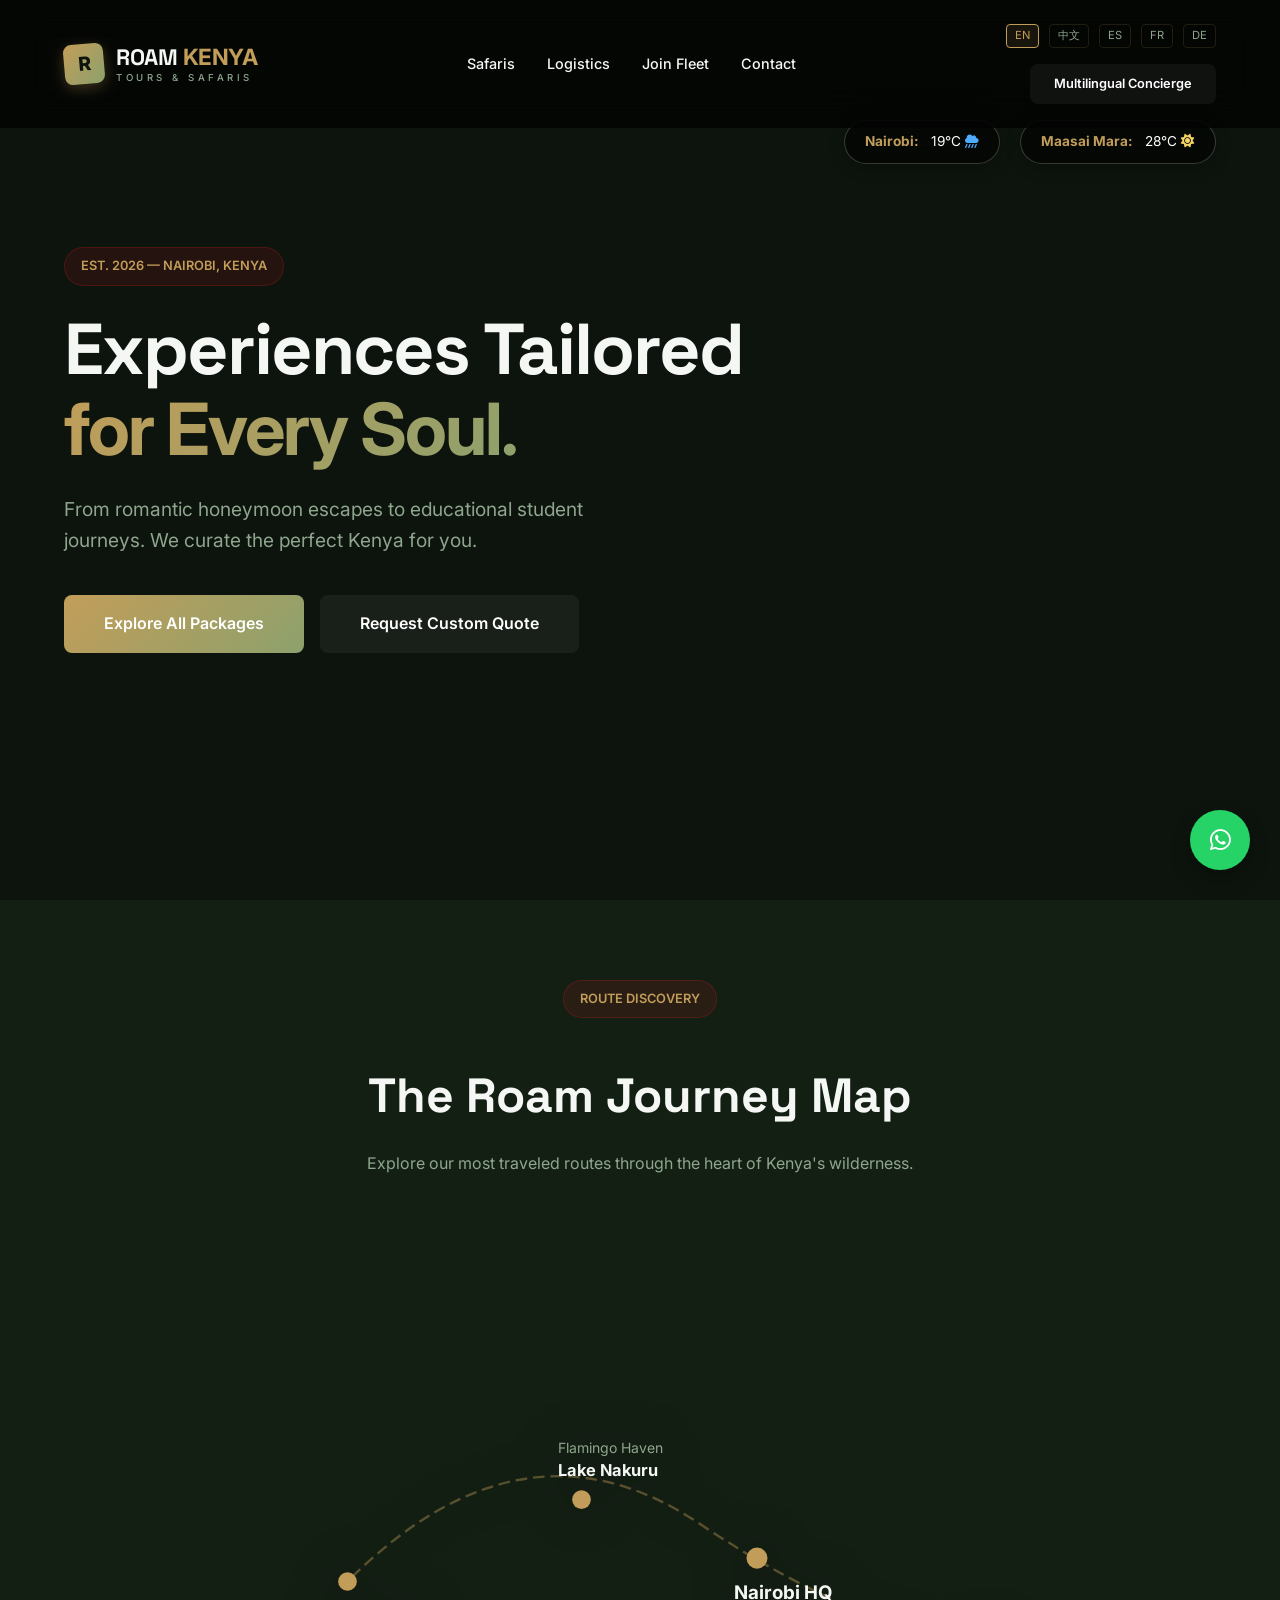
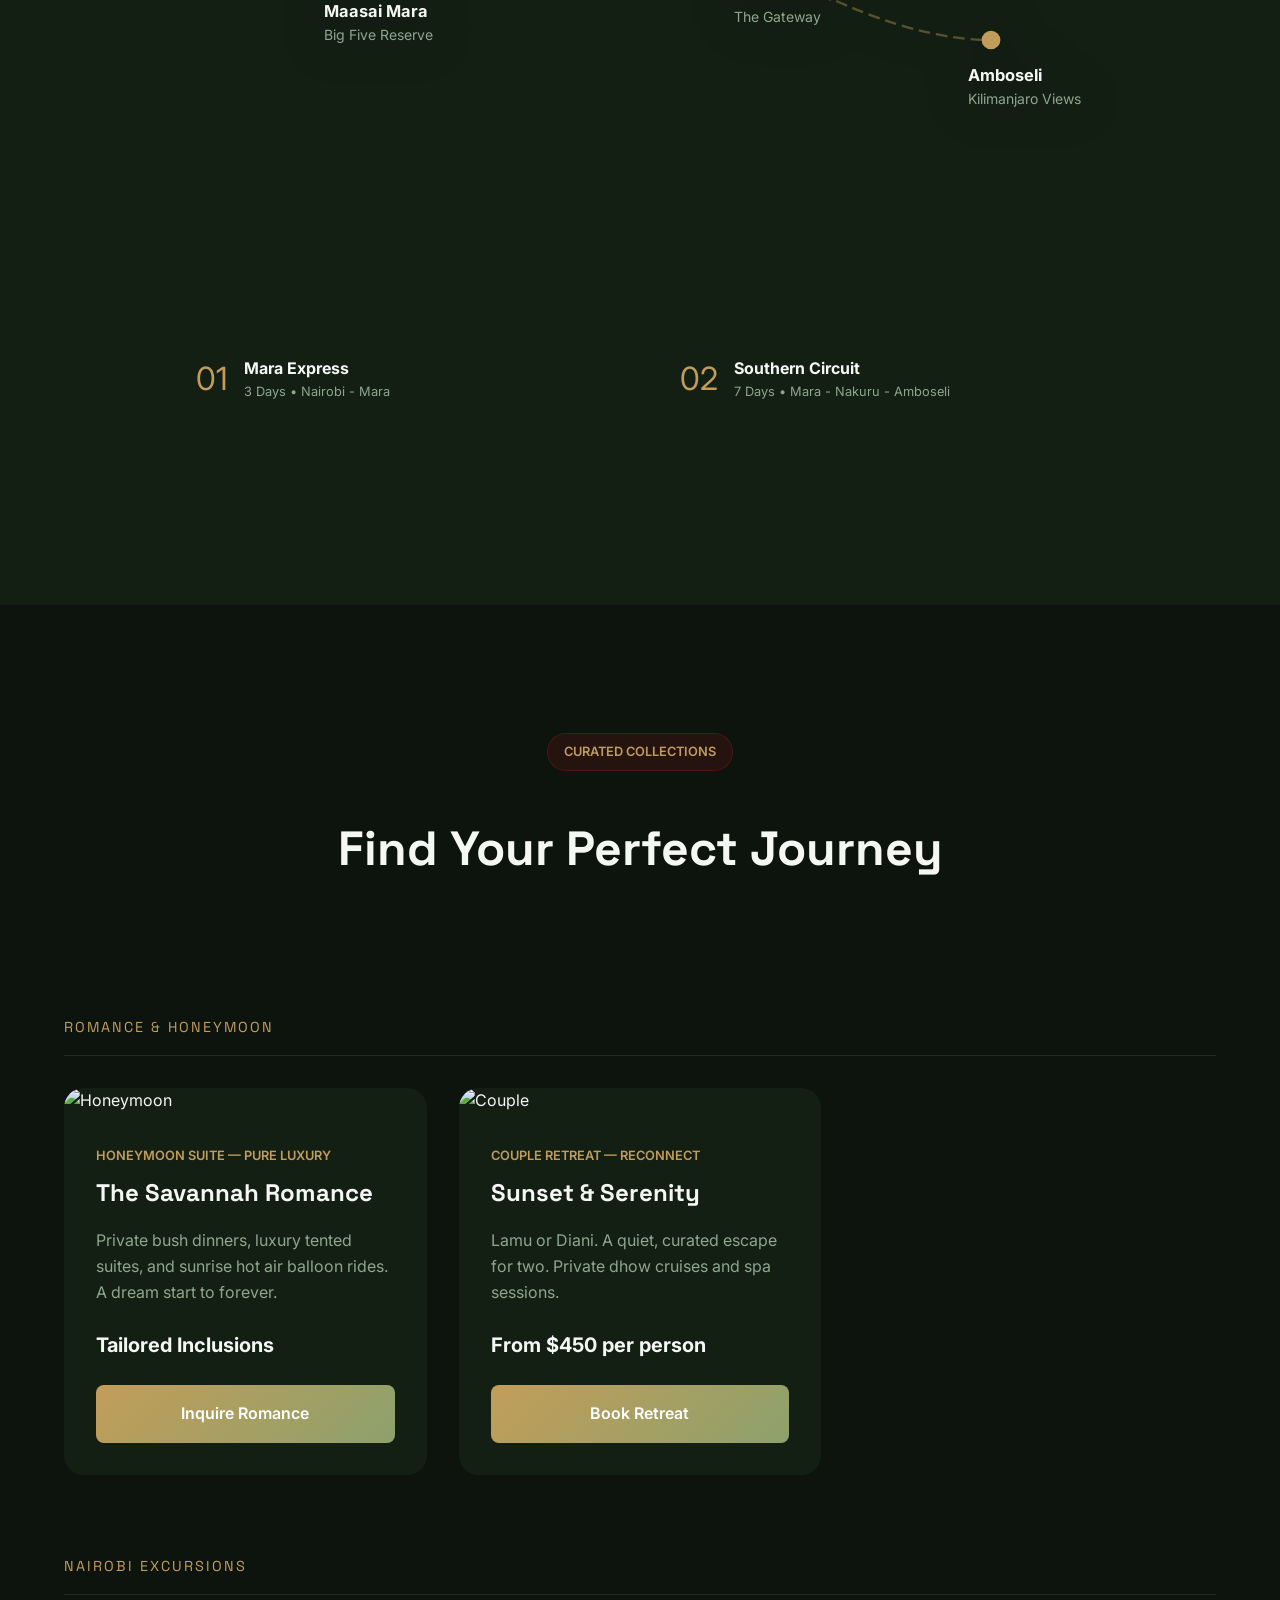
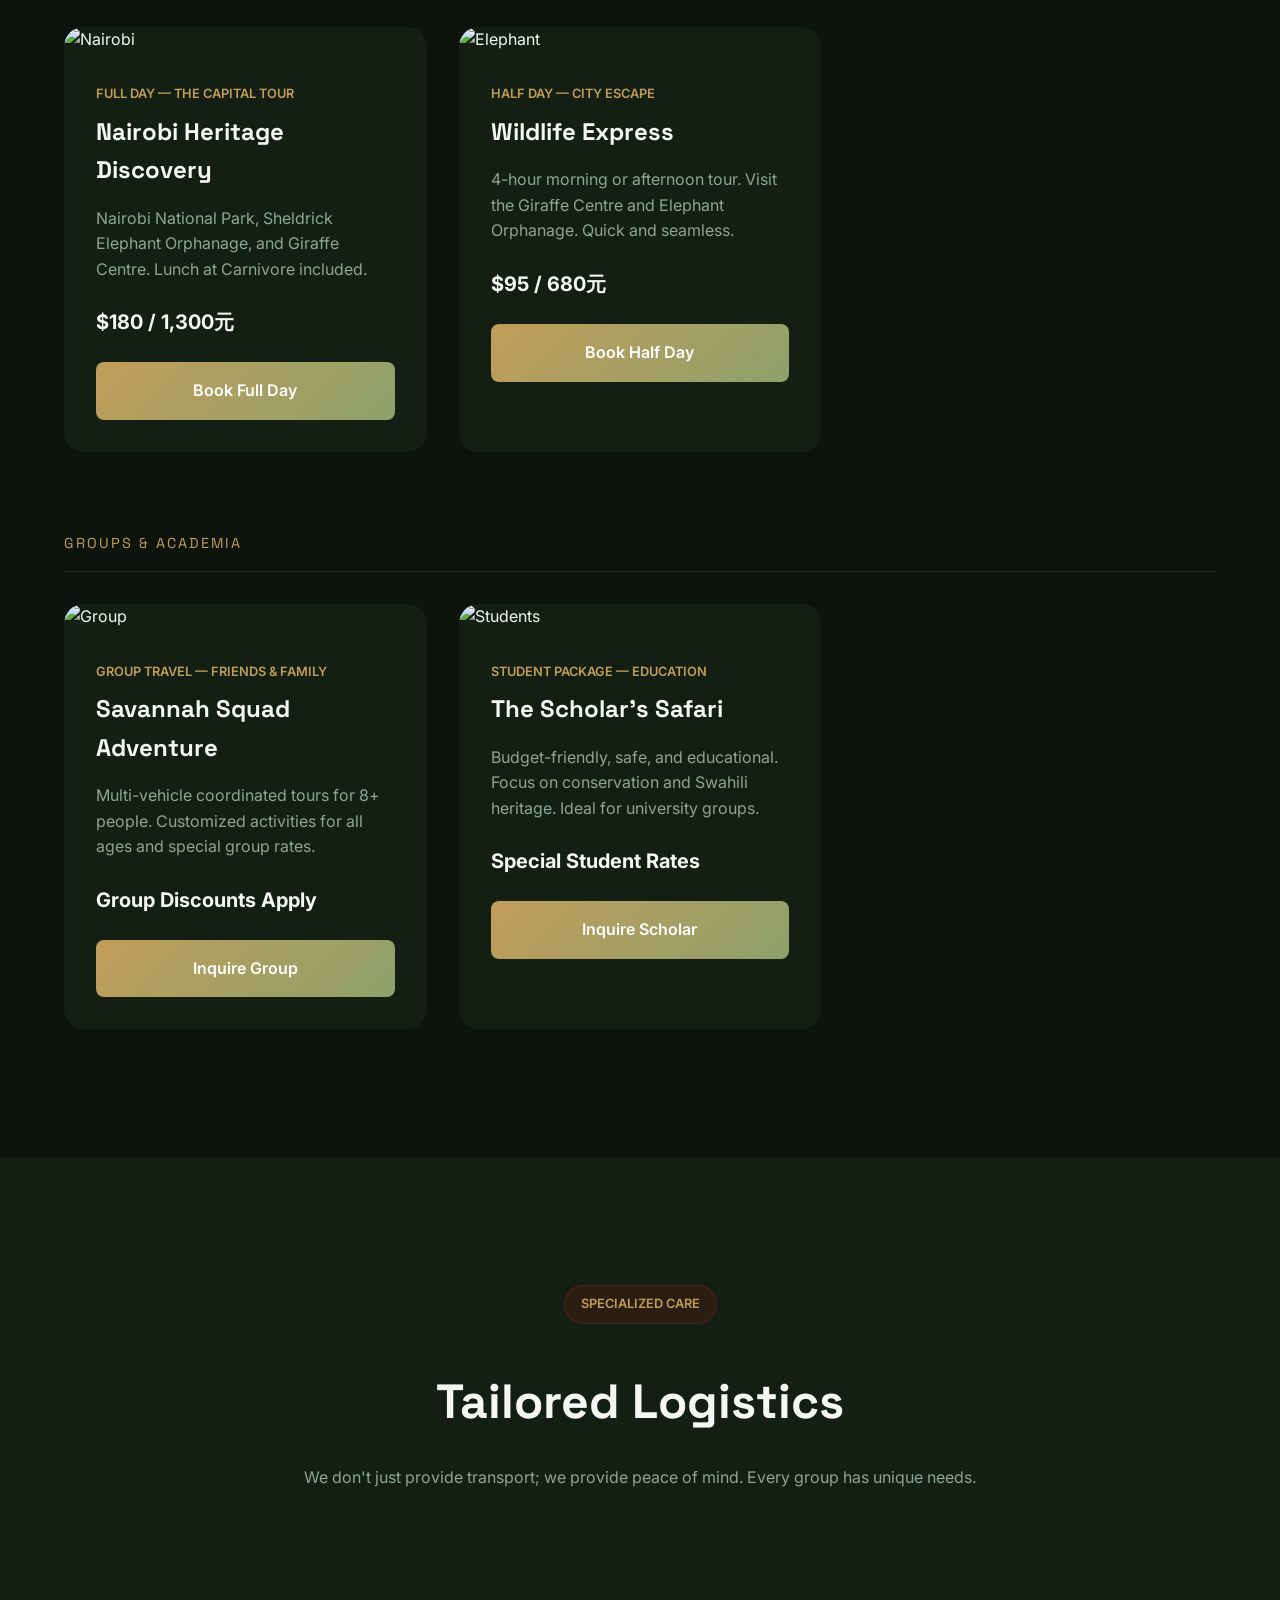
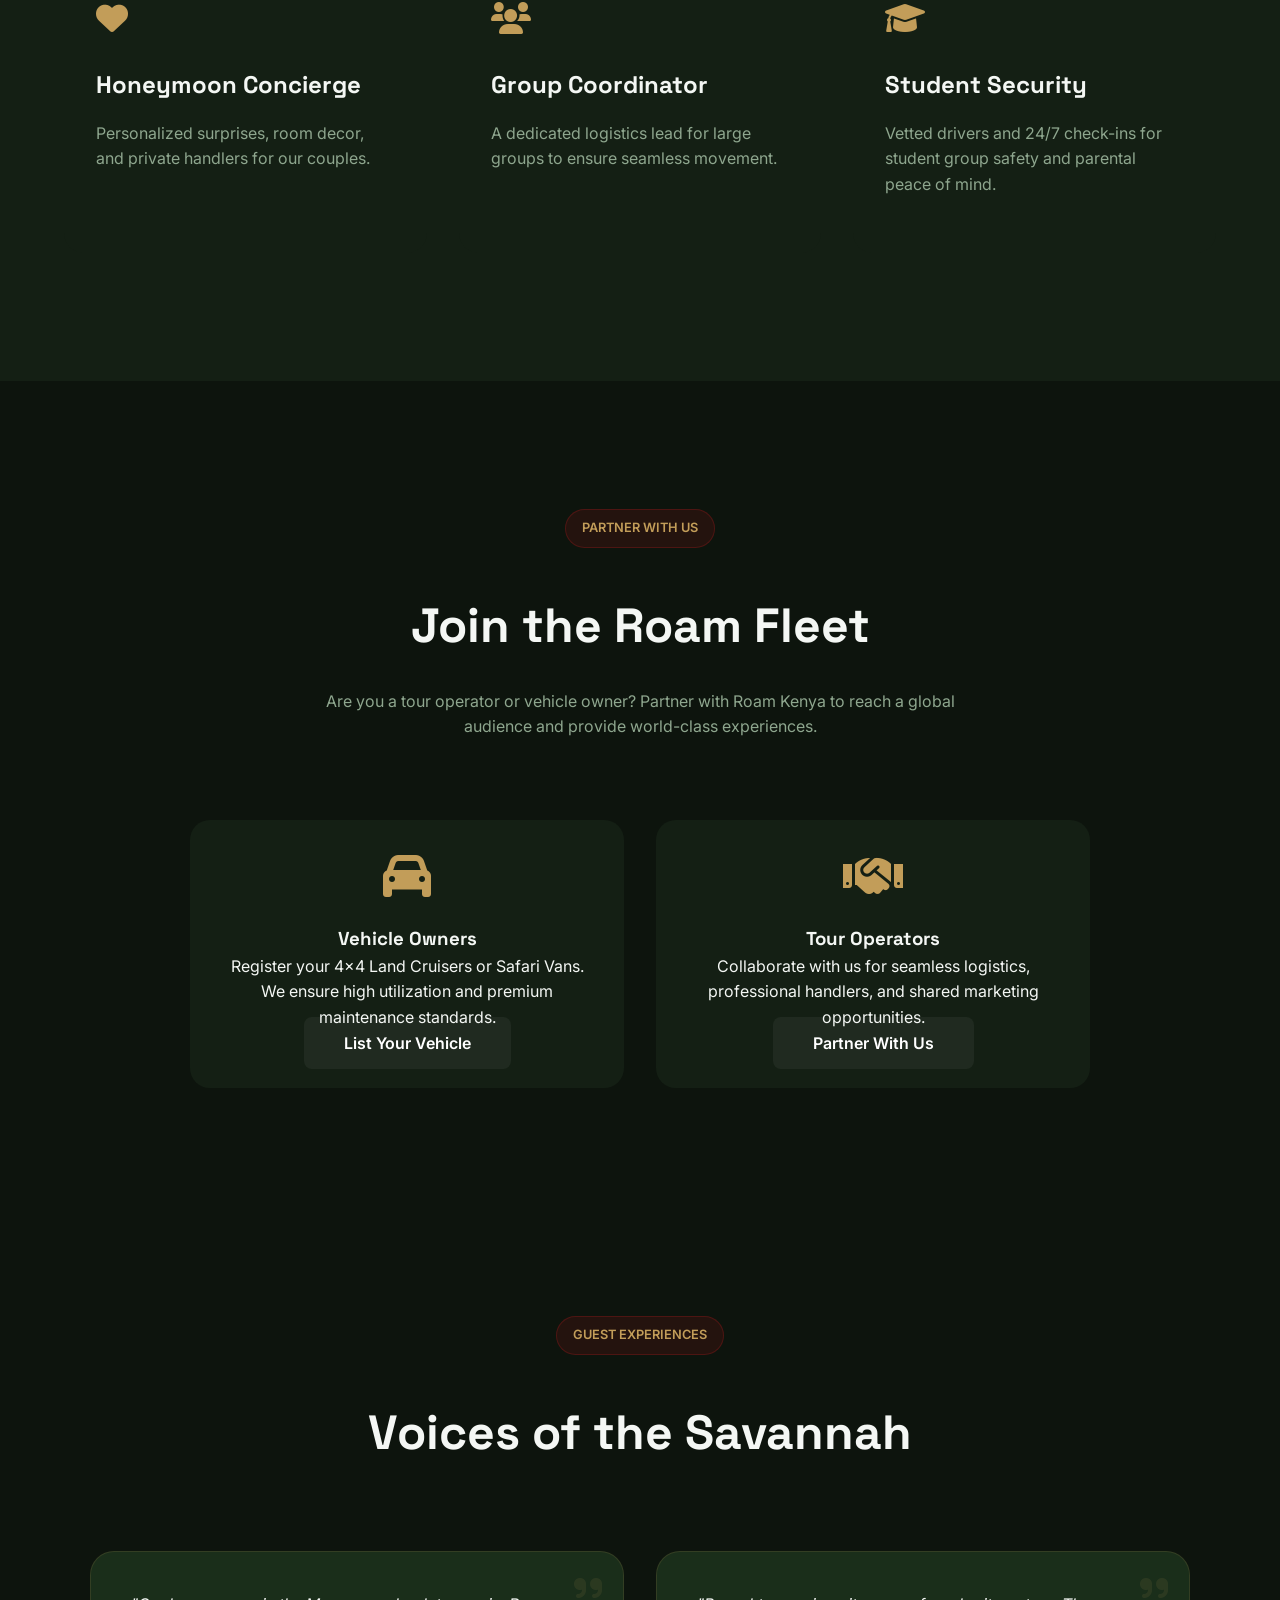
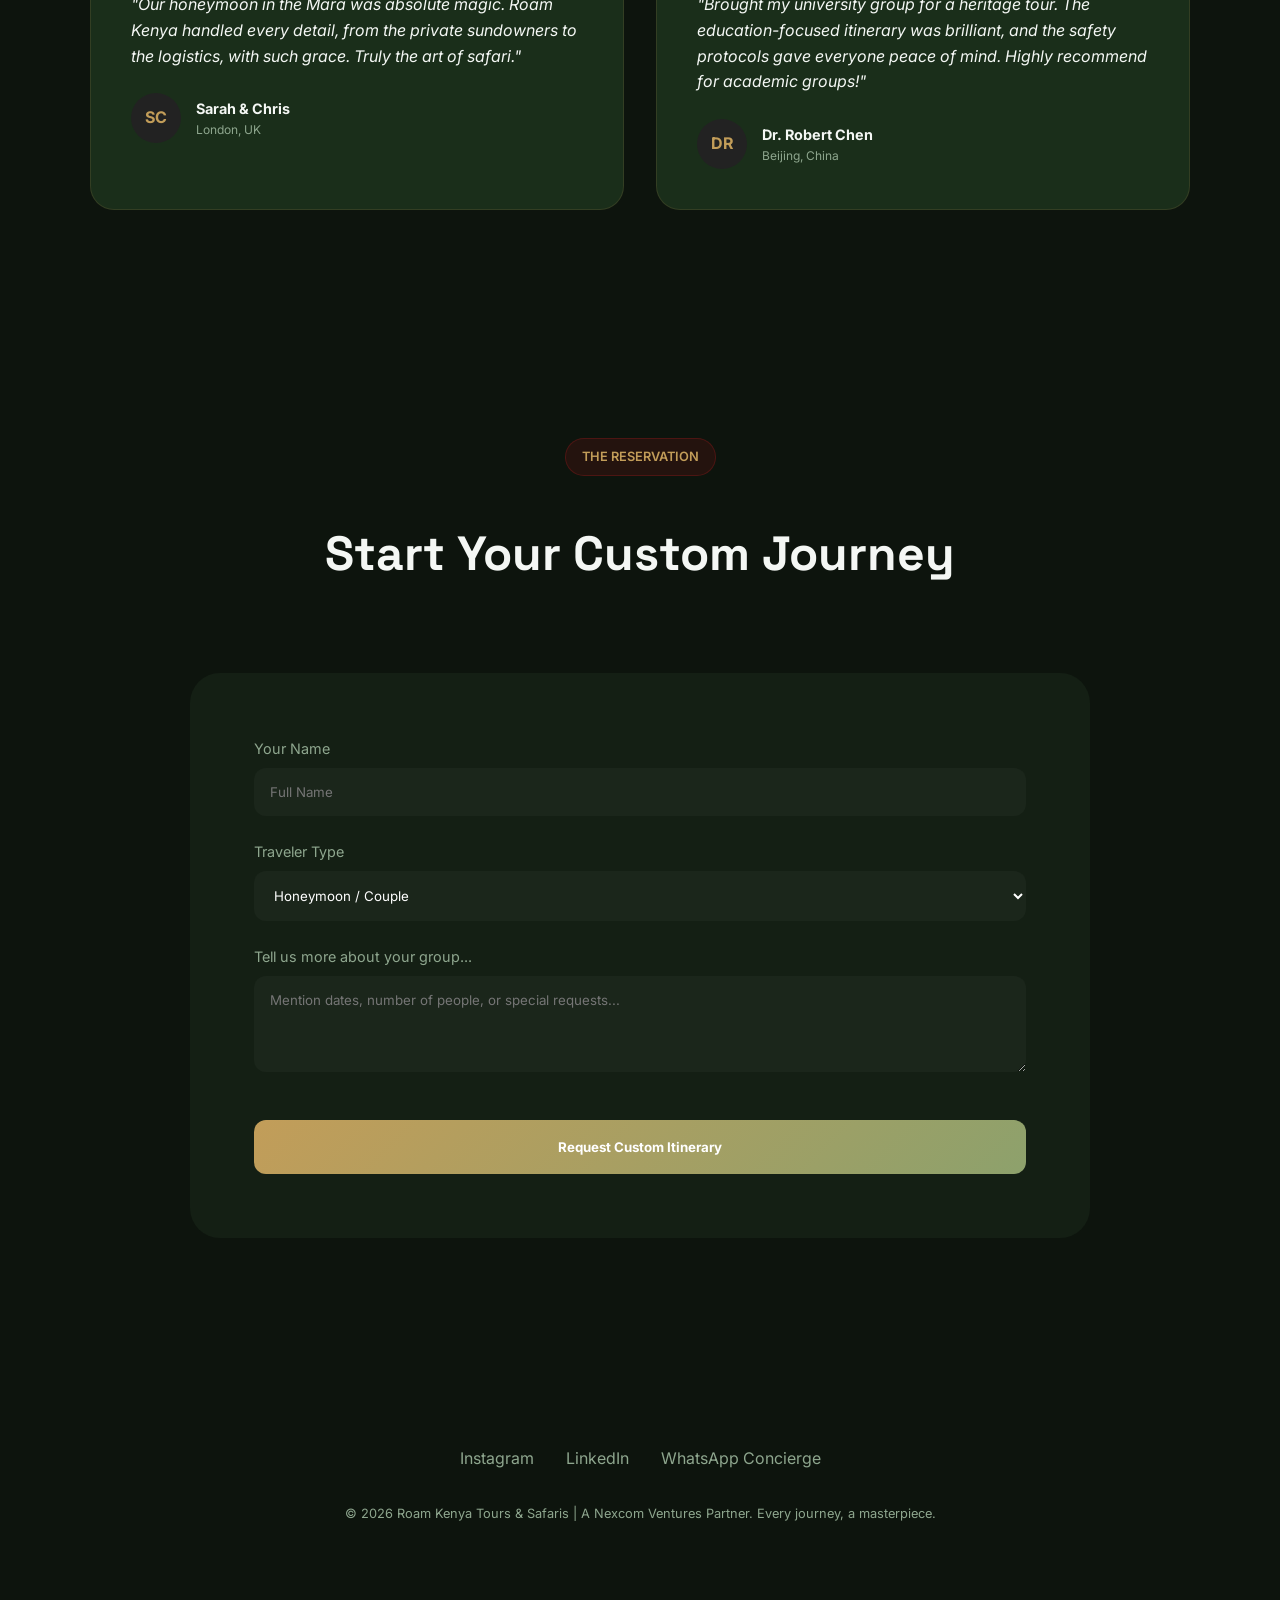
==== commit 081d167b: "Fix video hero and weather bar visibility" ====
--- a/index.html
+++ b/index.html
@@ -123,21 +123,22 @@
         </div>
     </nav>
 
-    <section id="hero">
-        <video autoplay muted loop playsinline id="hero-video" style="position: absolute; top: 0; left: 0; width: 100%; height: 100%; object-fit: cover; z-index: -1; opacity: 0.6;">
+    <section id="hero" style="background: url('https://images.pexels.com/photos/259447/pexels-photo-259447.jpeg?auto=compress&cs=tinysrgb&w=1260&h=750&dpr=2') center/cover no-repeat; position: relative;">
+        <video autoplay muted loop playsinline id="hero-video" style="position: absolute; top: 0; left: 0; width: 100%; height: 100%; object-fit: cover; z-index: 1; opacity: 0.6;">
+            <source src="https://v1.bg.ot07.com/api/v1/render/ezgif-1-3965646564.mp4" type="video/mp4">
             <source src="https://assets.mixkit.co/videos/preview/mixkit-safari-jeep-driving-through-the-savannah-34533-large.mp4" type="video/mp4">
         </video>
-        <div class="weather-bar" style="position: absolute; top: 100px; right: 5%; display: flex; gap: 20px; z-index: 10;">
-            <div class="weather-item" style="background: rgba(0,0,0,0.5); padding: 8px 15px; border-radius: 50px; border: 1px solid rgba(255,255,255,0.1); backdrop-filter: blur(5px); display: flex; align-items: center; gap: 10px; font-size: 0.8rem;">
-                <span style="color: var(--primary);">Nairobi:</span>
-                <span>19°C <i class="fas fa-cloud-showers-heavy"></i></span>
-            </div>
-            <div class="weather-item" style="background: rgba(0,0,0,0.5); padding: 8px 15px; border-radius: 50px; border: 1px solid rgba(255,255,255,0.1); backdrop-filter: blur(5px); display: flex; align-items: center; gap: 10px; font-size: 0.8rem;">
-                <span style="color: var(--primary);">Maasai Mara:</span>
-                <span>28°C <i class="fas fa-sun"></i></span>
-            </div>
-        </div>
-        <div class="hero-content">
+        <div class="weather-bar" style="position: absolute; top: 120px; right: 5%; display: flex; gap: 20px; z-index: 10;">
+            <div class="weather-item" style="background: rgba(0,0,0,0.6); padding: 10px 20px; border-radius: 50px; border: 1px solid rgba(255,255,255,0.2); backdrop-filter: blur(10px); display: flex; align-items: center; gap: 12px; font-size: 0.85rem; color: #fff; box-shadow: 0 4px 15px rgba(0,0,0,0.3);">
+                <span style="color: var(--primary); font-weight: 700;">Nairobi:</span>
+                <span>19°C <i class="fas fa-cloud-showers-heavy" style="color: #4facfe;"></i></span>
+            </div>
+            <div class="weather-item" style="background: rgba(0,0,0,0.6); padding: 10px 20px; border-radius: 50px; border: 1px solid rgba(255,255,255,0.2); backdrop-filter: blur(10px); display: flex; align-items: center; gap: 12px; font-size: 0.85rem; color: #fff; box-shadow: 0 4px 15px rgba(0,0,0,0.3);">
+                <span style="color: var(--primary); font-weight: 700;">Maasai Mara:</span>
+                <span>28°C <i class="fas fa-sun" style="color: #f6d365;"></i></span>
+            </div>
+        </div>
+        <div class="hero-content" style="position: relative; z-index: 5;">
             <div class="hero-tag" data-i18n="hero-tag">Est. 2026 — Nairobi, Kenya</div>
             <h1 data-i18n="hero-title">Experiences Tailored <br><span>for Every Soul.</span></h1>
             <p data-i18n="hero-p">From romantic honeymoon escapes to educational student journeys. We curate the perfect Kenya for you.</p>
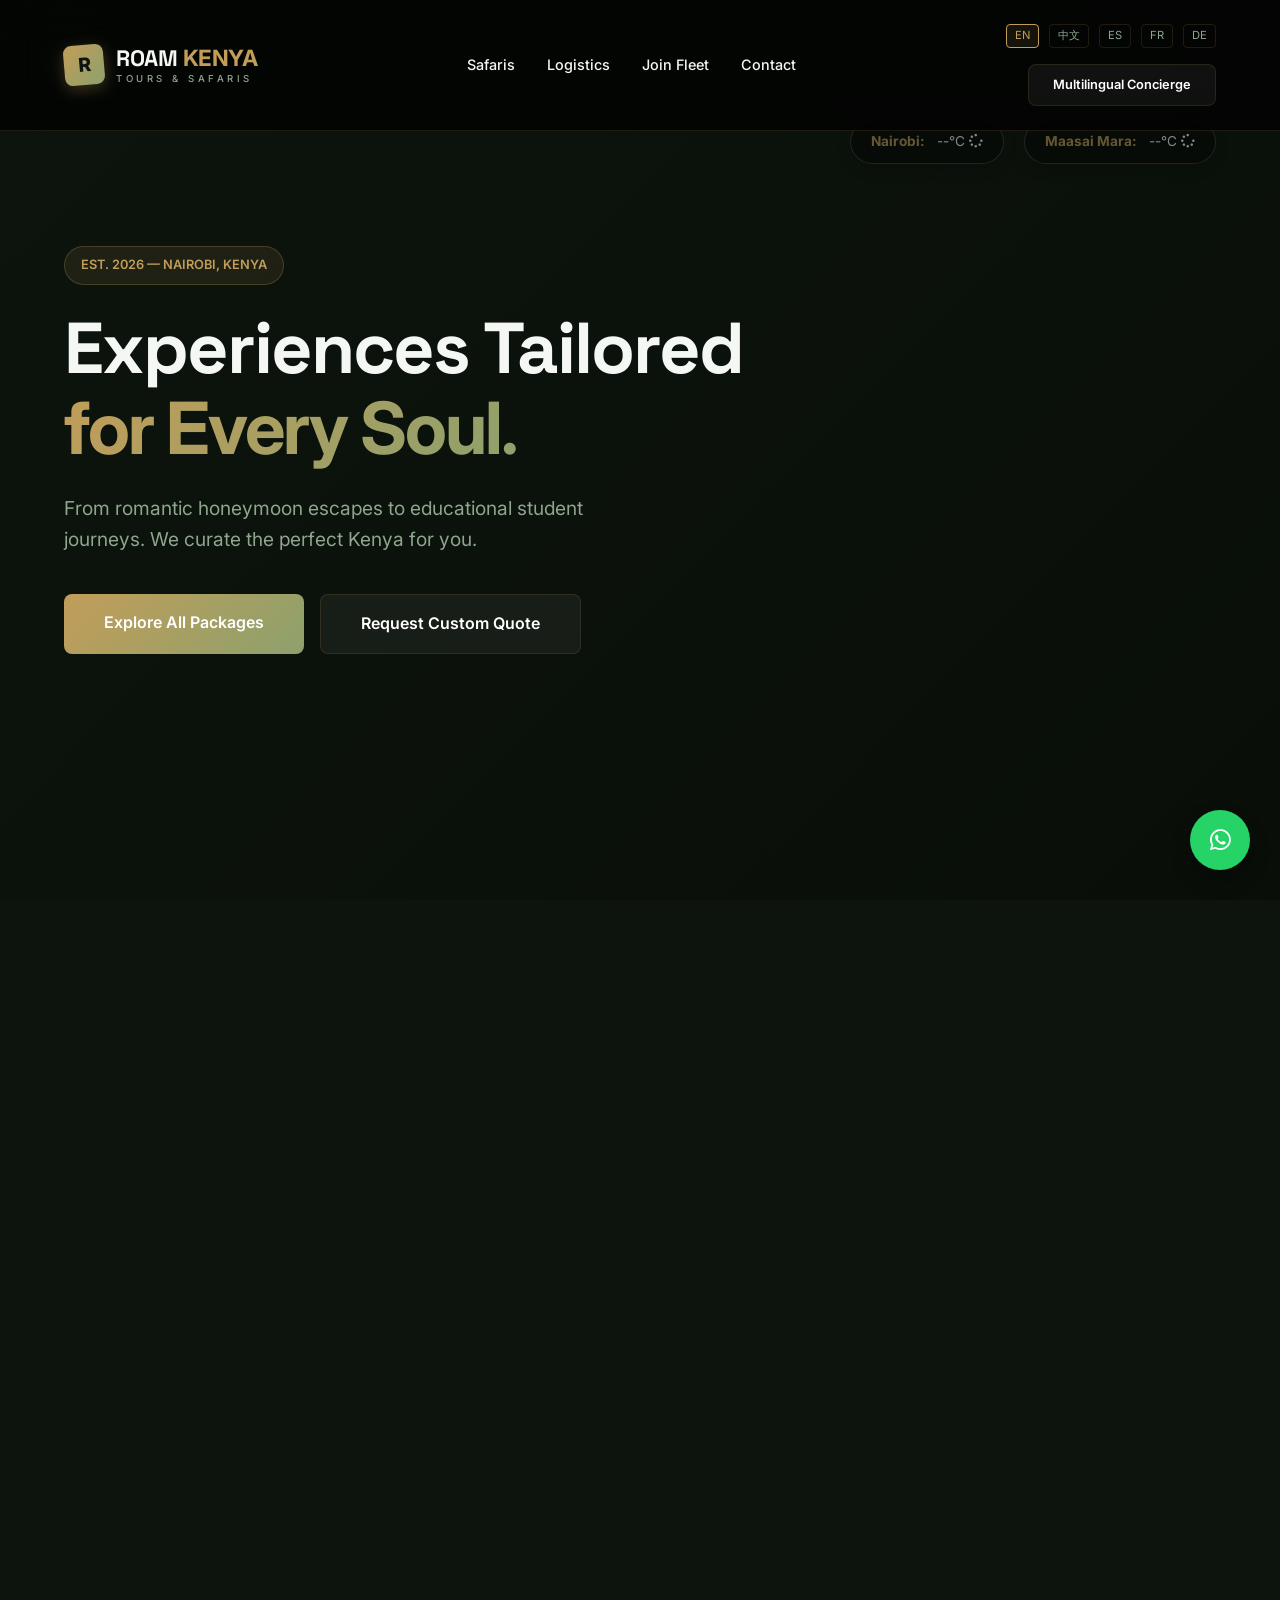
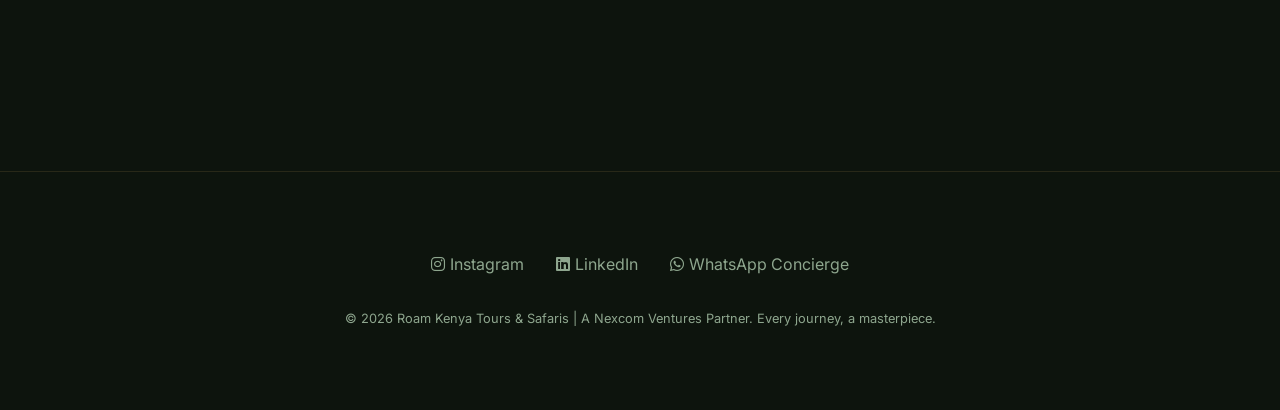
==== commit ce9439ae: "Redesign: full hero video, WA integration, mobile-first, Nairobi weather" ====
--- a/index.html
+++ b/index.html
@@ -4,97 +4,16 @@
     <meta charset="UTF-8">
     <meta name="viewport" content="width=device-width, initial-scale=1.0">
     <title>Roam Kenya Tours & Safaris | The Art of Safari</title>
+    <meta name="description" content="Roam Kenya — curated safari experiences for honeymooners, groups, students and adventurers. Based in Nairobi, Kenya.">
     <link rel="stylesheet" href="css/style.css">
     <link rel="stylesheet" href="https://cdnjs.cloudflare.com/ajax/libs/font-awesome/6.0.0/css/all.min.css">
     <link rel="preconnect" href="https://fonts.googleapis.com">
     <link rel="preconnect" href="https://fonts.gstatic.com" crossorigin>
     <link href="https://fonts.googleapis.com/css2?family=Inter:wght@400;500;600;700&family=Space+Grotesk:wght@500;600;700&display=swap" rel="stylesheet">
-    <style>
-        /* Modern Animations */
-        .reveal {
-            opacity: 0;
-            transform: translateY(30px);
-            transition: all 0.8s cubic-bezier(0.2, 1, 0.3, 1);
-        }
-        .reveal.active {
-            opacity: 1;
-            transform: translateY(0);
-        }
-        
-        .testimonial-card {
-            background: var(--bg3);
-            border: 1px solid var(--border);
-            padding: 2.5rem;
-            border-radius: 24px;
-            position: relative;
-            transition: var(--transition);
-        }
-        .testimonial-card:hover {
-            border-color: var(--primary);
-            transform: translateY(-5px);
-        }
-        .testimonial-card i.quote-icon {
-            position: absolute;
-            top: 20px;
-            right: 20px;
-            font-size: 2rem;
-            opacity: 0.1;
-            color: var(--primary);
-        }
-        
-        .lang-switch {
-            display: flex;
-            gap: 10px;
-            font-size: 0.7rem;
-            margin-bottom: 1rem;
-        }
-        .lang-switch a {
-            color: var(--gray);
-            text-decoration: none;
-            padding: 2px 8px;
-            border: 1px solid var(--border);
-            border-radius: 4px;
-            cursor: pointer;
-            transition: all 0.3s ease;
-        }
-        .lang-switch a:hover {
-            border-color: var(--primary);
-            color: var(--primary);
-        }
-        .lang-switch a.active {
-            color: var(--primary);
-            border-color: var(--primary);
-            background: rgba(194, 157, 89, 0.1);
-        }
-        .package-category {
-            grid-column: 1 / -1;
-            margin-top: 3rem;
-            padding-bottom: 1rem;
-            border-bottom: 1px solid var(--border);
-            color: var(--primary);
-            font-family: 'Space Grotesk', sans-serif;
-            text-transform: uppercase;
-            letter-spacing: 2px;
-            font-size: 0.9rem;
-        }
-
-        @media (max-width: 768px) {
-            .weather-bar {
-                top: 80px !important;
-                right: 0 !important;
-                left: 0 !important;
-                justify-content: center;
-                gap: 10px !important;
-            }
-            .weather-item {
-                font-size: 0.65rem !important;
-                padding: 4px 8px !important;
-            }
-        }
-    </style>
 </head>
 <body>
 
+    <!-- ===== NAVIGATION ===== -->
     <nav>
         <a href="#" class="logo">
             <div style="display: flex; align-items: center; gap: 12px;">
@@ -121,24 +40,44 @@
             </div>
             <a href="https://wa.me/254722816001" class="btn-secondary" style="padding: 0.6rem 1.5rem; font-size: 0.8rem;" data-i18n="nav-concierge">Multilingual Concierge</a>
         </div>
+        <!-- Hamburger for Mobile -->
+        <div class="hamburger" id="hamburger" onclick="toggleMobileNav()">
+            <span></span>
+            <span></span>
+            <span></span>
+        </div>
     </nav>
 
-    <section id="hero" style="background: url('https://images.pexels.com/photos/259447/pexels-photo-259447.jpeg?auto=compress&cs=tinysrgb&w=1260&h=750&dpr=2') center/cover no-repeat; position: relative;">
-        <video autoplay muted loop playsinline id="hero-video" style="position: absolute; top: 0; left: 0; width: 100%; height: 100%; object-fit: cover; z-index: 1; opacity: 0.6;">
-            <source src="https://v1.bg.ot07.com/api/v1/render/ezgif-1-3965646564.mp4" type="video/mp4">
+    <!-- Mobile Nav Drawer -->
+    <div class="mobile-nav" id="mobile-nav">
+        <a href="#safaris" onclick="toggleMobileNav()" data-i18n="nav-safaris">Safaris</a>
+        <a href="#logistics" onclick="toggleMobileNav()" data-i18n="nav-logistics">Logistics</a>
+        <a href="#fleet" onclick="toggleMobileNav()" data-i18n="nav-fleet">Join Fleet</a>
+        <a href="#contact" onclick="toggleMobileNav()" data-i18n="nav-contact">Contact</a>
+        <a href="https://wa.me/254722816001" style="color: var(--whatsapp); margin-top: 1rem;" data-i18n="nav-concierge">Multilingual Concierge</a>
+    </div>
+
+    <!-- ===== HERO ===== -->
+    <section id="hero">
+        <video autoplay muted loop playsinline id="hero-video">
             <source src="https://assets.mixkit.co/videos/preview/mixkit-safari-jeep-driving-through-the-savannah-34533-large.mp4" type="video/mp4">
+            <!-- Fallback poster -->
         </video>
-        <div class="weather-bar" style="position: absolute; top: 120px; right: 5%; display: flex; gap: 20px; z-index: 10;">
-            <div class="weather-item" style="background: rgba(0,0,0,0.6); padding: 10px 20px; border-radius: 50px; border: 1px solid rgba(255,255,255,0.2); backdrop-filter: blur(10px); display: flex; align-items: center; gap: 12px; font-size: 0.85rem; color: #fff; box-shadow: 0 4px 15px rgba(0,0,0,0.3);">
-                <span style="color: var(--primary); font-weight: 700;">Nairobi:</span>
-                <span>19°C <i class="fas fa-cloud-showers-heavy" style="color: #4facfe;"></i></span>
-            </div>
-            <div class="weather-item" style="background: rgba(0,0,0,0.6); padding: 10px 20px; border-radius: 50px; border: 1px solid rgba(255,255,255,0.2); backdrop-filter: blur(10px); display: flex; align-items: center; gap: 12px; font-size: 0.85rem; color: #fff; box-shadow: 0 4px 15px rgba(0,0,0,0.3);">
-                <span style="color: var(--primary); font-weight: 700;">Maasai Mara:</span>
-                <span>28°C <i class="fas fa-sun" style="color: #f6d365;"></i></span>
-            </div>
-        </div>
-        <div class="hero-content" style="position: relative; z-index: 5;">
+        <div class="hero-overlay"></div>
+
+        <!-- Live Weather Bar -->
+        <div class="weather-bar" id="weather-bar">
+            <div class="weather-item weather-loading" id="weather-nairobi">
+                <span class="city">Nairobi:</span>
+                <span id="nairobi-temp">--°C <i class="fas fa-spinner fa-spin"></i></span>
+            </div>
+            <div class="weather-item weather-loading" id="weather-mara">
+                <span class="city">Maasai Mara:</span>
+                <span id="mara-temp">--°C <i class="fas fa-spinner fa-spin"></i></span>
+            </div>
+        </div>
+
+        <div class="hero-content">
             <div class="hero-tag" data-i18n="hero-tag">Est. 2026 — Nairobi, Kenya</div>
             <h1 data-i18n="hero-title">Experiences Tailored <br><span>for Every Soul.</span></h1>
             <p data-i18n="hero-p">From romantic honeymoon escapes to educational student journeys. We curate the perfect Kenya for you.</p>
@@ -149,6 +88,7 @@
         </div>
     </section>
 
+    <!-- ===== ROUTE MAP ===== -->
     <section id="map" class="reveal" style="background: var(--bg2); padding: 80px 0;">
         <div class="section-header">
             <div class="hero-tag">Route Discovery</div>
@@ -156,32 +96,25 @@
             <p style="color: var(--gray); max-width: 600px; margin: 1rem auto;">Explore our most traveled routes through the heart of Kenya's wilderness.</p>
         </div>
         <div class="map-container" style="max-width: 1000px; margin: 4rem auto; position: relative; padding: 2rem;">
-            <!-- Simplified Stylized Map SVG -->
             <svg viewBox="0 0 800 500" style="width: 100%; height: auto; filter: drop-shadow(0 0 20px rgba(0,0,0,0.5));">
                 <path d="M150,250 Q300,100 450,200 T700,300" fill="none" stroke="var(--primary)" stroke-width="2" stroke-dasharray="10,5" opacity="0.4">
                     <animate attributeName="stroke-dashoffset" from="100" to="0" dur="5s" repeatCount="indefinite" />
                 </path>
-                
-                <!-- Location Nodes -->
                 <circle cx="150" cy="250" r="8" fill="var(--primary)" />
                 <text x="130" y="280" fill="var(--text)" font-size="14" font-weight="bold">Maasai Mara</text>
                 <text x="130" y="300" fill="var(--gray)" font-size="12">Big Five Reserve</text>
-
                 <circle cx="350" cy="180" r="8" fill="var(--primary)" />
                 <text x="330" y="160" fill="var(--text)" font-size="14" font-weight="bold">Lake Nakuru</text>
                 <text x="330" y="140" fill="var(--gray)" font-size="12">Flamingo Haven</text>
-
                 <circle cx="500" cy="230" r="10" fill="var(--primary)">
                     <animate attributeName="r" values="8;12;8" dur="2s" repeatCount="indefinite" />
                 </circle>
                 <text x="480" y="265" fill="var(--text)" font-size="16" font-weight="bold">Nairobi HQ</text>
                 <text x="480" y="285" fill="var(--gray)" font-size="12">The Gateway</text>
-
                 <circle cx="700" cy="300" r="8" fill="var(--primary)" />
                 <text x="680" y="335" fill="var(--text)" font-size="14" font-weight="bold">Amboseli</text>
                 <text x="680" y="355" fill="var(--gray)" font-size="12">Kilimanjaro Views</text>
             </svg>
-            
             <div class="grid" style="margin-top: 3rem;">
                 <div class="card" style="padding: 1.5rem; display: flex; gap: 1rem; align-items: center;">
                     <span style="font-size: 2rem; color: var(--primary);">01</span>
@@ -201,6 +134,7 @@
         </div>
     </section>
 
+    <!-- ===== SAFARI PACKAGES ===== -->
     <section id="safaris" class="reveal">
         <div class="section-header">
             <div class="hero-tag" data-i18n="safaris-tag">Curated Collections</div>
@@ -208,9 +142,8 @@
         </div>
         <div class="grid">
 
-            <!-- CATEGORY: ROMANCE & HONEYMOON -->
             <div class="package-category" data-i18n="cat-romance">Romance & Honeymoon</div>
-            
+
             <div class="card">
                 <img src="https://images.unsplash.com/photo-1516026672322-bc52d61a55d5?q=80&w=1000&auto=format&fit=crop" alt="Honeymoon" class="card-img">
                 <div class="card-content">
@@ -218,7 +151,7 @@
                     <h3 data-i18n="pkg1-title">The Savannah Romance</h3>
                     <p data-i18n="pkg1-p">Private bush dinners, luxury tented suites, and sunrise hot air balloon rides. A dream start to forever.</p>
                     <div class="card-price" data-i18n="pkg1-price">Tailored Inclusions</div>
-                    <a href="https://wa.me/254722816001?text=Inquiry: Honeymoon Package" class="btn-primary" style="display: block; text-align: center;" data-i18n="pkg-btn">Inquire Romance</a>
+                    <a href="https://wa.me/254722816001?text=Inquiry: Honeymoon Package" class="btn-primary" style="display: block; text-align: center;" data-i18n="pkg-btn-romance">Inquire Romance</a>
                 </div>
             </div>
 
@@ -228,12 +161,11 @@
                     <div class="card-tag" data-i18n="pkg2-tag">Couple Retreat — Reconnect</div>
                     <h3 data-i18n="pkg2-title">Sunset & Serenity</h3>
                     <p data-i18n="pkg2-p">Lamu or Diani. A quiet, curated escape for two. Private dhow cruises and spa sessions.</p>
-                    <div class="card-price" data-i18n="pkg2-price">From $450 per person</div>
-                    <a href="https://wa.me/254722816001?text=Inquiry: Couple Retreat" class="btn-primary" style="display: block; text-align: center;" data-i18n="pkg-btn">Book Retreat</a>
-                </div>
-            </div>
-
-            <!-- CATEGORY: NAIROBI PACKAGES -->
+                    <div class="card-price" data-i18n="pkg2-price">From $450 / KES 58,000 per person</div>
+                    <a href="https://wa.me/254722816001?text=Inquiry: Couple Retreat" class="btn-primary" style="display: block; text-align: center;" data-i18n="pkg-btn-retreat">Book Retreat</a>
+                </div>
+            </div>
+
             <div class="package-category" data-i18n="cat-nairobi">Nairobi Excursions</div>
 
             <div class="card">
@@ -242,8 +174,8 @@
                     <div class="card-tag" data-i18n="pkg3-tag">Full Day — The Capital Tour</div>
                     <h3 data-i18n="pkg3-title">Nairobi Heritage Discovery</h3>
                     <p data-i18n="pkg3-p">Nairobi National Park, Sheldrick Elephant Orphanage, and Giraffe Centre. Lunch at Carnivore included.</p>
-                    <div class="card-price" data-i18n="pkg3-price">$180 / 1,300元</div>
-                    <a href="https://wa.me/254722816001?text=Inquiry: Nairobi Full Day" class="btn-primary" style="display: block; text-align: center;" data-i18n="pkg-btn">Book Full Day</a>
+                    <div class="card-price" data-i18n="pkg3-price">$180 / KES 23,000 / 1,300元</div>
+                    <a href="https://wa.me/254722816001?text=Inquiry: Nairobi Full Day" class="btn-primary" style="display: block; text-align: center;" data-i18n="pkg-btn-full">Book Full Day</a>
                 </div>
             </div>
 
@@ -253,12 +185,11 @@
                     <div class="card-tag" data-i18n="pkg4-tag">Half Day — City Escape</div>
                     <h3 data-i18n="pkg4-title">Wildlife Express</h3>
                     <p data-i18n="pkg4-p">4-hour morning or afternoon tour. Visit the Giraffe Centre and Elephant Orphanage. Quick and seamless.</p>
-                    <div class="card-price" data-i18n="pkg4-price">$95 / 680元</div>
-                    <a href="https://wa.me/254722816001?text=Inquiry: Nairobi Half Day" class="btn-primary" style="display: block; text-align: center;" data-i18n="pkg-btn">Book Half Day</a>
-                </div>
-            </div>
-
-            <!-- CATEGORY: SPECIAL GROUPS -->
+                    <div class="card-price" data-i18n="pkg4-price">$95 / KES 12,500 / 680元</div>
+                    <a href="https://wa.me/254722816001?text=Inquiry: Nairobi Half Day" class="btn-primary" style="display: block; text-align: center;" data-i18n="pkg-btn-half">Book Half Day</a>
+                </div>
+            </div>
+
             <div class="package-category" data-i18n="cat-groups">Groups & Academia</div>
 
             <div class="card">
@@ -268,7 +199,7 @@
                     <h3 data-i18n="pkg5-title">Savannah Squad Adventure</h3>
                     <p data-i18n="pkg5-p">Multi-vehicle coordinated tours for 8+ people. Customized activities for all ages and special group rates.</p>
                     <div class="card-price" data-i18n="pkg5-price">Group Discounts Apply</div>
-                    <a href="https://wa.me/254722816001?text=Inquiry: Group Travel" class="btn-primary" style="display: block; text-align: center;" data-i18n="pkg-btn">Inquire Group</a>
+                    <a href="https://wa.me/254722816001?text=Inquiry: Group Travel" class="btn-primary" style="display: block; text-align: center;" data-i18n="pkg-btn-group">Inquire Group</a>
                 </div>
             </div>
 
@@ -279,13 +210,14 @@
                     <h3 data-i18n="pkg6-title">The Scholar's Safari</h3>
                     <p data-i18n="pkg6-p">Budget-friendly, safe, and educational. Focus on conservation and Swahili heritage. Ideal for university groups.</p>
                     <div class="card-price" data-i18n="pkg6-price">Special Student Rates</div>
-                    <a href="https://wa.me/254722816001?text=Inquiry: Student Package" class="btn-primary" style="display: block; text-align: center;" data-i18n="pkg-btn">Inquire Scholar</a>
+                    <a href="https://wa.me/254722816001?text=Inquiry: Student Package" class="btn-primary" style="display: block; text-align: center;" data-i18n="pkg-btn-scholar">Inquire Scholar</a>
                 </div>
             </div>
 
         </div>
     </section>
 
+    <!-- ===== LOGISTICS ===== -->
     <section id="logistics" style="background: var(--bg2);" class="reveal">
         <div class="section-header">
             <div class="hero-tag" data-i18n="logistics-tag">Specialized Care</div>
@@ -317,6 +249,7 @@
         </div>
     </section>
 
+    <!-- ===== FLEET ===== -->
     <section id="fleet" class="reveal">
         <div class="section-header">
             <div class="hero-tag" data-i18n="fleet-tag">Partner with Us</div>
@@ -339,6 +272,7 @@
         </div>
     </section>
 
+    <!-- ===== TESTIMONIALS ===== -->
     <section id="testimonials" class="reveal" style="padding: 100px 0;">
         <div class="section-header">
             <div class="hero-tag" data-i18n="test-tag">Guest Experiences</div>
@@ -349,10 +283,10 @@
                 <i class="fas fa-quote-right quote-icon"></i>
                 <p style="font-style: italic; margin-bottom: 1.5rem; color: var(--text);" data-i18n="test1-p">"Our honeymoon in the Mara was absolute magic. Roam Kenya handled every detail, from the private sundowners to the logistics, with such grace. Truly the art of safari."</p>
                 <div style="display: flex; align-items: center; gap: 15px;">
-                    <div style="width: 50px; height: 50px; border-radius: 50%; background: #222; display: flex; align-items: center; justify-content: center; color: var(--primary); font-weight: bold;">SC</div>
+                    <img src="https://i.pravatar.cc/100?img=47" alt="Sarah & Chris" class="avatar-img">
                     <div>
                         <h4 style="font-size: 0.9rem;">Sarah & Chris</h4>
-                        <p style="font-size: 0.75rem; color: var(--gray);">London, UK</p>
+                        <p style="font-size: 0.75rem; color: var(--gray);">London, UK 🇬🇧</p>
                     </div>
                 </div>
             </div>
@@ -360,26 +294,38 @@
                 <i class="fas fa-quote-right quote-icon"></i>
                 <p style="font-style: italic; margin-bottom: 1.5rem; color: var(--text);" data-i18n="test2-p">"Brought my university group for a heritage tour. The education-focused itinerary was brilliant, and the safety protocols gave everyone peace of mind. Highly recommend for academic groups!"</p>
                 <div style="display: flex; align-items: center; gap: 15px;">
-                    <div style="width: 50px; height: 50px; border-radius: 50%; background: #222; display: flex; align-items: center; justify-content: center; color: var(--primary); font-weight: bold;">DR</div>
+                    <img src="https://i.pravatar.cc/100?img=12" alt="Dr. Robert Chen" class="avatar-img">
                     <div>
                         <h4 style="font-size: 0.9rem;">Dr. Robert Chen</h4>
-                        <p style="font-size: 0.75rem; color: var(--gray);">Beijing, China</p>
+                        <p style="font-size: 0.75rem; color: var(--gray);">Beijing, China 🇨🇳</p>
                     </div>
                 </div>
             </div>
+            <div class="testimonial-card">
+                <i class="fas fa-quote-right quote-icon"></i>
+                <p style="font-style: italic; margin-bottom: 1.5rem; color: var(--text);">"Roam Kenya arranged our family trip of 12 people flawlessly. Every detail was handled — from airport transfers to game drives. The kids still talk about the elephants in Amboseli!"</p>
+                <div style="display: flex; align-items: center; gap: 15px;">
+                    <img src="https://i.pravatar.cc/100?img=32" alt="The Patel Family" class="avatar-img">
+                    <div>
+                        <h4 style="font-size: 0.9rem;">The Patel Family</h4>
+                        <p style="font-size: 0.75rem; color: var(--gray);">Mumbai, India 🇮🇳</p>
+                    </div>
+                </div>
+            </div>
         </div>
     </section>
 
+    <!-- ===== CONTACT / RESERVATION ===== -->
     <section id="contact" class="reveal">
         <div class="section-header">
             <div class="hero-tag" data-i18n="contact-tag">The Reservation</div>
             <h2 data-i18n="contact-title">Start Your Custom Journey</h2>
         </div>
         <div class="form-container">
-            <form action="#">
+            <form id="inquiry-form" onsubmit="submitToWhatsApp(event)">
                 <div class="form-group">
                     <label data-i18n="form-name">Your Name</label>
-                    <input type="text" placeholder="Full Name" id="input-name">
+                    <input type="text" placeholder="Full Name" id="input-name" required>
                 </div>
                 <div class="form-group">
                     <label data-i18n="form-type">Traveler Type</label>
@@ -400,35 +346,98 @@
         </div>
     </section>
 
+    <!-- ===== FOOTER ===== -->
     <footer>
         <div class="footer-links">
-            <a href="#">Instagram</a>
-            <a href="#">LinkedIn</a>
-            <a href="https://wa.me/254722816001" data-i18n="footer-wa">WhatsApp Concierge</a>
+            <a href="https://www.instagram.com/nexcomventures__" target="_blank"><i class="fab fa-instagram" style="margin-right:5px;"></i>Instagram</a>
+            <a href="#"><i class="fab fa-linkedin" style="margin-right:5px;"></i>LinkedIn</a>
+            <a href="https://wa.me/254722816001" data-i18n="footer-wa"><i class="fab fa-whatsapp" style="margin-right:5px;"></i>WhatsApp Concierge</a>
         </div>
         <p style="color: var(--gray); font-size: 0.8rem;" data-i18n="footer-cp">&copy; 2026 Roam Kenya Tours & Safaris | A Nexcom Ventures Partner. Every journey, a masterpiece.</p>
     </footer>
 
-    <a href="https://wa.me/254722816001" class="whatsapp-float">
+    <!-- WhatsApp Float Button -->
+    <a href="https://wa.me/254722816001" class="whatsapp-float" title="Chat on WhatsApp">
         <i class="fab fa-whatsapp"></i>
     </a>
 
     <script>
-        // Scroll Reveal Implementation
-        const observerOptions = {
-            threshold: 0.1
-        };
-
+        // ===== MOBILE NAV =====
+        function toggleMobileNav() {
+            const nav = document.getElementById('mobile-nav');
+            const ham = document.getElementById('hamburger');
+            nav.classList.toggle('open');
+            ham.classList.toggle('open');
+            document.body.style.overflow = nav.classList.contains('open') ? 'hidden' : '';
+        }
+
+        // ===== SCROLL REVEAL =====
         const observer = new IntersectionObserver((entries) => {
             entries.forEach(entry => {
                 if (entry.isIntersecting) {
                     entry.target.classList.add('active');
                 }
             });
-        }, observerOptions);
+        }, { threshold: 0.1 });
 
         document.querySelectorAll('.reveal').forEach(el => observer.observe(el));
 
+        // ===== LIVE WEATHER =====
+        async function fetchWeather() {
+            // Using Open-Meteo (free, no API key needed)
+            // Nairobi: -1.286389, 36.817223 | Maasai Mara: -1.5, 35.15
+            const locations = [
+                { id: 'nairobi', name: 'Nairobi', lat: -1.286389, lon: 36.817223, el: 'nairobi-temp', bar: 'weather-nairobi' },
+                { id: 'mara', name: 'Maasai Mara', lat: -1.5, lon: 35.15, el: 'mara-temp', bar: 'weather-mara' }
+            ];
+
+            const weatherIcons = {
+                0: { icon: 'fa-sun', color: '#f6d365' },
+                1: { icon: 'fa-sun', color: '#f6d365' },
+                2: { icon: 'fa-cloud-sun', color: '#f6d365' },
+                3: { icon: 'fa-cloud', color: '#aaa' },
+                45: { icon: 'fa-smog', color: '#aaa' },
+                48: { icon: 'fa-smog', color: '#aaa' },
+                51: { icon: 'fa-cloud-drizzle', color: '#4facfe' },
+                61: { icon: 'fa-cloud-rain', color: '#4facfe' },
+                63: { icon: 'fa-cloud-showers-heavy', color: '#4facfe' },
+                80: { icon: 'fa-cloud-showers-heavy', color: '#4facfe' },
+                95: { icon: 'fa-bolt', color: '#ffe066' }
+            };
+
+            for (const loc of locations) {
+                try {
+                    const url = `https://api.open-meteo.com/v1/forecast?latitude=${loc.lat}&longitude=${loc.lon}&current_weather=true&hourly=temperature_2m&forecast_days=1`;
+                    const res = await fetch(url);
+                    const data = await res.json();
+                    const temp = Math.round(data.current_weather.temperature);
+                    const code = data.current_weather.weathercode;
+                    const wi = weatherIcons[code] || weatherIcons[3];
+                    document.getElementById(loc.el).innerHTML = `${temp}°C <i class="fas ${wi.icon}" style="color:${wi.color};"></i>`;
+                    document.getElementById(loc.bar).classList.remove('weather-loading');
+                } catch (e) {
+                    // Fallback to static values if API fails
+                    const fallback = loc.id === 'nairobi' ? '22°C' : '28°C';
+                    document.getElementById(loc.el).innerHTML = `${fallback} <i class="fas fa-sun" style="color:#f6d365;"></i>`;
+                    document.getElementById(loc.bar).classList.remove('weather-loading');
+                }
+            }
+        }
+
+        fetchWeather();
+
+        // ===== FORM → WHATSAPP =====
+        function submitToWhatsApp(e) {
+            e.preventDefault();
+            const name = document.getElementById('input-name').value.trim();
+            const type = document.getElementById('select-type').value;
+            const details = document.getElementById('input-details').value.trim();
+            if (!name) { alert('Please enter your name.'); return; }
+            const msg = `Hello Roam Kenya! 👋\n\nName: ${name}\nPackage Interest: ${type}\nDetails: ${details || 'Not specified'}\n\nPlease send me more info.`;
+            window.open(`https://wa.me/254722816001?text=${encodeURIComponent(msg)}`, '_blank');
+        }
+
+        // ===== TRANSLATIONS =====
         const translations = {
             en: {
                 "nav-subtitle": "Tours & Safaris",
@@ -449,19 +458,46 @@
                 "pkg1-title": "The Savannah Romance",
                 "pkg1-p": "Private bush dinners, luxury tented suites, and sunrise hot air balloon rides. A dream start to forever.",
                 "pkg1-price": "Tailored Inclusions",
-                "pkg-btn": "Inquire Now",
+                "pkg-btn-romance": "Inquire Romance",
+                "pkg2-tag": "Couple Retreat — Reconnect",
+                "pkg2-title": "Sunset & Serenity",
+                "pkg2-p": "Lamu or Diani. A quiet, curated escape for two. Private dhow cruises and spa sessions.",
+                "pkg2-price": "From $450 / KES 58,000 per person",
+                "pkg-btn-retreat": "Book Retreat",
                 "cat-nairobi": "Nairobi Excursions",
                 "pkg3-tag": "Full Day — The Capital Tour",
                 "pkg3-title": "Nairobi Heritage Discovery",
                 "pkg3-p": "Nairobi National Park, Sheldrick Elephant Orphanage, and Giraffe Centre. Lunch at Carnivore included.",
-                "pkg3-price": "$180 / 1,300元",
+                "pkg3-price": "$180 / KES 23,000 / 1,300元",
+                "pkg-btn-full": "Book Full Day",
+                "pkg4-tag": "Half Day — City Escape",
+                "pkg4-title": "Wildlife Express",
+                "pkg4-p": "4-hour morning or afternoon tour. Visit the Giraffe Centre and Elephant Orphanage. Quick and seamless.",
+                "pkg4-price": "$95 / KES 12,500 / 680元",
+                "pkg-btn-half": "Book Half Day",
                 "cat-groups": "Groups & Academia",
+                "pkg5-tag": "Group Travel — Friends & Family",
+                "pkg5-title": "Savannah Squad Adventure",
+                "pkg5-p": "Multi-vehicle coordinated tours for 8+ people. Customized activities for all ages and special group rates.",
+                "pkg5-price": "Group Discounts Apply",
+                "pkg-btn-group": "Inquire Group",
+                "pkg6-tag": "Student Package — Education",
+                "pkg6-title": "The Scholar's Safari",
+                "pkg6-p": "Budget-friendly, safe, and educational. Focus on conservation and Swahili heritage.",
+                "pkg6-price": "Special Student Rates",
+                "pkg-btn-scholar": "Inquire Scholar",
                 "logistics-tag": "Specialized Care",
                 "logistics-title": "Tailored Logistics",
                 "logistics-p": "We don't just provide transport; we provide peace of mind. Every group has unique needs.",
+                "log1-title": "Honeymoon Concierge",
+                "log1-p": "Personalized surprises, room decor, and private handlers for our couples.",
+                "log2-title": "Group Coordinator",
+                "log2-p": "A dedicated logistics lead for large groups to ensure seamless movement.",
+                "log3-title": "Student Security",
+                "log3-p": "Vetted drivers and 24/7 check-ins for student group safety and parental peace of mind.",
                 "fleet-tag": "Partner with Us",
                 "fleet-title": "Join the Roam Fleet",
-                "fleet-p": "Are you a tour operator or vehicle owner? Partner with Roam Kenya to reach a global audience and provide world-class experiences.",
+                "fleet-p": "Are you a tour operator or vehicle owner? Partner with Roam Kenya to reach a global audience.",
                 "fleet-card1-h": "Vehicle Owners",
                 "fleet-card1-p": "Register your 4x4 Land Cruisers or Safari Vans. We ensure high utilization and premium maintenance standards.",
                 "fleet-btn1": "List Your Vehicle",
@@ -471,14 +507,20 @@
                 "test-tag": "Guest Experiences",
                 "test-title": "Voices of the Savannah",
                 "test1-p": "\"Our honeymoon in the Mara was absolute magic. Roam Kenya handled every detail, from the private sundowners to the logistics, with such grace. Truly the art of safari.\"",
-                "test2-p": "\"Brought my university group for a heritage tour. The education-focused itinerary was brilliant, and the safety protocols gave everyone peace of mind. Highly recommend for academic groups!\"",
+                "test2-p": "\"Brought my university group for a heritage tour. The education-focused itinerary was brilliant, and the safety protocols gave everyone peace of mind. Highly recommend!\"",
                 "contact-tag": "The Reservation",
                 "contact-title": "Start Your Custom Journey",
                 "form-name": "Your Name",
                 "form-type": "Traveler Type",
+                "form-details": "Tell us more about your group...",
                 "form-btn": "Request Custom Itinerary",
+                "opt1": "Honeymoon / Couple",
+                "opt2": "Nairobi Excursion (Half/Full Day)",
+                "opt3": "Student / Academic Group",
+                "opt4": "Large Group / Family",
+                "opt5": "Corporate Retreat",
                 "footer-wa": "WhatsApp Concierge",
-                "footer-cp": "© 2026 Roam Kenya Tours & Safaris | A Nexcom Ventures Partner."
+                "footer-cp": "© 2026 Roam Kenya Tours & Safaris | A Nexcom Ventures Partner. Every journey, a masterpiece."
             },
             zh: {
                 "nav-subtitle": "旅游与探险",
@@ -499,19 +541,24 @@
                 "pkg1-title": "萨瓦纳浪漫之约",
                 "pkg1-p": "私人丛林晚餐、豪华帐篷套房和日出热气球。梦想的永恒起点。",
                 "pkg1-price": "定制包含项目",
-                "pkg-btn": "立即咨询",
+                "pkg-btn-romance": "咨询浪漫套餐",
+                "pkg2-price": "每人起价 $450 / KES 58,000",
+                "pkg-btn-retreat": "预订度假",
                 "cat-nairobi": "内罗毕短途旅行",
                 "pkg3-tag": "全天 — 首都之旅",
                 "pkg3-title": "内罗毕遗产探索",
                 "pkg3-p": "内罗毕国家公园、谢尔德里克大象孤儿院和长颈鹿中心。包含 Carnivore 午餐。",
-                "pkg3-price": "180美元 / 1,300人民币",
+                "pkg3-price": "180美元 / KES 23,000 / 1,300人民币",
+                "pkg-btn-full": "预订全天",
+                "pkg4-price": "95美元 / KES 12,500 / 680人民币",
+                "pkg-btn-half": "预订半天",
                 "cat-groups": "团体与学术",
                 "logistics-tag": "专业关怀",
                 "logistics-title": "量身定制的后勤",
                 "logistics-p": "我们不仅提供交通，更提供安心。每个团体都有独特的需求。",
                 "fleet-tag": "合作伙伴",
                 "fleet-title": "加入 Roam 车队",
-                "fleet-p": "您是旅游运营商还是车主？与 Roam Kenya 合作，触及全球观众并提供世界一流的体验。",
+                "fleet-p": "您是旅游运营商还是车主？与 Roam Kenya 合作，触及全球观众。",
                 "fleet-card1-h": "车主",
                 "fleet-card1-p": "登记您的 4x4 陆地巡洋舰或旅游面包车。我们确保高利用率和优质维护标准。",
                 "fleet-btn1": "列出您的车辆",
@@ -520,8 +567,8 @@
                 "fleet-btn2": "与我们合作",
                 "test-tag": "客人的体验",
                 "test-title": "萨瓦纳的声音",
-                "test1-p": "“我们在马拉的蜜月绝对是魔幻般的。Roam Kenya 优雅地处理了从私人日落晚餐到物流的每一个细节。真正的野生动物艺术。”",
-                "test2-p": "“带我的大学团队进行了一次遗产之旅。以教育为重点的行程非常精彩，安全协议让每个人都感到安心。强烈推荐给学术团体！”",
+                "test1-p": ""我们在马拉的蜜月绝对是魔幻般的。Roam Kenya 优雅地处理了从私人日落晚餐到物流的每一个细节。"",
+                "test2-p": ""带我的大学团队进行了一次遗产之旅。以教育为重点的行程非常精彩，强烈推荐！"",
                 "contact-tag": "预定咨询",
                 "contact-title": "开启您的定制之旅",
                 "form-name": "您的姓名",
@@ -549,69 +596,95 @@
                 "pkg1-title": "Romance en la Sabana",
                 "pkg1-p": "Cenas privadas, suites de lujo y globos aerostáticos al amanecer.",
                 "pkg1-price": "Inclusiones a Medida",
-                "pkg-btn": "Consultar Ahora",
+                "pkg-btn-romance": "Consultar Romance",
+                "pkg2-price": "Desde $450 / KES 58,000 por persona",
+                "pkg-btn-retreat": "Reservar Retiro",
                 "cat-nairobi": "Excursiones en Nairobi",
                 "pkg3-title": "Descubrimiento del Patrimonio",
+                "pkg3-price": "$180 / KES 23,000",
+                "pkg-btn-full": "Reservar Día Completo",
+                "pkg4-price": "$95 / KES 12,500",
+                "pkg-btn-half": "Reservar Medio Día",
                 "cat-groups": "Grupos y Académicos",
                 "logistics-title": "Logística a Medida",
+                "fleet-title": "Únete a la Flota Roam",
+                "fleet-btn1": "Registrar Vehículo",
+                "fleet-btn2": "Ser Socio",
                 "form-name": "Su Nombre",
                 "form-type": "Tipo de Viajero",
                 "form-btn": "Solicitar Itinerario",
-                "footer-wa": "Conserjería WhatsApp"
+                "footer-wa": "Conserjería WhatsApp",
+                "footer-cp": "© 2026 Roam Kenya Tours & Safaris | Socio de Nexcom Ventures."
             },
             fr: {
                 "nav-subtitle": "Tours & Safaris",
                 "nav-safaris": "Safaris",
                 "nav-logistics": "Logistique",
                 "nav-fleet": "Rejoindre la Flotte",
+                "nav-contact": "Contact",
                 "nav-concierge": "Conciergerie Multilingue",
                 "hero-title": "Des Expériences <br><span>pour Chaque Âme.</span>",
                 "hero-btn-1": "Tous les Forfaits",
                 "hero-btn-2": "Devis Personnalisé",
                 "safaris-title": "Votre Voyage Parfait",
                 "cat-romance": "Romantisme & Lune de Miel",
-                "pkg-btn": "Demander",
+                "pkg-btn-romance": "Demander",
+                "pkg2-price": "À partir de $450 / KES 58,000 par personne",
+                "pkg-btn-retreat": "Réserver",
                 "cat-nairobi": "Excursions à Nairobi",
+                "pkg3-price": "$180 / KES 23,000",
+                "pkg-btn-full": "Réserver Journée",
+                "pkg4-price": "$95 / KES 12,500",
+                "pkg-btn-half": "Réserver Demi-journée",
                 "cat-groups": "Groupes & Académie",
                 "logistics-title": "Logistique Sur Mesure",
+                "fleet-title": "Rejoindre la Flotte Roam",
+                "fleet-btn1": "Enregistrer Véhicule",
+                "fleet-btn2": "Devenir Partenaire",
                 "form-name": "Votre Nom",
-                "form-btn": "Demander l'Itinéraire"
+                "form-btn": "Demander l'Itinéraire",
+                "footer-wa": "Conciergerie WhatsApp"
             },
             de: {
                 "nav-subtitle": "Touren & Safaris",
                 "nav-safaris": "Safaris",
                 "nav-logistics": "Logistik",
+                "nav-fleet": "Flotte beitreten",
                 "nav-concierge": "Mehrsprachiger Concierge",
                 "hero-title": "Erlebnisse für <br><span>jede Seele.</span>",
                 "hero-btn-1": "Alle Pakete",
                 "hero-btn-2": "Angebot Anfordern",
                 "cat-romance": "Romantik & Flitterwochen",
-                "pkg-btn": "Anfragen",
+                "pkg-btn-romance": "Anfragen",
+                "pkg2-price": "Ab $450 / KES 58,000 pro Person",
+                "pkg-btn-retreat": "Buchen",
                 "cat-nairobi": "Nairobi Ausflüge",
+                "pkg3-price": "$180 / KES 23,000",
+                "pkg-btn-full": "Ganztag Buchen",
+                "pkg4-price": "$95 / KES 12,500",
+                "pkg-btn-half": "Halbtag Buchen",
                 "cat-groups": "Gruppen & Akademie",
+                "fleet-title": "Roam Flotte Beitreten",
+                "fleet-btn1": "Fahrzeug Anmelden",
+                "fleet-btn2": "Partner Werden",
                 "form-name": "Ihr Name",
-                "form-btn": "Reiseplan Anfordern"
+                "form-btn": "Reiseplan Anfordern",
+                "footer-wa": "WhatsApp Concierge"
             }
         };
 
         function setLanguage(lang) {
-            // Update active state in switcher
             document.querySelectorAll('.lang-switch a').forEach(a => a.classList.remove('active'));
             document.getElementById(`lang-${lang}`).classList.add('active');
-
-            // Apply translations
             const elements = document.querySelectorAll('[data-i18n]');
             elements.forEach(el => {
                 const key = el.getAttribute('data-i18n');
                 if (translations[lang] && translations[lang][key]) {
                     el.innerHTML = translations[lang][key];
                 } else if (translations['en'][key]) {
-                    // Fallback to English
                     el.innerHTML = translations['en'][key];
                 }
             });
-
-            // Update placeholders if needed
             if (lang === 'zh') {
                 document.getElementById('input-name').placeholder = "全名";
                 document.getElementById('input-details').placeholder = "告诉我们您的梦想之旅...";
--- a/css/style.css
+++ b/css/style.css
@@ -13,6 +13,7 @@
     --gray: #8ea68e; /* Forest Gray */
     --whatsapp: #25d366;
     --gradient: linear-gradient(135deg, #c29d59, #8da16c); /* Gold to Sage */
+    --transition: all 0.3s ease;
 }
 
 * {
@@ -45,7 +46,7 @@
     align-items: center;
     background: rgba(0,0,0,0.7);
     backdrop-filter: blur(20px);
-    border-bottom: var(--border);
+    border-bottom: 1px solid var(--border);
     z-index: 1000;
 }
 
@@ -77,25 +78,110 @@
     color: var(--primary);
 }
 
+/* Hamburger Menu */
+.hamburger {
+    display: none;
+    flex-direction: column;
+    gap: 5px;
+    cursor: pointer;
+    padding: 5px;
+    z-index: 1100;
+}
+
+.hamburger span {
+    display: block;
+    width: 25px;
+    height: 2px;
+    background: var(--text);
+    border-radius: 2px;
+    transition: all 0.3s ease;
+}
+
+.hamburger.open span:nth-child(1) {
+    transform: translateY(7px) rotate(45deg);
+}
+.hamburger.open span:nth-child(2) {
+    opacity: 0;
+}
+.hamburger.open span:nth-child(3) {
+    transform: translateY(-7px) rotate(-45deg);
+}
+
+/* Mobile Nav Drawer */
+.mobile-nav {
+    display: none;
+    flex-direction: column;
+    gap: 0;
+    position: fixed;
+    top: 0;
+    left: 0;
+    width: 100%;
+    height: 100vh;
+    background: rgba(13, 20, 13, 0.98);
+    backdrop-filter: blur(20px);
+    z-index: 1050;
+    padding: 120px 10% 5rem;
+    transform: translateX(100%);
+    transition: transform 0.4s cubic-bezier(0.4, 0, 0.2, 1);
+}
+
+.mobile-nav.open {
+    transform: translateX(0);
+}
+
+.mobile-nav a {
+    color: var(--text);
+    text-decoration: none;
+    font-size: 2rem;
+    font-weight: 700;
+    font-family: 'Space Grotesk', sans-serif;
+    padding: 1rem 0;
+    border-bottom: 1px solid var(--border);
+    transition: color 0.3s;
+}
+
+.mobile-nav a:hover {
+    color: var(--primary);
+}
+
 /* Hero Section */
 #hero {
     height: 100vh;
     display: flex;
     align-items: center;
     padding: 0 5%;
-    background: linear-gradient(rgba(0,0,0,0.6), rgba(0,0,0,0.6)), url('https://images.unsplash.com/photo-1516426122078-c23e76319801?q=80&w=2000&auto=format&fit=crop');
-    background-size: cover;
-    background-position: center;
     position: relative;
+    overflow: hidden;
+    background: #0d140d;
+}
+
+#hero-video {
+    position: absolute;
+    top: 0;
+    left: 0;
+    width: 100%;
+    height: 100%;
+    object-fit: cover;
+    z-index: 1;
+    opacity: 0.55;
+}
+
+.hero-overlay {
+    position: absolute;
+    top: 0; left: 0;
+    width: 100%; height: 100%;
+    background: linear-gradient(135deg, rgba(13,20,13,0.7) 0%, rgba(0,0,0,0.3) 100%);
+    z-index: 2;
 }
 
 .hero-content {
     max-width: 800px;
-    z-index: 1;
+    z-index: 5;
+    position: relative;
 }
 
 .hero-tag {
-    background: rgba(240, 26, 36, 0.1);
+    background: rgba(194, 157, 89, 0.1);
     color: var(--primary);
     padding: 0.5rem 1rem;
     border-radius: 50px;
@@ -104,7 +190,7 @@
     text-transform: uppercase;
     display: inline-block;
     margin-bottom: 1.5rem;
-    border: 1px solid rgba(240, 26, 36, 0.2);
+    border: 1px solid rgba(194, 157, 89, 0.25);
 }
 
 .hero-content h1 {
@@ -130,8 +216,44 @@
 .hero-btns {
     display: flex;
     gap: 1rem;
-}
-
+    flex-wrap: wrap;
+}
+
+/* Weather Bar */
+.weather-bar {
+    position: absolute;
+    top: 120px;
+    right: 5%;
+    display: flex;
+    gap: 20px;
+    z-index: 10;
+}
+
+.weather-item {
+    background: rgba(0,0,0,0.6);
+    padding: 10px 20px;
+    border-radius: 50px;
+    border: 1px solid rgba(255,255,255,0.2);
+    backdrop-filter: blur(10px);
+    display: flex;
+    align-items: center;
+    gap: 12px;
+    font-size: 0.85rem;
+    color: #fff;
+    box-shadow: 0 4px 15px rgba(0,0,0,0.3);
+    transition: border-color 0.3s;
+}
+
+.weather-item:hover {
+    border-color: var(--primary);
+}
+
+.weather-item .city {
+    color: var(--primary);
+    font-weight: 700;
+}
+
+/* Buttons */
 .btn-primary {
     background: var(--gradient);
     color: white;
@@ -139,7 +261,8 @@
     border-radius: 8px;
     text-decoration: none;
     font-weight: 600;
-    transition: transform 0.3s;
+    transition: transform 0.3s, box-shadow 0.3s;
+    display: inline-block;
 }
 
 .btn-secondary {
@@ -149,11 +272,15 @@
     border-radius: 8px;
     text-decoration: none;
     font-weight: 600;
-    border: var(--border);
+    border: 1px solid var(--border);
     transition: background 0.3s;
-}
-
-.btn-primary:hover { transform: translateY(-3px); }
+    display: inline-block;
+}
+
+.btn-primary:hover {
+    transform: translateY(-3px);
+    box-shadow: 0 10px 30px rgba(194, 157, 89, 0.3);
+}
 .btn-secondary:hover { background: rgba(255,255,255,0.1); }
 
 /* Collections Section */
@@ -180,20 +307,26 @@
 .card {
     background: var(--card);
     border-radius: 20px;
-    border: var(--border);
+    border: 1px solid var(--border);
     overflow: hidden;
-    transition: transform 0.3s, border-color 0.3s;
+    transition: transform 0.3s, border-color 0.3s, box-shadow 0.3s;
 }
 
 .card:hover {
     transform: translateY(-10px);
-    border-color: rgba(240, 26, 36, 0.3);
+    border-color: rgba(194, 157, 89, 0.4);
+    box-shadow: 0 20px 40px rgba(0,0,0,0.4);
 }
 
 .card-img {
     height: 250px;
     width: 100%;
     object-fit: cover;
+    transition: transform 0.5s ease;
+}
+
+.card:hover .card-img {
+    transform: scale(1.05);
 }
 
 .card-content {
@@ -221,6 +354,82 @@
     font-size: 1.25rem;
     font-weight: 700;
     margin-bottom: 1.5rem;
+    color: var(--primary);
+}
+
+/* Package Category */
+.package-category {
+    grid-column: 1 / -1;
+    margin-top: 3rem;
+    padding-bottom: 1rem;
+    border-bottom: 1px solid var(--border);
+    color: var(--primary);
+    font-family: 'Space Grotesk', sans-serif;
+    text-transform: uppercase;
+    letter-spacing: 2px;
+    font-size: 0.9rem;
+}
+
+/* Testimonials */
+.testimonial-card {
+    background: var(--bg3);
+    border: 1px solid var(--border);
+    padding: 2.5rem;
+    border-radius: 24px;
+    position: relative;
+    transition: var(--transition);
+}
+
+.testimonial-card:hover {
+    border-color: var(--primary);
+    transform: translateY(-5px);
+    box-shadow: 0 15px 35px rgba(0,0,0,0.3);
+}
+
+.testimonial-card i.quote-icon {
+    position: absolute;
+    top: 20px;
+    right: 20px;
+    font-size: 2rem;
+    opacity: 0.1;
+    color: var(--primary);
+}
+
+.avatar-img {
+    width: 50px;
+    height: 50px;
+    border-radius: 50%;
+    object-fit: cover;
+    border: 2px solid var(--primary);
+}
+
+/* Lang Switch */
+.lang-switch {
+    display: flex;
+    gap: 10px;
+    font-size: 0.7rem;
+    margin-bottom: 1rem;
+}
+
+.lang-switch a {
+    color: var(--gray);
+    text-decoration: none;
+    padding: 2px 8px;
+    border: 1px solid var(--border);
+    border-radius: 4px;
+    cursor: pointer;
+    transition: all 0.3s ease;
+}
+
+.lang-switch a:hover {
+    border-color: var(--primary);
+    color: var(--primary);
+}
+
+.lang-switch a.active {
+    color: var(--primary);
+    border-color: var(--primary);
+    background: rgba(194, 157, 89, 0.1);
 }
 
 /* Forms */
@@ -228,7 +437,7 @@
     background: var(--bg2);
     padding: 4rem;
     border-radius: 30px;
-    border: var(--border);
+    border: 1px solid var(--border);
     max-width: 900px;
     margin: 0 auto;
 }
@@ -247,14 +456,15 @@
 input, select, textarea {
     width: 100%;
     background: rgba(255,255,255,0.03);
-    border: var(--border);
+    border: 1px solid var(--border);
     padding: 1rem;
     border-radius: 12px;
     color: white;
     outline: none;
-}
-
-input:focus, select:focus {
+    transition: border-color 0.3s;
+}
+
+input:focus, select:focus, textarea:focus {
     border-color: var(--primary);
 }
 
@@ -268,12 +478,19 @@
     font-weight: 700;
     cursor: pointer;
     margin-top: 1rem;
+    font-size: 1rem;
+    transition: transform 0.3s, box-shadow 0.3s;
+}
+
+.btn-submit:hover {
+    transform: translateY(-2px);
+    box-shadow: 0 10px 25px rgba(194, 157, 89, 0.3);
 }
 
 /* Footer */
 footer {
     padding: 5rem 5%;
-    border-top: var(--border);
+    border-top: 1px solid var(--border);
     text-align: center;
 }
 
@@ -282,13 +499,20 @@
     display: flex;
     justify-content: center;
     gap: 2rem;
+    flex-wrap: wrap;
 }
 
 .footer-links a {
     color: var(--gray);
     text-decoration: none;
-}
-
+    transition: color 0.3s;
+}
+
+.footer-links a:hover {
+    color: var(--primary);
+}
+
+/* WhatsApp Float — Pulsing */
 .whatsapp-float {
     position: fixed;
     bottom: 30px;
@@ -305,10 +529,74 @@
     box-shadow: 0 10px 20px rgba(0,0,0,0.3);
     z-index: 1000;
     text-decoration: none;
-}
-
+    animation: waPulse 2.5s infinite;
+    transition: transform 0.3s;
+}
+
+.whatsapp-float:hover {
+    transform: scale(1.1);
+    animation: none;
+}
+
+@keyframes waPulse {
+    0%   { box-shadow: 0 0 0 0 rgba(37, 211, 102, 0.6); }
+    60%  { box-shadow: 0 0 0 18px rgba(37, 211, 102, 0); }
+    100% { box-shadow: 0 0 0 0 rgba(37, 211, 102, 0); }
+}
+
+/* Scroll Reveal */
+.reveal {
+    opacity: 0;
+    transform: translateY(35px);
+    transition: opacity 0.8s cubic-bezier(0.2, 1, 0.3, 1), transform 0.8s cubic-bezier(0.2, 1, 0.3, 1);
+}
+
+.reveal.active {
+    opacity: 1;
+    transform: translateY(0);
+}
+
+/* Loading skeleton for weather */
+.weather-loading {
+    opacity: 0.5;
+    animation: shimmer 1.5s infinite;
+}
+
+@keyframes shimmer {
+    0%, 100% { opacity: 0.5; }
+    50% { opacity: 1; }
+}
+
+/* Responsive */
 @media (max-width: 768px) {
-    .hero-content h1 { font-size: 3rem; }
+    .hero-content h1 { font-size: 2.8rem; letter-spacing: -1px; }
+    .hero-content p { font-size: 1rem; }
     .nav-links { display: none; }
+    .hamburger { display: flex; }
+    .mobile-nav { display: flex; }
     .form-container { padding: 2rem; }
-}
+    .section-header h2 { font-size: 2.2rem; }
+    .weather-bar {
+        top: 80px;
+        right: 0;
+        left: 0;
+        justify-content: center;
+        gap: 10px;
+        padding: 0 5%;
+        flex-wrap: wrap;
+    }
+    .weather-item {
+        font-size: 0.7rem;
+        padding: 6px 12px;
+    }
+    .hero-btns {
+        flex-direction: column;
+        gap: 0.75rem;
+    }
+    .hero-btns a {
+        text-align: center;
+    }
+    .grid {
+        grid-template-columns: 1fr;
+    }
+}
